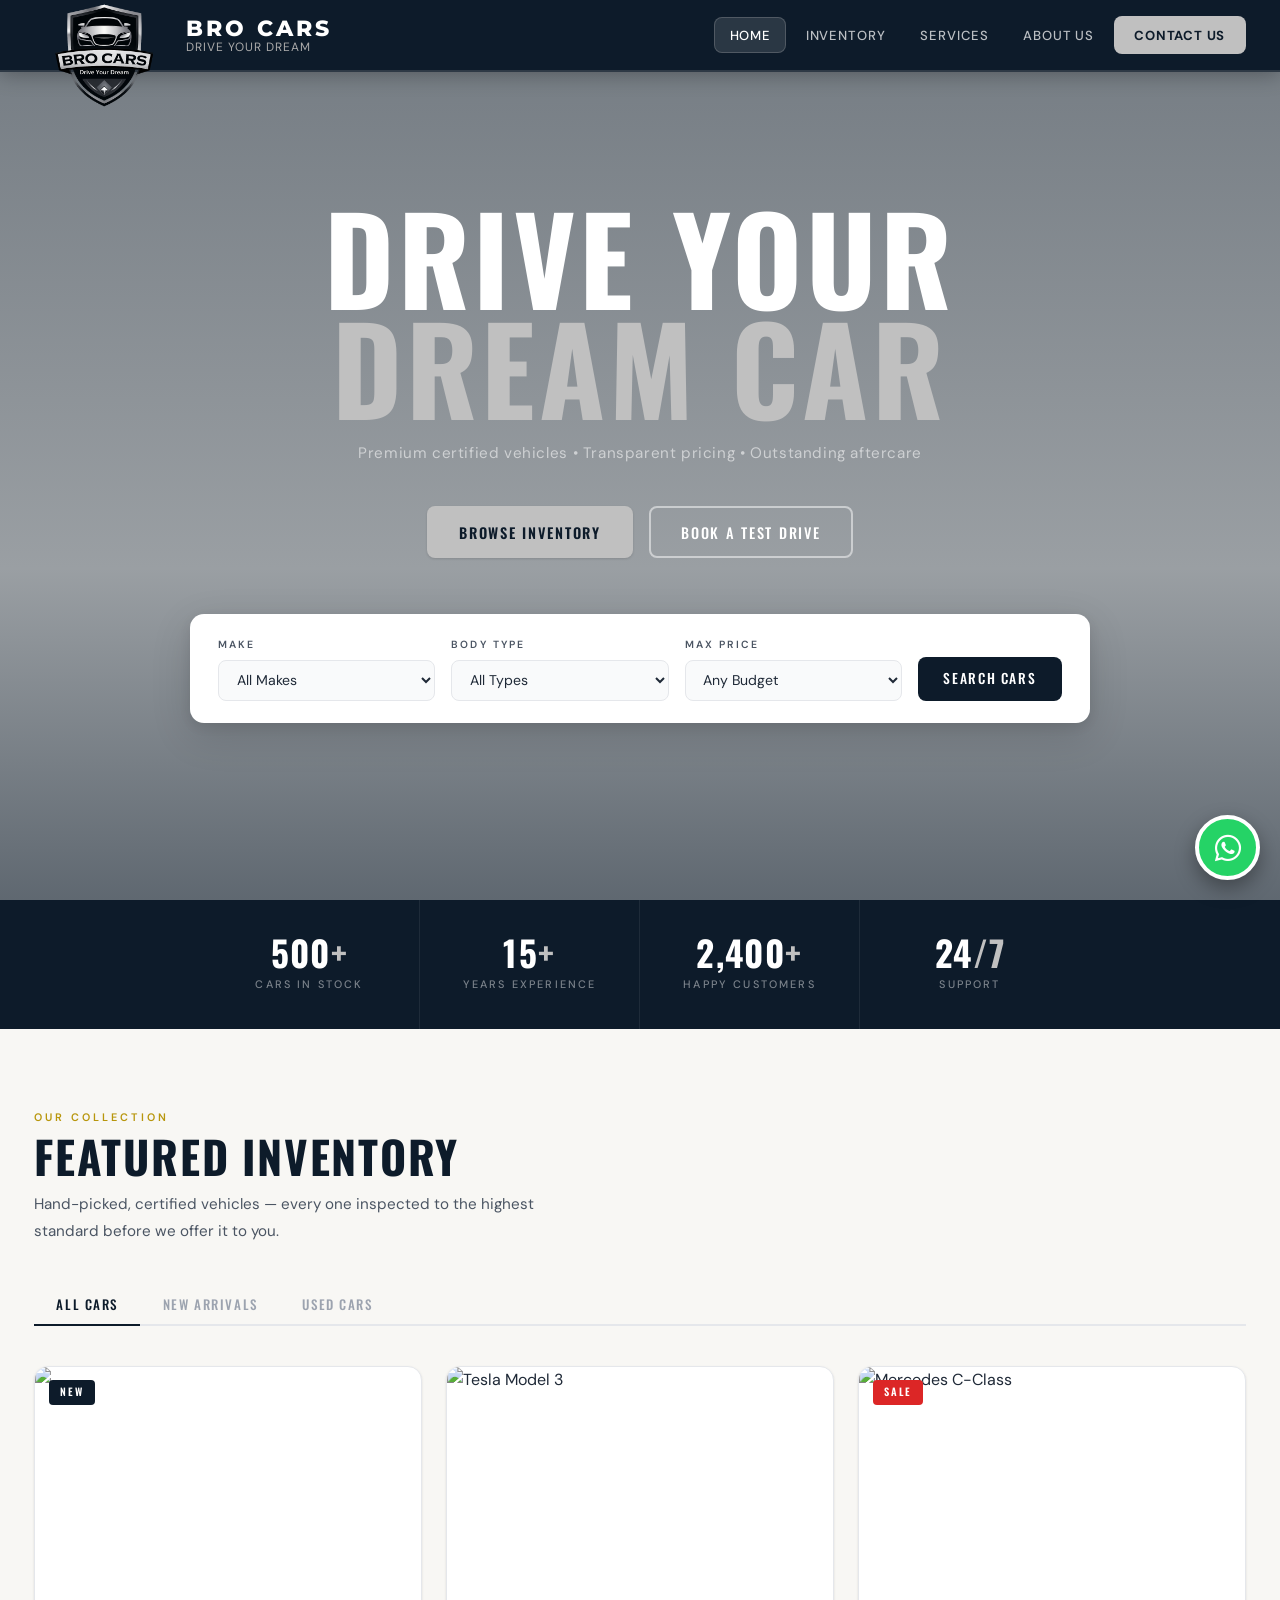
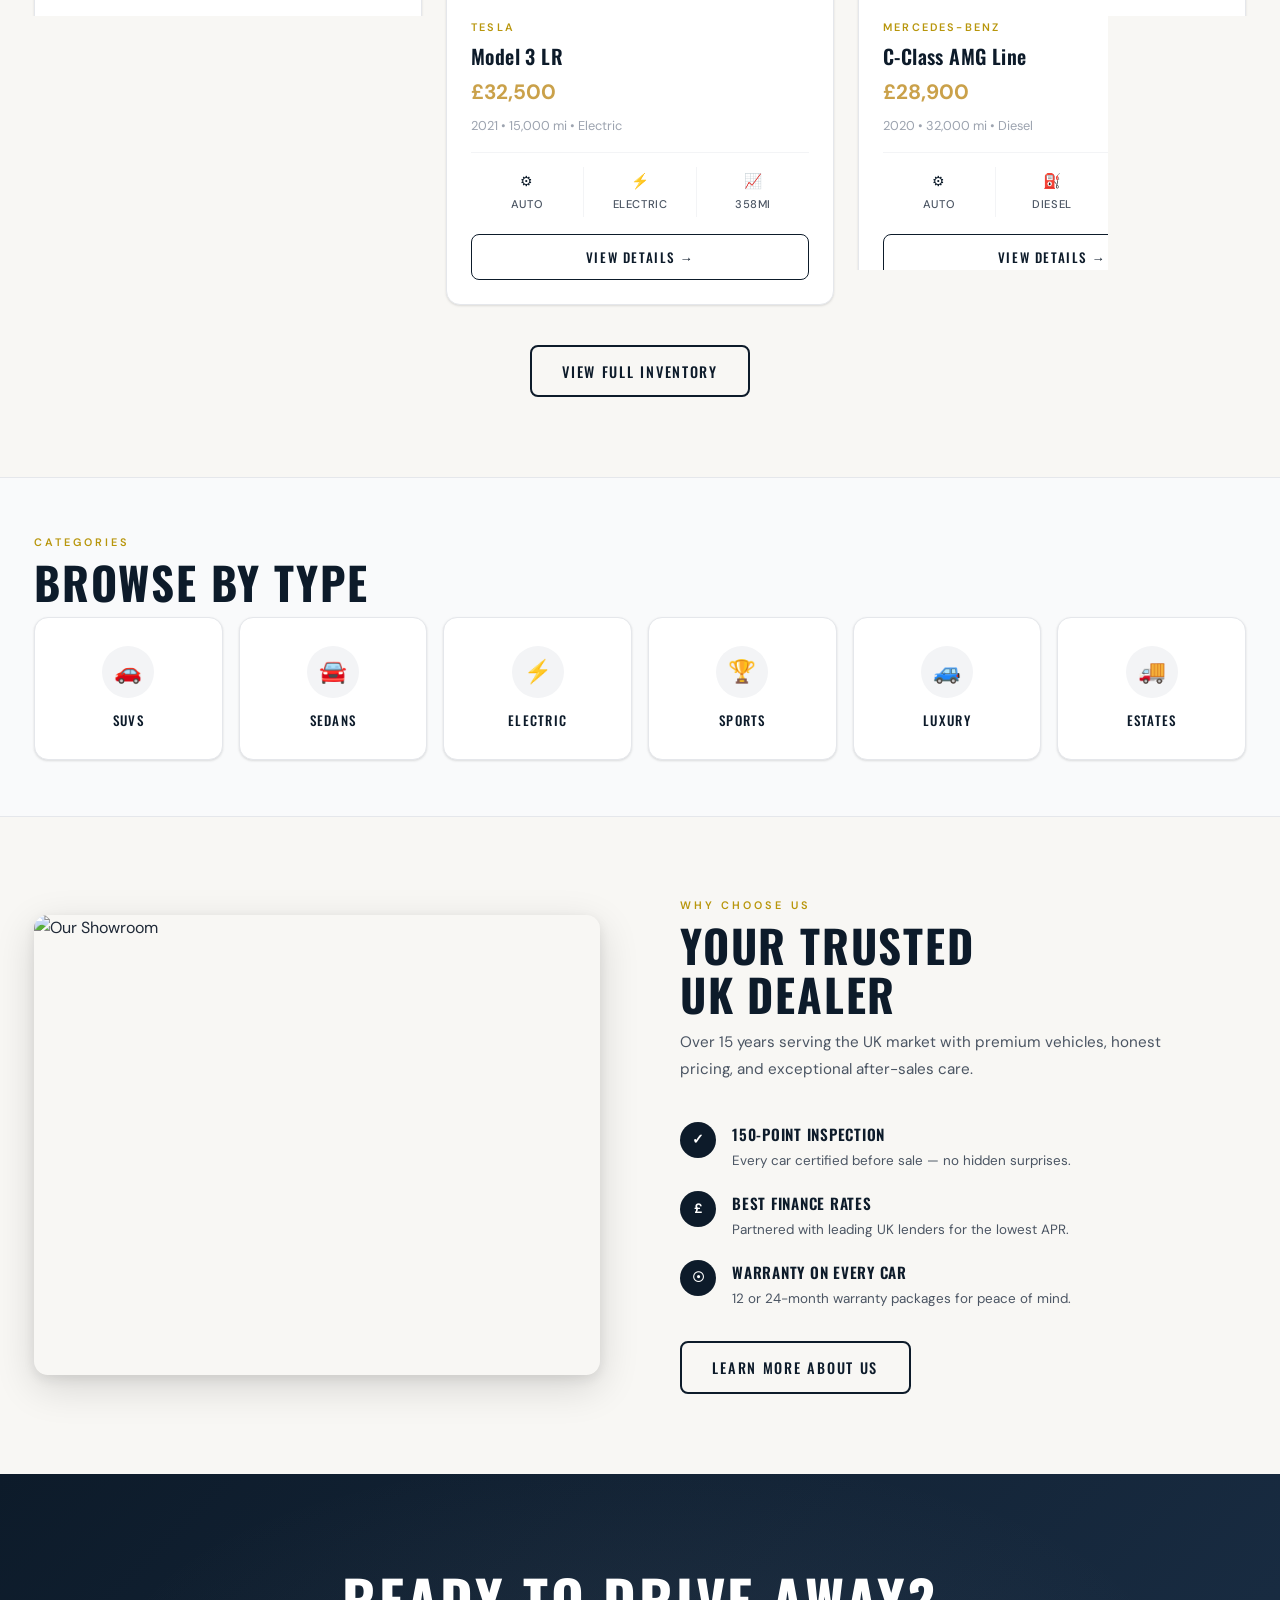
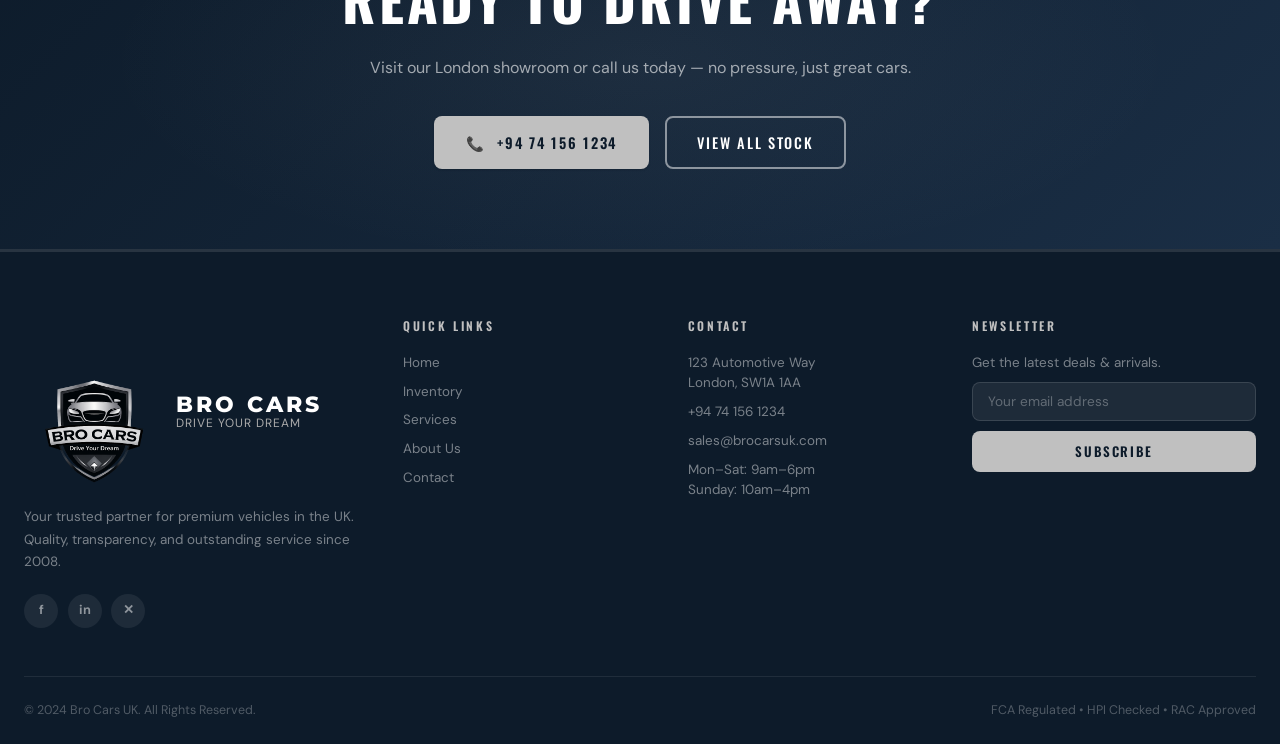
==== index.html @ 8df1f009 "122" ====
<!DOCTYPE html>
<html lang="en">
<head>
  <meta charset="UTF-8">
  <meta name="viewport" content="width=device-width, initial-scale=1.0">
  <link rel="stylesheet" href="styles.css">
  <title>Home | Bro Cars UK</title>
  <link rel="icon" type="image/png" href="images/logo.png">
  <link rel="stylesheet" href="https://cdnjs.cloudflare.com/ajax/libs/font-awesome/6.4.0/css/all.min.css">
  <link href="https://fonts.googleapis.com/css2?family=Montserrat:wght@400;600;700&display=swap" rel="stylesheet">
  <style>
  .home-hero {
    position: relative; min-height: 92vh;
    display: flex; flex-direction: column; align-items: center; justify-content: center;
    overflow: hidden; padding: 5rem 1.5rem 8rem;
  }
  .home-hero-bg {
    position: absolute;
    inset: 0;
    background:
      linear-gradient(180deg,
        rgba(13,27,42,0.55) 0%,
        rgba(13,27,42,0.40) 60%,
        rgba(13,27,42,0.65) 100%
      ),
      url('https://images.unsplash.com/photo-1492144534655-ae79c964c9d7?w=2400&q=100') center/cover no-repeat;
}
  .home-hero-content { position: relative; z-index: 2; text-align: center; max-width: 780px; }
  .hero-logo { height: 90px; width: 90px; object-fit: contain; margin: 0 auto 1.5rem; filter: drop-shadow(0 4px 20px rgba(0,0,0,0.5)); }
  .hero-eyebrow { font-size: 0.72rem; letter-spacing: 0.28em; text-transform: uppercase; color: var(--silver); margin-bottom: 1rem; }
  .hero-heading {
    font-family: 'Oswald', sans-serif;
    font-size: clamp(3.5rem, 10vw, 7.5rem);
    font-weight: 700; letter-spacing: 0.03em; line-height: 0.92;
    color: #fff; margin-bottom: 1.25rem; text-transform: uppercase;
  }
  .hero-heading span { color: var(--silver); }
  .hero-sub { font-size: 0.95rem; color: rgba(255,255,255,0.55); margin-bottom: 2.5rem; letter-spacing: 0.04em; }
  .hero-btns { display: flex; gap: 1rem; justify-content: center; flex-wrap: wrap; margin-bottom: 0; }
  .hero-search {
    position: relative; z-index: 2;
    background: var(--white); border-radius: var(--radius-lg);
    padding: 1.4rem 1.75rem; box-shadow: var(--shadow-lg);
    display: grid; grid-template-columns: 1fr 1fr 1fr auto;
    gap: 1rem; align-items: end;
    max-width: 900px; width: 100%;
    margin-top: 3.5rem;
  }
  .search-field label { display: block; font-size: 0.65rem; font-weight: 600; letter-spacing: 0.2em; text-transform: uppercase; color: var(--gray-600); margin-bottom: 0.4rem; }
  .search-field select { width: 100%; background: var(--gray-50); border: 1.5px solid var(--gray-200); color: var(--gray-800); padding: 0.6rem 0.85rem; border-radius: var(--radius); font-size: 0.88rem; outline: none; font-family: "DM Sans", sans-serif; }
  .search-btn {
    background: var(--navy); color: #fff;
    padding: 0.68rem 1.6rem; border-radius: var(--radius);
    font-family: 'Oswald', sans-serif; font-size: 0.85rem;
    font-weight: 500; letter-spacing: 0.12em; text-transform: uppercase;
    white-space: nowrap; transition: background 0.25s;
  }
  .search-btn:hover { background: var(--navy-mid); }

  /* Reveal animation */
  .reveal { opacity: 0; transform: translateY(22px); transition: opacity 0.6s ease, transform 0.6s ease; }
  .reveal.visible { opacity: 1; transform: none; }

  @media(max-width:768px){
    .hero-search { grid-template-columns: 1fr; }
    .home-hero { padding-bottom: 4rem; }
  }
</style>
</head>
<body>
  <a href="https://wa.me/94741561234" 
   class="whatsapp-btn" 
   target="_blank">
   <i class="fab fa-whatsapp"></i>
</a>
<nav class="navbar">
  <div class="nav-inner">
    <a href="index.html" class="brand">

      <!-- Logo Image -->
      <img src="images/logo.png" alt="Bro Cars UK Logo" class="logo-img">

      <div class="brand-text">
        <span class="brand-name">Bro Cars</span>
        <span class="brand-sub">Drive Your Dream</span>
      </div>

    </a>
  

    <ul class="nav-links">
      <li><a href="index.html">Home</a></li>
      <li><a href="inventory.html">Inventory</a></li>
      <li><a href="services.html">Services</a></li>
      <li><a href="about.html">About Us</a></li>
      <li><a href="contact.html" class="nav-cta">Contact Us</a></li>
    </ul>
    <button class="hamburger" id="hamBtn" aria-label="Menu">
      <span></span><span></span><span></span>
    </button>
  </div>
  <div class="mobile-menu" id="mobileMenu">
    <a href="index.html">Home</a>
    <a href="inventory.html">Inventory</a>
    <a href="services.html">Services</a>
    <a href="about.html">About Us</a>
    <a href="contact.html">Contact Us</a>
  </div>
</nav>

<!-- HERO -->
<section class="home-hero">
  <div class="home-hero-bg"></div>
  <div class="home-hero-content">
    <h1 class="hero-heading reveal">
      Drive Your<br><span>Dream Car</span>
    </h1>
    <p class="hero-sub reveal">Premium certified vehicles &bull; Transparent pricing &bull; Outstanding aftercare</p>
    <div class="hero-btns reveal">
      <a href="inventory.html" class="btn-secondary">Browse Inventory</a>
      <a href="contact.html" class="btn-outline-white">Book a Test Drive</a>
    </div>
  </div>
  <!-- Search bar -->
  <div class="hero-search reveal">
    <div class="search-field">
      <label>Make</label>
      <select><option>All Makes</option><option>BMW</option><option>Mercedes</option><option>Audi</option><option>Porsche</option><option>Tesla</option></select>
    </div>
    <div class="search-field">
      <label>Body Type</label>
      <select><option>All Types</option><option>SUV</option><option>Sedan</option><option>Coupe</option><option>Estate</option></select>
    </div>
    <div class="search-field">
      <label>Max Price</label>
      <select><option>Any Budget</option><option>Under £20k</option><option>Under £40k</option><option>Under £70k</option><option>£70k+</option></select>
    </div>
    <a href="inventory.html" class="search-btn">Search Cars</a>
  </div>
</section>

<!-- STATS -->
<div class="stats-bar">
  <div class="stat-item"><span class="stat-num">500<span>+</span></span><span class="stat-label">Cars in Stock</span></div>
  <div class="stat-item"><span class="stat-num">15<span>+</span></span><span class="stat-label">Years Experience</span></div>
  <div class="stat-item"><span class="stat-num">2,400<span>+</span></span><span class="stat-label">Happy Customers</span></div>
  <div class="stat-item"><span class="stat-num">24<span>/7</span></span><span class="stat-label">Support</span></div>
</div>

<!-- FEATURED CARS -->
<div class="section">
  <div class="section-eyebrow">Our Collection</div>
  <h2 class="section-title">Featured Inventory</h2>
  <p class="section-sub">Hand-picked, certified vehicles — every one inspected to the highest standard before we offer it to you.</p>

  <div class="filter-tabs">
    <button class="filter-tab active" data-filter="all" data-target="#homeGrid">All Cars</button>
    <button class="filter-tab" data-filter="new" data-target="#homeGrid">New Arrivals</button>
    <button class="filter-tab" data-filter="used" data-target="#homeGrid">Used Cars</button>
  </div>

  <div class="car-grid car-grid-3" id="homeGrid">
    <div class="car-card reveal" data-cat="new">
      <div class="car-card-img-wrap">
        <img src="https://media.autoexpress.co.uk/image/private/s--X-WVjvBW--/f_auto,t_content-image-full-desktop@1/v1738682816/evo/2025/02%20Feb/BMW%20M4%202025%20UK%20review%20-8.jpg">
        <span class="car-badge new">New</span>
      </div>
      <div class="car-card-body">
        <div class="car-make">BMW</div>
        <div class="car-name">M4 Competition</div>
        <div class="car-price">£65,000</div>
        <div class="car-year">2023 &bull; 1,200 mi &bull; Petrol</div>
        <div class="car-specs">
          <div class="car-spec"><span class="car-spec-icon">&#9881;</span>Auto</div>
          <div class="car-spec"><span class="car-spec-icon">&#9981;</span>Petrol</div>
          <div class="car-spec"><span class="car-spec-icon">&#128263;</span>510 BHP</div>
        </div>
        <a href="inventory.html" class="car-btn">View Details &rarr;</a>
      </div>
    </div>
    <div class="car-card reveal" data-cat="used">
      <div class="car-card-img-wrap">
        <img src="https://images.unsplash.com/photo-1617788138017-80ad40651399?w=800&q=80" class="car-card-img" alt="Tesla Model 3">
      </div>
      <div class="car-card-body">
        <div class="car-make">Tesla</div>
        <div class="car-name">Model 3 LR</div>
        <div class="car-price">£32,500</div>
        <div class="car-year">2021 &bull; 15,000 mi &bull; Electric</div>
        <div class="car-specs">
          <div class="car-spec"><span class="car-spec-icon">&#9881;</span>Auto</div>
          <div class="car-spec"><span class="car-spec-icon">&#9889;</span>Electric</div>
          <div class="car-spec"><span class="car-spec-icon">&#128200;</span>358mi</div>
        </div>
        <a href="inventory.html" class="car-btn">View Details &rarr;</a>
      </div>
    </div>
    <div class="car-card reveal" data-cat="used">
      <div class="car-card-img-wrap">
        <img src="https://images.unsplash.com/photo-1609521263047-f8f205293f24?w=800&q=80" class="car-card-img" alt="Mercedes C-Class">
        <span class="car-badge sale">Sale</span>
      </div>
      <div class="car-card-body">
        <div class="car-make">Mercedes-Benz</div>
        <div class="car-name">C-Class AMG Line</div>
        <div class="car-price">£28,900</div>
        <div class="car-year">2020 &bull; 32,000 mi &bull; Diesel</div>
        <div class="car-specs">
          <div class="car-spec"><span class="car-spec-icon">&#9881;</span>Auto</div>
          <div class="car-spec"><span class="car-spec-icon">&#9981;</span>Diesel</div>
          <div class="car-spec"><span class="car-spec-icon">&#128200;</span>194 BHP</div>
        </div>
        <a href="inventory.html" class="car-btn">View Details &rarr;</a>
      </div>
    </div>
  </div>
  <div style="text-align:center;margin-top:2.5rem;">
    <a href="inventory.html" class="btn-outline">View Full Inventory</a>
  </div>
</div>

<!-- BROWSE BY TYPE -->
<div class="bg-light" style="border-top:1px solid var(--gray-200);border-bottom:1px solid var(--gray-200);">
  <div class="section" style="padding:3.5rem 1.5rem;">
    <div class="section-eyebrow">Categories</div>
    <h2 class="section-title">Browse by Type</h2>
    <div class="type-grid">
      <a href="inventory.html" class="type-card"><div class="type-icon"><span>&#128663;</span></div><div class="type-label">SUVs</div></a>
      <a href="inventory.html" class="type-card"><div class="type-icon"><span>&#128664;</span></div><div class="type-label">Sedans</div></a>
      <a href="inventory.html" class="type-card"><div class="type-icon"><span>&#9889;</span></div><div class="type-label">Electric</div></a>
      <a href="inventory.html" class="type-card"><div class="type-icon"><span>&#127942;</span></div><div class="type-label">Sports</div></a>
      <a href="inventory.html" class="type-card"><div class="type-icon"><span>&#128665;</span></div><div class="type-label">Luxury</div></a>
      <a href="inventory.html" class="type-card"><div class="type-icon"><span>&#128666;</span></div><div class="type-label">Estates</div></a>
    </div>
  </div>
</div>

<!-- WHY CHOOSE US -->
<div class="section">
  <div class="about-split">
    <div>
      <img src="https://images.stockcake.com/public/3/a/5/3a5e66db-283f-4359-9993-efec45ac26eb_large/luxury-car-showroom-stockcake.jpg" alt="Our Showroom" style="width:100%;height:460px;object-fit:cover;border-radius:14px;box-shadow:var(--shadow-lg);" class="reveal">
    </div>
    <div class="reveal">
      <div class="section-eyebrow">Why Choose Us</div>
      <h2 class="section-title">Your Trusted<br>UK Dealer</h2>
      <p class="section-sub">Over 15 years serving the UK market with premium vehicles, honest pricing, and exceptional after-sales care.</p>
      <div class="trust-list">
        <div class="trust-item"><div class="trust-dot">&#10003;</div><div><h5>150-Point Inspection</h5><p>Every car certified before sale — no hidden surprises.</p></div></div>
        <div class="trust-item"><div class="trust-dot">&#163;</div><div><h5>Best Finance Rates</h5><p>Partnered with leading UK lenders for the lowest APR.</p></div></div>
        <div class="trust-item"><div class="trust-dot">&#9737;</div><div><h5>Warranty on Every Car</h5><p>12 or 24-month warranty packages for peace of mind.</p></div></div>
      </div>
      <a href="about.html" class="btn-outline" style="margin-top:2rem;">Learn More About Us</a>
    </div>
  </div>
</div>

<!-- CTA -->
<div class="cta-band">
  <h2>Ready to Drive Away?</h2>
  <p>Visit our London showroom or call us today — no pressure, just great cars.</p>
  <div class="cta-btns">
    <a href="contact.html" class="btn-secondary">&#128222; &nbsp;+94 74 156 1234</a>
    <a href="inventory.html" class="btn-outline-white">View All Stock</a>
  </div>
</div>

<footer class="site-footer">
  <div class="footer-grid">
    <div>
      <a href="index.html" class="brand">

      <!-- Logo Image -->
      <img src="images/logo.png" alt="Bro Cars UK Logo" class="logo-img">

      <div class="brand-text">
        <span class="brand-name">Bro Cars</span>
        <span class="brand-sub">Drive Your Dream</span>
      </div>

    </a>
         
       
     
      <p class="footer-desc">Your trusted partner for premium vehicles in the UK. Quality, transparency, and outstanding service since 2008.</p>
      <div class="footer-socials">
        <a href="#" class="footer-social">f</a>
        <a href="#" class="footer-social">in</a>
        <a href="#" class="footer-social">&#10005;</a>
      </div>
    </div>
    <div class="footer-col">
      <h4>Quick Links</h4>
      <a href="index.html">Home</a>
      <a href="inventory.html">Inventory</a>
      <a href="services.html">Services</a>
      <a href="about.html">About Us</a>
      <a href="contact.html">Contact</a>
    </div>
    <div class="footer-col">
      <h4>Contact</h4>
      <p>123 Automotive Way<br>London, SW1A 1AA</p>
      <p>+94 74 156 1234</p>
      <p>sales@brocarsuk.com</p>
      <p>Mon–Sat: 9am–6pm<br>Sunday: 10am–4pm</p>
    </div>
    <div class="footer-col">
      <h4>Newsletter</h4>
      <p>Get the latest deals &amp; arrivals.</p>
      <input type="email" class="footer-email-input" placeholder="Your email address">
      <button class="footer-sub-btn">Subscribe</button>
    </div>
  </div>
  <div class="footer-bottom">
    <span>&copy; 2024 Bro Cars UK. All Rights Reserved.</span>
    <span>FCA Regulated &bull; HPI Checked &bull; RAC Approved</span>
  </div>
</footer>
<script src="main.js"></script>
</body>
</html>
---- styles.css ----
@import url('https://fonts.googleapis.com/css2?family=Playfair+Display:wght@700;800&family=DM+Sans:wght@300;400;500;600&family=Oswald:wght@400;500;600;700&display=swap');

/* ── ROOT VARIABLES ── */
:root {
  --navy:       #0d1b2a;
  --navy-mid:   #1a2e45;
  --navy-light: #243b55;
  --silver:     #c0c0c0;
  --chrome:     #8a9bb0;
  --white:      #ffffff;
  --off-white:  #f8f7f4;
  --gray-50:    #f9fafb;
  --gray-100:   #f3f4f6;
  --gray-200:   #e5e7eb;
  --gray-400:   #9ca3af;
  --gray-600:   #4b5563;
  --gray-800:   #1f2937;
  --accent:     #b8960c;
  --accent-lt:  #e8c547;
  --red:        #dc2626;
  --radius:     8px;
  --radius-lg:  14px;
  --shadow-sm:  0 1px 3px rgba(0,0,0,0.08), 0 1px 2px rgba(0,0,0,0.05);
  --shadow:     0 4px 16px rgba(0,0,0,0.10), 0 2px 6px rgba(0,0,0,0.06);
  --shadow-lg:  0 12px 40px rgba(0,0,0,0.14), 0 4px 12px rgba(0,0,0,0.08);
  --transition: 0.28s cubic-bezier(0.4,0,0.2,1);
}

body {
  font-family: 'Montserrat', sans-serif;
}
/* ── RESET ── */
*, *::before, *::after { box-sizing: border-box; margin: 0; padding: 0; }
html { scroll-behavior: smooth; font-size: 16px; }
body {
  font-family: 'DM Sans', sans-serif;
  background: var(--off-white);
  color: var(--gray-800);
  line-height: 1.6;
  min-height: 100vh;
}
img { display: block; max-width: 100%; }
a { text-decoration: none; color: inherit; }
button { font-family: inherit; cursor: pointer; border: none; background: none; }

/* ── NAVBAR ── */
.navbar {
  position: sticky; top: 0; z-index: 200;
  background: var(--navy);
  border-bottom: 2px solid rgba(192,192,192,0.18);
  box-shadow: 0 2px 20px rgba(0,0,0,0.3);
}
.nav-inner {
  max-width: 1260px; margin: 0 auto;
  padding: 0 1.5rem;
  display: flex; align-items: center; justify-content: space-between;
  height: 70px;
}
.brand { display: flex; align-items: center; gap: 0.85rem; }
.nav-logo { height: 50px; width: 50px; object-fit: contain; }
.brand-text { display: flex; flex-direction: column; line-height: 1; }
.brand-name {
  font-family: 'Oswald', sans-serif;
  font-size: 1.35rem; font-weight: 700; letter-spacing: 0.14em;
  color: #fff; text-transform: uppercase;
}
.brand-sub {
  font-size: 0.6rem; letter-spacing: 0.22em;
  color: var(--silver); text-transform: uppercase; margin-top: 2px;
}
.nav-links {
  display: flex; align-items: center; gap: 0.25rem;
  list-style: none;
}
.nav-links li a {
  display: block; padding: 0.45rem 0.95rem;
  font-size: 0.82rem; font-weight: 500; letter-spacing: 0.07em;
  text-transform: uppercase; color: rgba(255,255,255,0.72);
  border-radius: var(--radius);
  transition: color var(--transition), background var(--transition);
}
.nav-links li a:hover { color: #fff; background: rgba(255,255,255,0.08); }
.nav-links li a.active {
  color: #fff; background: rgba(255,255,255,0.12);
  box-shadow: inset 0 0 0 1px rgba(192,192,192,0.25);
}
.nav-cta {
  background: var(--silver) !important; color: var(--navy) !important;
  font-weight: 700 !important; letter-spacing: 0.06em !important;
  padding: 0.55rem 1.3rem !important;
  box-shadow: none !important;
}
.nav-cta:hover { background: #d8d8d8 !important; }

.hamburger {
  display: none; flex-direction: column; gap: 5px;
  padding: 0.4rem; border-radius: 6px;
  transition: background var(--transition);
}
.hamburger:hover { background: rgba(255,255,255,0.1); }
.hamburger span {
  display: block; width: 22px; height: 2px;
  background: #fff; border-radius: 2px;
  transition: transform var(--transition), opacity var(--transition);
}
.hamburger.open span:nth-child(1) { transform: translateY(7px) rotate(45deg); }
.hamburger.open span:nth-child(2) { opacity: 0; }
.hamburger.open span:nth-child(3) { transform: translateY(-7px) rotate(-45deg); }

.mobile-menu {
  display: none; background: var(--navy-mid);
  border-top: 1px solid rgba(255,255,255,0.07);
  padding: 0.75rem 1.5rem;
}
.mobile-menu.open { display: block; }
.mobile-menu a {
  display: block; padding: 0.7rem 0;
  font-size: 0.88rem; font-weight: 500; letter-spacing: 0.06em;
  text-transform: uppercase; color: rgba(255,255,255,0.75);
  border-bottom: 1px solid rgba(255,255,255,0.06);
  transition: color var(--transition);
}
.mobile-menu a:last-child { border-bottom: none; }
.mobile-menu a:hover, .mobile-menu a.active { color: #fff; }

/* ── PAGE HERO (inner pages) ── */
.page-hero {
  background: linear-gradient(rgba(0,0,0,0.65), rgba(0,0,0,0.65)),
              url('https://images.unsplash.com/photo-1503736334956-4c8f8e92946d?w=1600');
  background-size: cover;
  background-position: center;
  padding: 120px 20px;
  text-align: center;
  color: white;

  background: 
    linear-gradient(rgba(10,31,68,0.65), rgba(10,31,68,0.65)),
    url('https://static.vecteezy.com/system/resources/thumbnails/055/947/041/small/a-black-sports-car-is-parked-in-a-showroom-photo.jpeg') center/cover no-repeat;
}
.page-hero::before {
  content: '';
  position: absolute; inset: 0;
  background:
    radial-gradient(ellipse 80% 60% at 50% 120%, rgba(192,192,192,0.08) 0%, transparent 65%),
    url("data:image/svg+xml,%3Csvg width='60' height='60' viewBox='0 0 60 60' xmlns='http://www.w3.org/2000/svg'%3E%3Cg fill='none' fill-rule='evenodd'%3E%3Cg fill='%23ffffff' fill-opacity='0.02'%3E%3Cpath d='M36 34v-4h-2v4h-4v2h4v4h2v-4h4v-2h-4zm0-30V0h-2v4h-4v2h4v4h2V6h4V4h-4zM6 34v-4H4v4H0v2h4v4h2v-4h4v-2H6zM6 4V0H4v4H0v2h4v4h2V6h4V4H6z'/%3E%3C/g%3E%3C/g%3E%3C/svg%3E");
  pointer-events: none;
}
.page-hero-eyebrow {
  display: inline-block;
  font-size: 0.68rem; font-weight: 600; letter-spacing: 0.28em;
  text-transform: uppercase; color: var(--silver);
  border: 1px solid rgba(192,192,192,0.3); padding: 0.3rem 1rem;
  border-radius: 20px; margin-bottom: 1.1rem;
  position: relative; z-index: 1;
}
.page-hero h1 {
  font-family: 'Oswald', sans-serif;
  font-size: clamp(2.8rem, 7vw, 5rem);
  font-weight: 700; letter-spacing: 0.06em; text-transform: uppercase;
  color: #fff; line-height: 1; margin-bottom: 0.9rem;
  position: relative; z-index: 1;
}
.page-hero p {
  font-size: 1rem; color: rgba(255,255,255,0.6);
  max-width: 500px; margin: 0 auto; line-height: 1.7;
  position: relative; z-index: 1;
}
.hero-divider {
  width: 48px; height: 3px; margin: 1.1rem auto;
  background: linear-gradient(90deg, var(--silver), rgba(192,192,192,0.2));
  border-radius: 2px; position: relative; z-index: 1;
}

/* ── SECTIONS ── */
.section {
  max-width: 1260px; margin: 0 auto;
  padding: 5rem 1.5rem;
}
.section-eyebrow {
  font-size: 0.68rem; font-weight: 600; letter-spacing: 0.28em;
  text-transform: uppercase; color: var(--accent);
  margin-bottom: 0.4rem;
}
.section-title {
  font-family: 'Oswald', sans-serif;
  font-size: clamp(1.8rem, 4vw, 2.8rem); font-weight: 700;
  letter-spacing: 0.04em; text-transform: uppercase;
  color: var(--navy); line-height: 1.1; margin-bottom: 0.6rem;
}
.section-sub {
  font-size: 0.95rem; color: var(--gray-600);
  max-width: 520px; line-height: 1.75; margin-bottom: 2.5rem;
}

/* ── BUTTONS ── */
.btn-primary {
  display: inline-flex; align-items: center; gap: 0.5rem;
  background: var(--navy); color: #fff;
  padding: 0.85rem 2rem; border-radius: var(--radius);
  font-family: 'Oswald', sans-serif;
  font-size: 0.9rem; font-weight: 500; letter-spacing: 0.12em;
  text-transform: uppercase;
  box-shadow: var(--shadow);
  transition: background var(--transition), transform var(--transition), box-shadow var(--transition);
}
.btn-primary:hover { background: var(--navy-mid); transform: translateY(-2px); box-shadow: var(--shadow-lg); }

.btn-secondary {
  display: inline-flex; align-items: center; gap: 0.5rem;
  background: var(--silver); color: var(--navy);
  padding: 0.85rem 2rem; border-radius: var(--radius);
  font-family: 'Oswald', sans-serif;
  font-size: 0.9rem; font-weight: 600; letter-spacing: 0.12em;
  text-transform: uppercase;
  box-shadow: var(--shadow-sm);
  transition: background var(--transition), transform var(--transition);
}
.btn-secondary:hover { background: #d0d0d0; transform: translateY(-2px); }

.btn-outline {
  display: inline-flex; align-items: center; gap: 0.5rem;
  background: transparent; color: var(--navy);
  padding: 0.8rem 1.9rem; border-radius: var(--radius);
  font-family: 'Oswald', sans-serif;
  font-size: 0.9rem; font-weight: 500; letter-spacing: 0.12em;
  text-transform: uppercase;
  border: 2px solid var(--navy);
  transition: all var(--transition);
}
.btn-outline:hover { background: var(--navy); color: #fff; }

.btn-outline-white {
  display: inline-flex; align-items: center; gap: 0.5rem;
  background: transparent; color: #fff;
  padding: 0.8rem 1.9rem; border-radius: var(--radius);
  font-family: 'Oswald', sans-serif;
  font-size: 0.9rem; font-weight: 500; letter-spacing: 0.12em;
  text-transform: uppercase;
  border: 2px solid rgba(255,255,255,0.5);
  transition: all var(--transition);
}
.btn-outline-white:hover { background: rgba(255,255,255,0.1); border-color: #fff; }

/* ── CAR CARDS ── */
.car-grid { display: grid; gap: 1.5rem; }
.car-grid-3 { grid-template-columns: repeat(auto-fill, minmax(320px, 1fr)); }
.car-grid-2 { grid-template-columns: repeat(auto-fill, minmax(420px, 1fr)); }

.car-card {
  background: var(--white);
  border-radius: var(--radius-lg);
  overflow: hidden;
  box-shadow: var(--shadow-sm);
  border: 1px solid var(--gray-200);
  transition: box-shadow var(--transition), transform var(--transition);
}
.car-card:hover {
  box-shadow: var(--shadow-lg);
  transform: translateY(-5px);
}
.car-card-img-wrap { position: relative; overflow: hidden; height: 230px; }
.car-card-img {
  width: 100%; height: 100%; object-fit: cover;
  transition: transform 0.6s cubic-bezier(0.4,0,0.2,1);
}
.car-card:hover .car-card-img { transform: scale(1.06); }
.car-badge {
  position: absolute; top: 0.85rem; left: 0.85rem;
  font-family: 'Oswald', sans-serif;
  font-size: 0.65rem; font-weight: 600; letter-spacing: 0.18em;
  text-transform: uppercase; padding: 0.25rem 0.7rem;
  border-radius: 4px; backdrop-filter: blur(6px);
}
.car-badge.new  { background: var(--navy); color: #fff; }
.car-badge.sale { background: var(--red); color: #fff; }
.car-badge.used { background: rgba(0,0,0,0.55); color: #fff; }

.car-card-body { padding: 1.4rem 1.5rem 1.5rem; }
.car-make {
  font-size: 0.68rem; font-weight: 600; letter-spacing: 0.2em;
  text-transform: uppercase; color: var(--accent);
  margin-bottom: 0.2rem;
}
.car-name {
  font-family: 'Oswald', sans-serif;
  font-size: 1.25rem; font-weight: 600; letter-spacing: 0.02em;
  color: var(--navy); margin-bottom: 0.2rem;
}
.car-price {
  font-size: 1.3rem;
  font-weight: 700;
  color: #caa14a; /* gold tone */
}
.car-year {
  font-size: 0.8rem; color: var(--gray-400);
  margin: 0.5rem 0 1rem;
}
.car-specs {
  display: flex; gap: 0; flex-wrap: wrap;
  border-top: 1px solid var(--gray-100);
  margin-top: 0.75rem; padding-top: 0.85rem;
}
.car-spec {
  flex: 1; min-width: 60px;
  display: flex; flex-direction: column; align-items: center;
  gap: 0.15rem; padding: 0.2rem 0.3rem;
  font-size: 0.7rem; font-weight: 500; letter-spacing: 0.05em;
  text-transform: uppercase; color: var(--gray-600);
  border-right: 1px solid var(--gray-100);
}
.car-spec:last-child { border-right: none; }
.car-spec-icon { font-size: 0.9rem; color: var(--navy); }
.car-btn {
  display: block; width: 100%; margin-top: 1.1rem;
  padding: 0.7rem; border-radius: var(--radius);
  font-family: 'Oswald', sans-serif;
  font-size: 0.82rem; font-weight: 500; letter-spacing: 0.12em;
  text-transform: uppercase; text-align: center;
  color: var(--navy); border: 1.5px solid var(--navy);
  transition: all var(--transition);
}
.car-btn:hover { background: var(--navy); color: #fff; }

/* ── STATS BAR ── */
.stats-bar {
  background: var(--navy);
  display: flex; justify-content: center; flex-wrap: wrap;
}
.stat-item {
  flex: 1; min-width: 140px; max-width: 220px;
  padding: 2.2rem 1.5rem; text-align: center;
  border-right: 1px solid rgba(255,255,255,0.07);
  transition: background var(--transition);
}
.stat-item:last-child { border-right: none; }
.stat-item:hover { background: rgba(255,255,255,0.04); }
.stat-num {
  font-family: 'Oswald', sans-serif;
  font-size: 2.2rem; font-weight: 700; letter-spacing: 0.04em;
  color: #fff; line-height: 1; display: block;
}
.stat-num span { color: var(--silver); }
.stat-label {
  font-size: 0.68rem; font-weight: 500; letter-spacing: 0.2em;
  text-transform: uppercase; color: rgba(255,255,255,0.45);
  display: block; margin-top: 0.35rem;
}

/* ── FILTER TABS ── */
.filter-tabs {
  display: flex; gap: 0;
  border-bottom: 2px solid var(--gray-200);
  margin-bottom: 2.5rem;
}
.filter-tab {
  padding: 0.6rem 1.4rem;
  font-family: 'Oswald', sans-serif;
  font-size: 0.82rem; font-weight: 500; letter-spacing: 0.12em;
  text-transform: uppercase; color: var(--gray-400);
  border-bottom: 2px solid transparent; margin-bottom: -2px;
  transition: all var(--transition);
}
.filter-tab.active { color: var(--navy); border-bottom-color: var(--navy); }
.filter-tab:hover:not(.active) { color: var(--gray-800); }

/* ── TYPE CARDS ── */
.type-grid { display: grid; grid-template-columns: repeat(auto-fill, minmax(160px, 1fr)); gap: 1rem; }
.type-card {
  background: var(--white); border: 1px solid var(--gray-200);
  border-radius: var(--radius-lg); padding: 1.75rem 1rem;
  text-align: center; cursor: pointer;
  transition: all var(--transition); box-shadow: var(--shadow-sm);
}
.type-card:hover { border-color: var(--navy); box-shadow: var(--shadow); transform: translateY(-3px); }
.type-icon {
  width: 52px; height: 52px;
  background: var(--gray-100); border-radius: 50%;
  display: flex; align-items: center; justify-content: center;
  margin: 0 auto 0.75rem; font-size: 1.4rem;
  transition: background var(--transition);
}
.type-card:hover .type-icon { background: var(--navy); }
.type-card:hover .type-icon span { filter: invert(1); }
.type-label {
  font-family: 'Oswald', sans-serif;
  font-size: 0.82rem; font-weight: 500; letter-spacing: 0.1em;
  text-transform: uppercase; color: var(--navy);
}

/* ── TRUST POINTS ── */
.trust-list { display: flex; flex-direction: column; gap: 1.25rem; }
.trust-item { display: flex; align-items: flex-start; gap: 1rem; }
.trust-dot {
  width: 36px; height: 36px; flex-shrink: 0;
  background: var(--navy); border-radius: 50%;
  display: flex; align-items: center; justify-content: center;
  color: #fff; font-size: 0.85rem; font-weight: 700;
}
.trust-item h5 {
  font-family: 'Oswald', sans-serif;
  font-size: 0.95rem; font-weight: 600; letter-spacing: 0.05em;
  text-transform: uppercase; color: var(--navy); margin-bottom: 0.2rem;
}
.trust-item p { font-size: 0.84rem; color: var(--gray-600); line-height: 1.6; }

/* ── CTA BAND ── */
.cta-band {
  background: linear-gradient(135deg, var(--navy) 0%, var(--navy-mid) 100%);
  padding: 5rem 1.5rem; text-align: center;
  position: relative; overflow: hidden;
}
.cta-band::before {
  content: '';
  position: absolute; inset: 0;
  background: radial-gradient(ellipse 60% 80% at 50% 50%, rgba(192,192,192,0.06) 0%, transparent 70%);
  pointer-events: none;
}
.cta-band h2 {
  font-family: 'Oswald', sans-serif;
  font-size: clamp(2rem, 5vw, 3.5rem); font-weight: 700;
  letter-spacing: 0.05em; text-transform: uppercase;
  color: #fff; margin-bottom: 0.75rem;
  position: relative; z-index: 1;
}
.cta-band p {
  font-size: 1rem; color: rgba(255,255,255,0.6);
  margin-bottom: 2.2rem; position: relative; z-index: 1;
}
.cta-btns {
  display: flex; gap: 1rem; justify-content: center; flex-wrap: wrap;
  position: relative; z-index: 1;
}

/* ── FOOTER ── */
.site-footer {
  background: var(--navy);
  border-top: 3px solid rgba(192,192,192,0.15);
  padding: 4rem 1.5rem 1.5rem;
}
.footer-grid {
  max-width: 1260px; margin: 0 auto;
  display: grid; grid-template-columns: 1.4fr 1fr 1fr 1.2fr;
  gap: 3rem; padding-bottom: 3rem;
  border-bottom: 1px solid rgba(255,255,255,0.08);
}
.footer-brand { display: flex; align-items: center; gap: 0.85rem; margin-bottom: 1rem; }
.footer-logo { height: 52px; width: 52px; object-fit: contain; }
.footer-brand-name {
  font-family: 'Oswald', sans-serif;
  font-size: 1.2rem; font-weight: 700; letter-spacing: 0.12em;
  color: #fff; text-transform: uppercase;
}
.footer-tagline {
  font-size: 0.6rem; letter-spacing: 0.2em;
  color: var(--chrome); text-transform: uppercase;
}
.footer-desc { font-size: 0.84rem; color: rgba(255,255,255,0.45); line-height: 1.7; margin-bottom: 1.2rem; }
.footer-socials { display: flex; gap: 0.6rem; }
.footer-social {
  width: 34px; height: 34px;
  background: rgba(255,255,255,0.07); border-radius: 50%;
  display: flex; align-items: center; justify-content: center;
  color: rgba(255,255,255,0.5); font-size: 0.8rem; font-weight: 700;
  transition: all var(--transition);
}
.footer-social:hover { background: var(--silver); color: var(--navy); }
.footer-col h4 {
  font-family: 'Oswald', sans-serif;
  font-size: 0.75rem; font-weight: 600; letter-spacing: 0.22em;
  text-transform: uppercase; color: var(--silver);
  margin-bottom: 1.1rem;
}
.footer-col a, .footer-col p {
  display: block; font-size: 0.84rem;
  color: rgba(255,255,255,0.45); margin-bottom: 0.55rem;
  transition: color var(--transition); line-height: 1.5;
}
.footer-col a:hover { color: #fff; }
.footer-email-input {
  width: 100%; background: rgba(255,255,255,0.07);
  border: 1px solid rgba(255,255,255,0.12);
  color: #fff; padding: 0.65rem 0.9rem;
  border-radius: var(--radius); font-size: 0.85rem;
  outline: none; margin-bottom: 0.6rem;
  font-family: 'DM Sans', sans-serif;
  transition: border-color var(--transition);
}
.footer-email-input::placeholder { color: rgba(255,255,255,0.3); }
.footer-email-input:focus { border-color: rgba(192,192,192,0.4); }
.footer-sub-btn {
  width: 100%; background: var(--silver); color: var(--navy);
  padding: 0.65rem; border-radius: var(--radius);
  font-family: 'Oswald', sans-serif; font-size: 0.82rem;
  font-weight: 600; letter-spacing: 0.12em; text-transform: uppercase;
  transition: background var(--transition);
}
.footer-sub-btn:hover { background: #d8d8d8; }
.footer-bottom {
  max-width: 1260px; margin: 1.5rem auto 0;
  display: flex; justify-content: space-between; align-items: center;
  flex-wrap: wrap; gap: 0.5rem;
  font-size: 0.78rem; color: rgba(255,255,255,0.28);
}

/* ── SECTION BG ALTERNATES ── */
.bg-light { background: var(--gray-50); }
.bg-white { background: var(--white); }
.bg-navy  { background: var(--navy); }

/* ── SIDEBAR FILTER (inventory) ── */
.inv-layout { display: grid; grid-template-columns: 280px 1fr; gap: 2.5rem; align-items: start; }
.filter-panel {
  background: var(--white); border-radius: var(--radius-lg);
  border: 1px solid var(--gray-200); padding: 1.75rem;
  box-shadow: var(--shadow-sm);
  position: sticky; top: 86px;
}
.filter-panel-title {
  font-family: 'Oswald', sans-serif;
  font-size: 1rem; font-weight: 600; letter-spacing: 0.1em;
  text-transform: uppercase; color: var(--navy);
  margin-bottom: 1.5rem; padding-bottom: 0.85rem;
  border-bottom: 2px solid var(--gray-100);
}
.filter-group { margin-bottom: 1.4rem; }
.filter-label {
  display: block; font-size: 0.68rem; font-weight: 600;
  letter-spacing: 0.2em; text-transform: uppercase;
  color: var(--gray-600); margin-bottom: 0.45rem;
}
.filter-select, .filter-input {
  width: 100%; background: var(--gray-50);
  border: 1.5px solid var(--gray-200); color: var(--gray-800);
  padding: 0.6rem 0.85rem; border-radius: var(--radius);
  font-size: 0.88rem; outline: none;
  font-family: 'DM Sans', sans-serif;
  transition: border-color var(--transition);
}
.filter-select:focus, .filter-input:focus { border-color: var(--navy); }
.check-group { display: flex; flex-direction: column; gap: 0.45rem; }
.check-label {
  display: flex; align-items: center; gap: 0.6rem;
  font-size: 0.85rem; color: var(--gray-600); cursor: pointer;
}
.check-label input { accent-color: var(--navy); width: 15px; height: 15px; }
.filter-apply-btn {
  width: 100%; margin-top: 0.5rem;
  background: var(--navy); color: #fff;
  padding: 0.75rem; border-radius: var(--radius);
  font-family: 'Oswald', sans-serif; font-size: 0.82rem;
  font-weight: 500; letter-spacing: 0.15em; text-transform: uppercase;
  transition: background var(--transition);
}
.filter-apply-btn:hover { background: var(--navy-mid); }
.inv-toolbar {
  display: flex; justify-content: space-between; align-items: center;
  margin-bottom: 1.75rem; flex-wrap: wrap; gap: 0.75rem;
}
.inv-count { font-size: 0.85rem; color: var(--gray-400); letter-spacing: 0.04em; }

/* ── SERVICES ── */
.svc-grid { display: grid; grid-template-columns: repeat(auto-fill, minmax(320px, 1fr)); gap: 1.5rem; }
.svc-card {
  background: var(--white); border: 1px solid var(--gray-200);
  border-radius: var(--radius-lg); padding: 2.2rem;
  box-shadow: var(--shadow-sm); transition: all var(--transition);
  position: relative; overflow: hidden;
}
.svc-card::before {
  content: '';
  position: absolute; top: 0; left: 0; right: 0;
  height: 3px;
  background: linear-gradient(90deg, var(--navy), transparent);
  opacity: 0; transition: opacity var(--transition);
}
.svc-card:hover { box-shadow: var(--shadow-lg); transform: translateY(-4px); }
.svc-card:hover::before { opacity: 1; }
.svc-num {
  font-family: 'Oswald', sans-serif; font-size: 2.8rem; font-weight: 700;
  color: var(--gray-100); line-height: 1; margin-bottom: 0.8rem;
  letter-spacing: 0.02em;
}
.svc-icon { font-size: 1.8rem; margin-bottom: 0.85rem; }
.svc-title {
  font-family: 'Oswald', sans-serif; font-size: 1.15rem; font-weight: 600;
  letter-spacing: 0.06em; text-transform: uppercase;
  color: var(--navy); margin-bottom: 0.65rem;
}
.svc-desc { font-size: 0.875rem; color: var(--gray-600); line-height: 1.75; margin-bottom: 1.3rem; }
.svc-link {
  font-size: 0.78rem; font-weight: 600; letter-spacing: 0.15em;
  text-transform: uppercase; color: var(--navy);
  display: inline-flex; align-items: center; gap: 0.4rem;
  border-bottom: 1.5px solid var(--navy);
  transition: gap var(--transition), color var(--transition);
}
.svc-link:hover { gap: 0.7rem; color: var(--navy-mid); }

/* ── PROCESS STEPS ── */
.process-track {
  display: grid; grid-template-columns: repeat(4, 1fr);
  gap: 0; position: relative; margin-top: 2rem;
}
.process-track::before {
  content: '';
  position: absolute; top: 28px; left: 12.5%; right: 12.5%;
  height: 2px; background: linear-gradient(90deg, var(--navy), var(--gray-200));
  z-index: 0;
}
.process-step {
  text-align: center; padding: 0 1rem;
  position: relative; z-index: 1;
}
.step-circle {
  width: 56px; height: 56px; border-radius: 50%;
  background: var(--navy); color: #fff;
  display: flex; align-items: center; justify-content: center;
  margin: 0 auto 1rem;
  font-family: 'Oswald', sans-serif; font-size: 1.1rem; font-weight: 700;
  box-shadow: 0 0 0 6px var(--white), 0 0 0 8px var(--gray-200);
}
.step-title {
  font-family: 'Oswald', sans-serif; font-size: 0.88rem; font-weight: 600;
  letter-spacing: 0.08em; text-transform: uppercase;
  color: var(--navy); margin-bottom: 0.4rem;
}
.step-desc { font-size: 0.8rem; color: var(--gray-600); line-height: 1.6; }

/* ── ABOUT ── */
.about-split { display: grid; grid-template-columns: 1fr 1fr; gap: 5rem; align-items: center; }
.about-img { border-radius: var(--radius-lg); overflow: hidden; box-shadow: var(--shadow-lg); }
.about-img img { width: 100%; height: 480px; object-fit: cover; }
.milestones { display: flex; gap: 2.5rem; margin: 1.5rem 0 2rem; flex-wrap: wrap; }
.milestone-item { display: flex; flex-direction: column; }
.milestone-num {
  font-family: 'Playfair Display', serif;
  font-size: 2.2rem; font-weight: 800; line-height: 1;
  color: var(--navy);
}
.milestone-label {
  font-size: 0.68rem; letter-spacing: 0.2em; text-transform: uppercase;
  color: var(--gray-400); margin-top: 0.2rem;
}

.values-grid { display: grid; grid-template-columns: repeat(auto-fill, minmax(220px, 1fr)); gap: 1.25rem; }
.value-card {
  background: var(--white); border: 1px solid var(--gray-200);
  border-radius: var(--radius-lg); padding: 1.75rem;
  box-shadow: var(--shadow-sm); transition: all var(--transition);
}
.value-card:hover { box-shadow: var(--shadow); transform: translateY(-3px); }
.value-icon { font-size: 1.6rem; margin-bottom: 0.75rem; }
.value-title {
  font-family: 'Oswald', sans-serif; font-size: 0.95rem; font-weight: 600;
  letter-spacing: 0.08em; text-transform: uppercase;
  color: var(--navy); margin-bottom: 0.45rem;
}
.value-desc { font-size: 0.83rem; color: var(--gray-600); line-height: 1.7; }

.team-grid { display: grid; grid-template-columns: repeat(auto-fill, minmax(210px, 1fr)); gap: 1.5rem; }
.team-card {
  background: var(--white); border: 1px solid var(--gray-200);
  border-radius: var(--radius-lg); padding: 2rem 1.5rem;
  text-align: center; box-shadow: var(--shadow-sm);
  transition: all var(--transition);
}
.team-card:hover { box-shadow: var(--shadow); transform: translateY(-3px); }
.team-avatar {
  width: 68px; height: 68px; border-radius: 50%;
  background: var(--navy); color: #fff;
  display: flex; align-items: center; justify-content: center;
  margin: 0 auto 1rem;
  font-family: 'Oswald', sans-serif; font-size: 1.1rem; font-weight: 600;
  letter-spacing: 0.05em;
}
.team-name {
  font-family: 'Oswald', sans-serif; font-size: 1rem; font-weight: 600;
  letter-spacing: 0.05em; color: var(--navy); margin-bottom: 0.25rem;
}
.team-role { font-size: 0.78rem; color: var(--gray-400); letter-spacing: 0.06em; }

.cert-row { display: flex; justify-content: center; gap: 1rem; flex-wrap: wrap; margin-top: 2rem; }
.cert-badge {
  padding: 0.65rem 1.5rem;
  border: 1.5px solid var(--gray-200); border-radius: var(--radius);
  font-family: 'Oswald', sans-serif; font-size: 0.8rem; font-weight: 500;
  letter-spacing: 0.15em; text-transform: uppercase; color: var(--gray-600);
  background: var(--white); box-shadow: var(--shadow-sm);
  transition: all var(--transition);
}
.cert-badge:hover { border-color: var(--navy); color: var(--navy); }

/* ── CONTACT ── */
.contact-layout { display: grid; grid-template-columns: 1fr 1fr; gap: 4rem; align-items: start; }
.contact-form-wrap {
  background: var(--white); border-radius: var(--radius-lg);
  border: 1px solid var(--gray-200); padding: 2.5rem;
  box-shadow: var(--shadow-sm);
}
.form-row { display: grid; grid-template-columns: 1fr 1fr; gap: 1rem; }
.form-group { margin-bottom: 1.2rem; }
.form-label {
  display: block; font-size: 0.68rem; font-weight: 600;
  letter-spacing: 0.18em; text-transform: uppercase;
  color: var(--gray-600); margin-bottom: 0.4rem;
}
.form-control {
  width: 100%; background: var(--gray-50);
  border: 1.5px solid var(--gray-200); color: var(--gray-800);
  padding: 0.72rem 0.95rem; border-radius: var(--radius);
  font-size: 0.9rem; outline: none;
  font-family: 'DM Sans', sans-serif;
  transition: border-color var(--transition), background var(--transition);
}
.form-control:focus { border-color: var(--navy); background: var(--white); }
.form-control::placeholder { color: var(--gray-400); }
.form-textarea { height: 130px; resize: vertical; }
.form-submit {
  width: 100%; padding: 0.9rem;
  background: var(--navy); color: #fff;
  border-radius: var(--radius); border: none;
  font-family: 'Oswald', sans-serif; font-size: 0.9rem; font-weight: 500;
  letter-spacing: 0.14em; text-transform: uppercase; cursor: pointer;
  transition: background var(--transition), transform var(--transition);
  box-shadow: var(--shadow);
}
.form-submit:hover { background: var(--navy-mid); transform: translateY(-2px); }

.contact-info-wrap { display: flex; flex-direction: column; gap: 1.1rem; }
.info-block {
  display: flex; align-items: flex-start; gap: 1rem;
  background: var(--white); border: 1px solid var(--gray-200);
  border-radius: var(--radius-lg); padding: 1.25rem 1.4rem;
  box-shadow: var(--shadow-sm);
}
.info-icon-wrap {
  width: 44px; height: 44px; flex-shrink: 0;
  background: var(--navy); border-radius: var(--radius);
  display: flex; align-items: center; justify-content: center;
  font-size: 1.1rem; color: #fff;
}
.info-label-sm {
  font-size: 0.65rem; font-weight: 600; letter-spacing: 0.2em;
  text-transform: uppercase; color: var(--gray-400); margin-bottom: 0.2rem;
}
.info-val { font-size: 0.9rem; color: var(--navy); font-weight: 500; line-height: 1.5; }
.map-box {
  background: var(--gray-100); border: 1px solid var(--gray-200);
  border-radius: var(--radius-lg); height: 200px;
  display: flex; flex-direction: column; align-items: center;
  justify-content: center; cursor: pointer; margin-top: 0.5rem;
  transition: all var(--transition); box-shadow: var(--shadow-sm);
}
.map-box:hover { border-color: var(--navy); }
.map-box-icon { font-size: 2rem; margin-bottom: 0.4rem; color: var(--navy); }
.map-box-txt { font-size: 0.85rem; color: var(--gray-600); font-weight: 500; }

/* ── RESPONSIVE ── */
@media (max-width: 1024px) {
  .inv-layout { grid-template-columns: 1fr; }
  .filter-panel { position: static; }
  .process-track { grid-template-columns: repeat(2, 1fr); }
  .process-track::before { display: none; }
  .footer-grid { grid-template-columns: 1fr 1fr; }
}
@media (max-width: 768px) {
  .hamburger { display: flex; }
  .nav-links { display: none; }
  .about-split { grid-template-columns: 1fr; }
  .contact-layout { grid-template-columns: 1fr; }
  .car-grid-3, .car-grid-2 { grid-template-columns: 1fr; }
  .form-row { grid-template-columns: 1fr; }
  .footer-grid { grid-template-columns: 1fr 1fr; gap: 2rem; }
  .footer-bottom { flex-direction: column; text-align: center; }
  .process-track { grid-template-columns: 1fr; }
  .stat-item { min-width: 50%; }
}
@media (max-width: 480px) {
  .footer-grid { grid-template-columns: 1fr; }
  .type-grid { grid-template-columns: repeat(3, 1fr); }
  .milestones { gap: 1.5rem; }
}

.brand {
  display: flex;
  align-items: center;
  gap: 12px;   /* logo & text space */
  text-decoration: none;
}

.logo-img {
  height: 60px;
  width: auto;
}

.brand-text {
  display: flex;
  flex-direction: column;
}

.brand-name {
  font-family: 'Montserrat', sans-serif;
  font-weight: 800;
  font-size: 1.4rem;
}

.brand-sub {
  font-size: 0.75rem;
  letter-spacing: 1px;
  color: #aaa;
}

.logo-container {
    display: flex;
    align-items: center;
    
}

.logo-img {
    height: 140px;
    width: auto;
    margin-top: 50px;
}

.logo-text h1 {
    font-size: 2px;
    font-weight: 800;
    margin: 0;
    color: #ffffff;   /* White */
    letter-spacing: 2px;
}

.logo-text p {
    font-size: 14px;
    margin: 0;
    color: #b0b0b0;   /* Light grey */
    letter-spacing: 3px;
}

.whatsapp-btn {
    position: fixed;
    bottom: 20px;
    right: 20px;
    width: 65px;
    height: 65px;
    background: #25D366;
    border-radius: 50%;
    display: flex;
    align-items: center;
    justify-content: center;
    color: #fff;
    font-size: 30px;
    text-decoration: none;
    box-shadow: 0 8px 20px rgba(0,0,0,0.35);
    border: 4px solid #ffffff;   /* 👈 white border like screenshot */
    z-index: 999;
    transition: all 0.3s ease;
}

.whatsapp-btn:hover {
    transform: scale(1.08);
}
.car-card {
  transition: 0.3s ease;
}

.car-card:hover {
  transform: translateY(-8px);
  box-shadow: 0 12px 25px rgba(0,0,0,0.15);
}
.car-btn {
  transition: 0.3s;
}

.car-btn:hover {
  background: black;
  color: white;
}
.car-card-img-wrap {
  overflow: hidden;
}

.car-card-img {
  transition: 0.4s ease;
}

.car-card:hover .car-card-img {
  transform: scale(1.05);
}
.car-card {
  opacity: 0;
  animation: fadeIn 0.6s ease forwards;
}

@keyframes fadeIn {
  to {
    opacity: 1;
  }
}
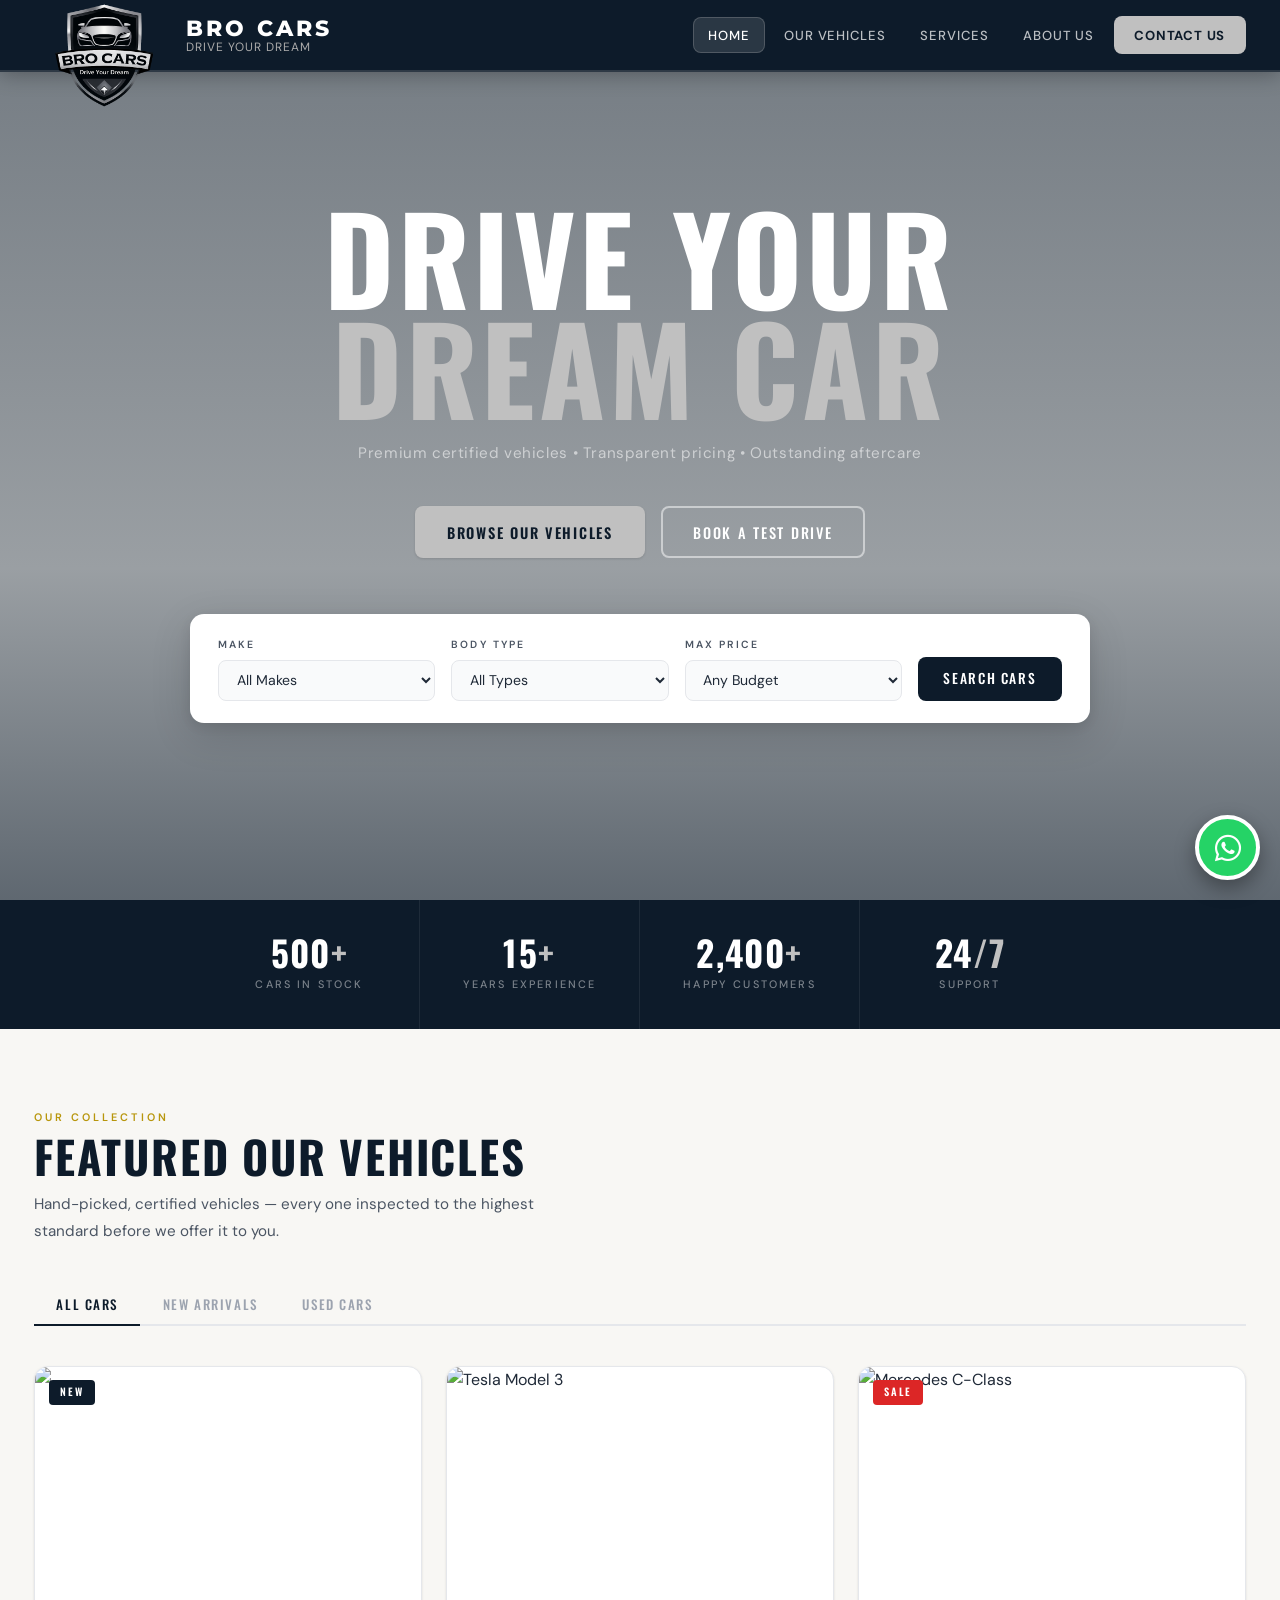
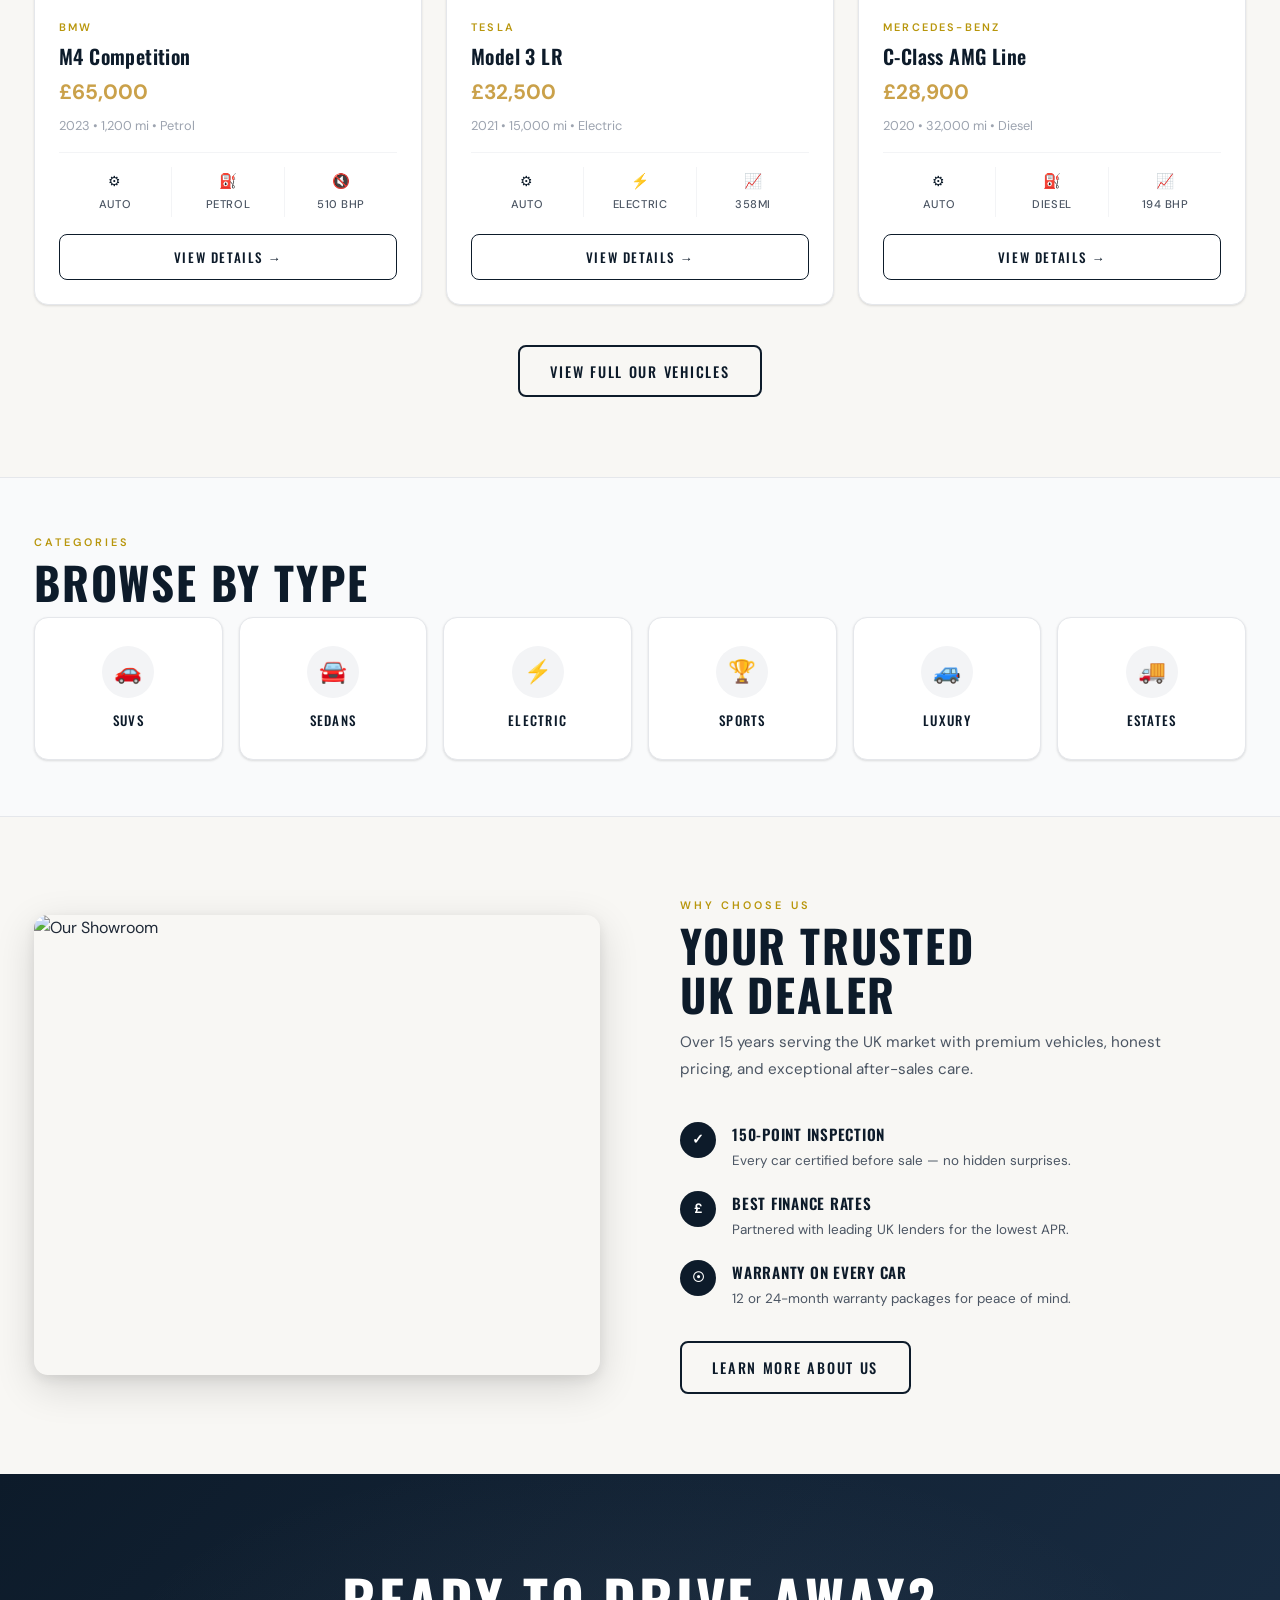
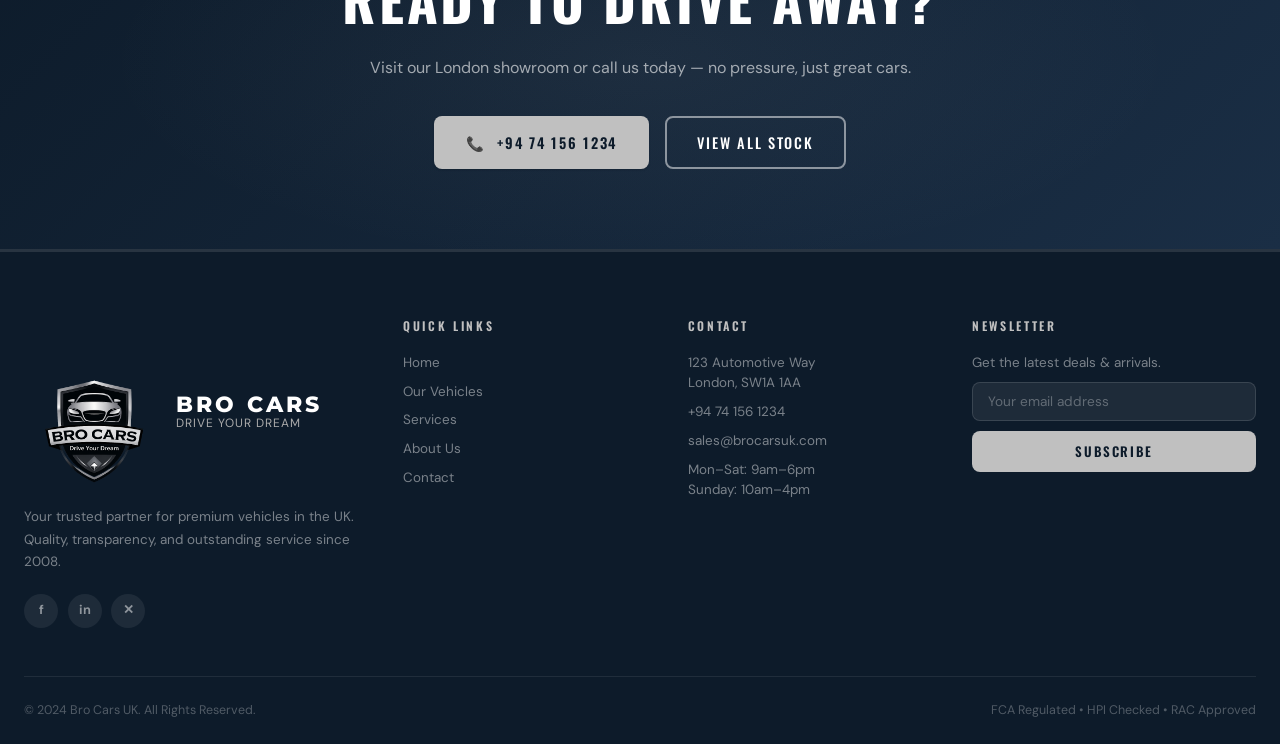
==== commit f84b687e: "11" ====
--- a/index.html
+++ b/index.html
@@ -90,7 +90,7 @@
 
     <ul class="nav-links">
       <li><a href="index.html">Home</a></li>
-      <li><a href="inventory.html">Inventory</a></li>
+      <li><a href="Our Vehicles.html">Our Vehicles</a></li>
       <li><a href="services.html">Services</a></li>
       <li><a href="about.html">About Us</a></li>
       <li><a href="contact.html" class="nav-cta">Contact Us</a></li>
@@ -101,7 +101,7 @@
   </div>
   <div class="mobile-menu" id="mobileMenu">
     <a href="index.html">Home</a>
-    <a href="inventory.html">Inventory</a>
+    <a href="Our Vehicles.html">Our Vehicles</a>
     <a href="services.html">Services</a>
     <a href="about.html">About Us</a>
     <a href="contact.html">Contact Us</a>
@@ -117,7 +117,7 @@
     </h1>
     <p class="hero-sub reveal">Premium certified vehicles &bull; Transparent pricing &bull; Outstanding aftercare</p>
     <div class="hero-btns reveal">
-      <a href="inventory.html" class="btn-secondary">Browse Inventory</a>
+      <a href="Our Vehicles.html" class="btn-secondary">Browse Our Vehicles</a>
       <a href="contact.html" class="btn-outline-white">Book a Test Drive</a>
     </div>
   </div>
@@ -135,7 +135,7 @@
       <label>Max Price</label>
       <select><option>Any Budget</option><option>Under £20k</option><option>Under £40k</option><option>Under £70k</option><option>£70k+</option></select>
     </div>
-    <a href="inventory.html" class="search-btn">Search Cars</a>
+    <a href="Our Vehicles.html" class="search-btn">Search Cars</a>
   </div>
 </section>
 
@@ -150,7 +150,7 @@
 <!-- FEATURED CARS -->
 <div class="section">
   <div class="section-eyebrow">Our Collection</div>
-  <h2 class="section-title">Featured Inventory</h2>
+  <h2 class="section-title">Featured Our Vehicles</h2>
   <p class="section-sub">Hand-picked, certified vehicles — every one inspected to the highest standard before we offer it to you.</p>
 
   <div class="filter-tabs">
@@ -175,7 +175,7 @@
           <div class="car-spec"><span class="car-spec-icon">&#9981;</span>Petrol</div>
           <div class="car-spec"><span class="car-spec-icon">&#128263;</span>510 BHP</div>
         </div>
-        <a href="inventory.html" class="car-btn">View Details &rarr;</a>
+        <a href="Our Vehicles.html" class="car-btn">View Details &rarr;</a>
       </div>
     </div>
     <div class="car-card reveal" data-cat="used">
@@ -192,7 +192,7 @@
           <div class="car-spec"><span class="car-spec-icon">&#9889;</span>Electric</div>
           <div class="car-spec"><span class="car-spec-icon">&#128200;</span>358mi</div>
         </div>
-        <a href="inventory.html" class="car-btn">View Details &rarr;</a>
+        <a href="Our Vehicles.html" class="car-btn">View Details &rarr;</a>
       </div>
     </div>
     <div class="car-card reveal" data-cat="used">
@@ -210,12 +210,12 @@
           <div class="car-spec"><span class="car-spec-icon">&#9981;</span>Diesel</div>
           <div class="car-spec"><span class="car-spec-icon">&#128200;</span>194 BHP</div>
         </div>
-        <a href="inventory.html" class="car-btn">View Details &rarr;</a>
+        <a href="Our Vehicles.html" class="car-btn">View Details &rarr;</a>
       </div>
     </div>
   </div>
   <div style="text-align:center;margin-top:2.5rem;">
-    <a href="inventory.html" class="btn-outline">View Full Inventory</a>
+    <a href="Our Vehicles.html" class="btn-outline">View Full Our Vehicles</a>
   </div>
 </div>
 
@@ -225,12 +225,12 @@
     <div class="section-eyebrow">Categories</div>
     <h2 class="section-title">Browse by Type</h2>
     <div class="type-grid">
-      <a href="inventory.html" class="type-card"><div class="type-icon"><span>&#128663;</span></div><div class="type-label">SUVs</div></a>
-      <a href="inventory.html" class="type-card"><div class="type-icon"><span>&#128664;</span></div><div class="type-label">Sedans</div></a>
-      <a href="inventory.html" class="type-card"><div class="type-icon"><span>&#9889;</span></div><div class="type-label">Electric</div></a>
-      <a href="inventory.html" class="type-card"><div class="type-icon"><span>&#127942;</span></div><div class="type-label">Sports</div></a>
-      <a href="inventory.html" class="type-card"><div class="type-icon"><span>&#128665;</span></div><div class="type-label">Luxury</div></a>
-      <a href="inventory.html" class="type-card"><div class="type-icon"><span>&#128666;</span></div><div class="type-label">Estates</div></a>
+      <a href="Our Vehicles.html" class="type-card"><div class="type-icon"><span>&#128663;</span></div><div class="type-label">SUVs</div></a>
+      <a href="Our Vehicles.html" class="type-card"><div class="type-icon"><span>&#128664;</span></div><div class="type-label">Sedans</div></a>
+      <a href="Our Vehicles.html" class="type-card"><div class="type-icon"><span>&#9889;</span></div><div class="type-label">Electric</div></a>
+      <a href="Our Vehicles.html" class="type-card"><div class="type-icon"><span>&#127942;</span></div><div class="type-label">Sports</div></a>
+      <a href="Our Vehicles.html" class="type-card"><div class="type-icon"><span>&#128665;</span></div><div class="type-label">Luxury</div></a>
+      <a href="Our Vehicles.html" class="type-card"><div class="type-icon"><span>&#128666;</span></div><div class="type-label">Estates</div></a>
     </div>
   </div>
 </div>
@@ -261,7 +261,7 @@
   <p>Visit our London showroom or call us today — no pressure, just great cars.</p>
   <div class="cta-btns">
     <a href="contact.html" class="btn-secondary">&#128222; &nbsp;+94 74 156 1234</a>
-    <a href="inventory.html" class="btn-outline-white">View All Stock</a>
+    <a href="Our Vehicles.html" class="btn-outline-white">View All Stock</a>
   </div>
 </div>
 
@@ -292,7 +292,7 @@
     <div class="footer-col">
       <h4>Quick Links</h4>
       <a href="index.html">Home</a>
-      <a href="inventory.html">Inventory</a>
+      <a href="Our Vehicles.html">Our Vehicles</a>
       <a href="services.html">Services</a>
       <a href="about.html">About Us</a>
       <a href="contact.html">Contact</a>
--- a/styles.css
+++ b/styles.css
@@ -507,7 +507,7 @@
 .bg-white { background: var(--white); }
 .bg-navy  { background: var(--navy); }
 
-/* ── SIDEBAR FILTER (inventory) ── */
+/* ── SIDEBAR FILTER (Our Vehicles) ── */
 .inv-layout { display: grid; grid-template-columns: 280px 1fr; gap: 2.5rem; align-items: start; }
 .filter-panel {
   background: var(--white); border-radius: var(--radius-lg);
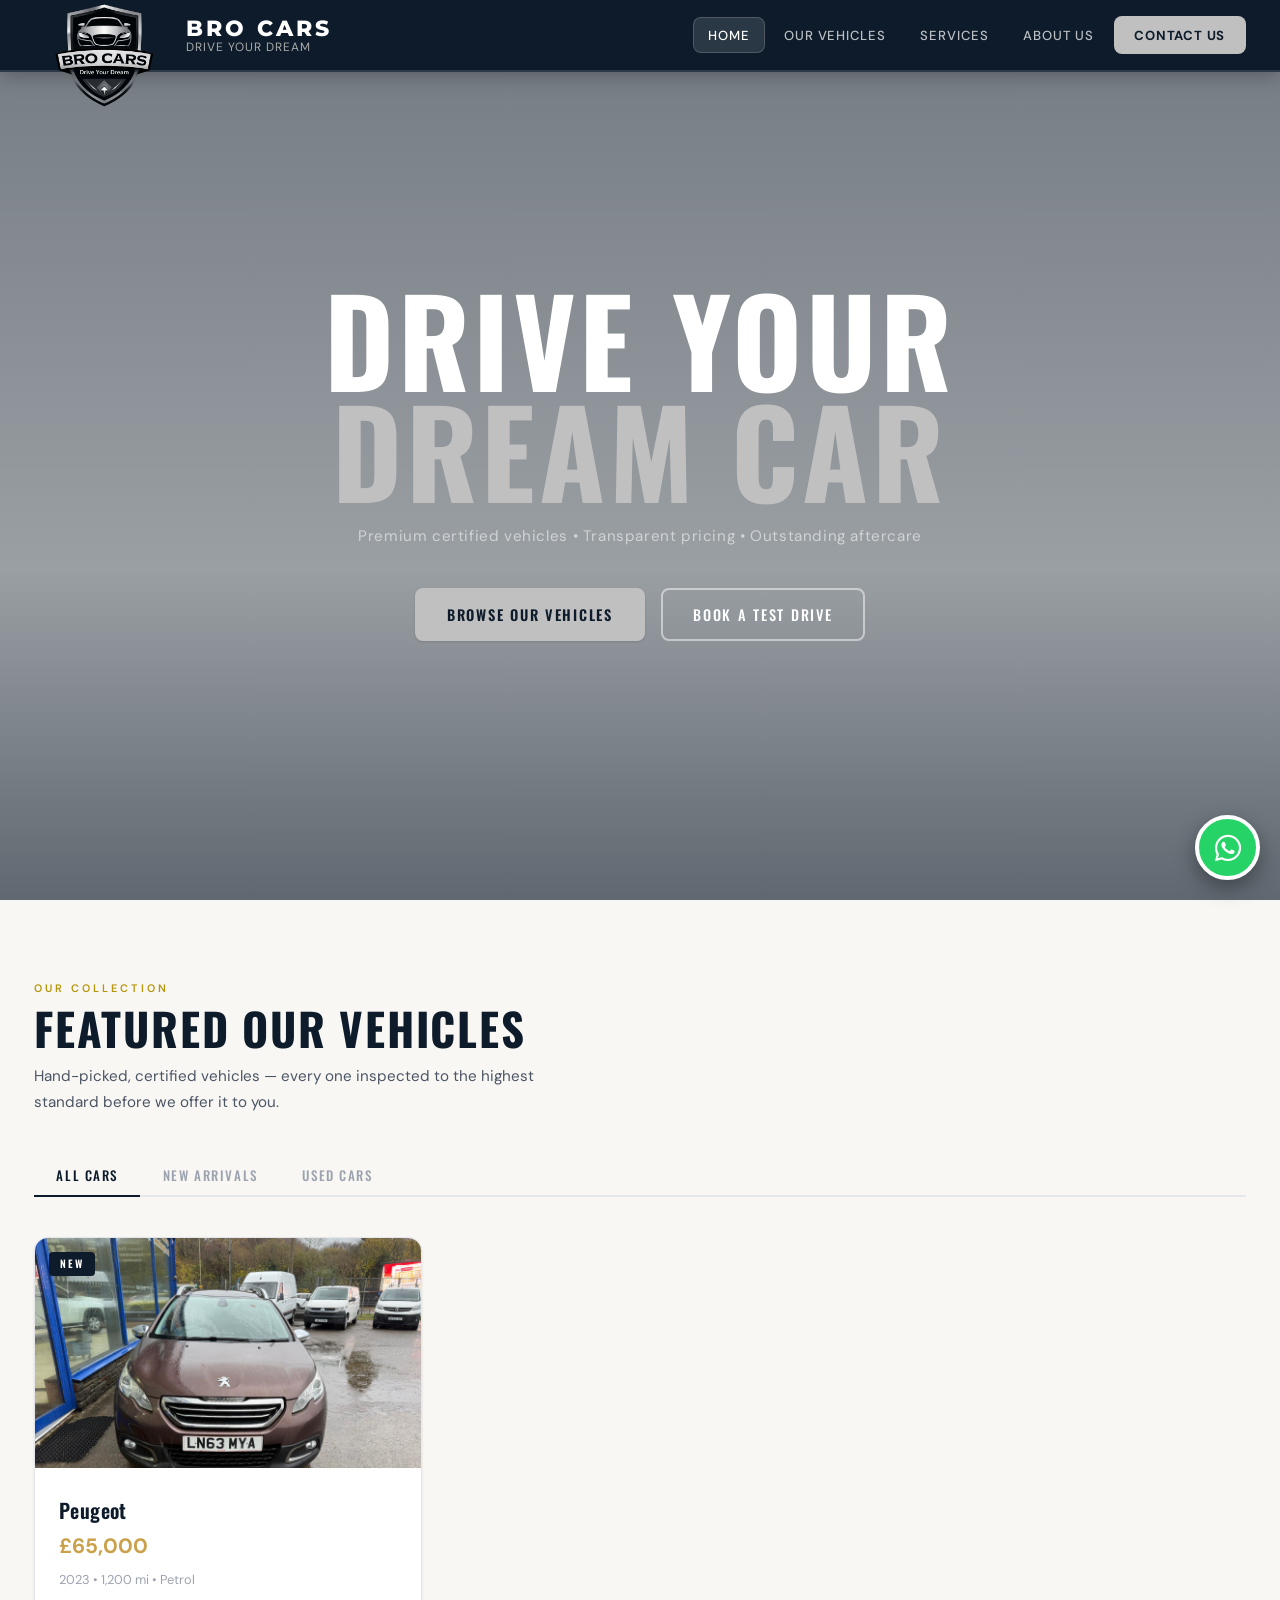
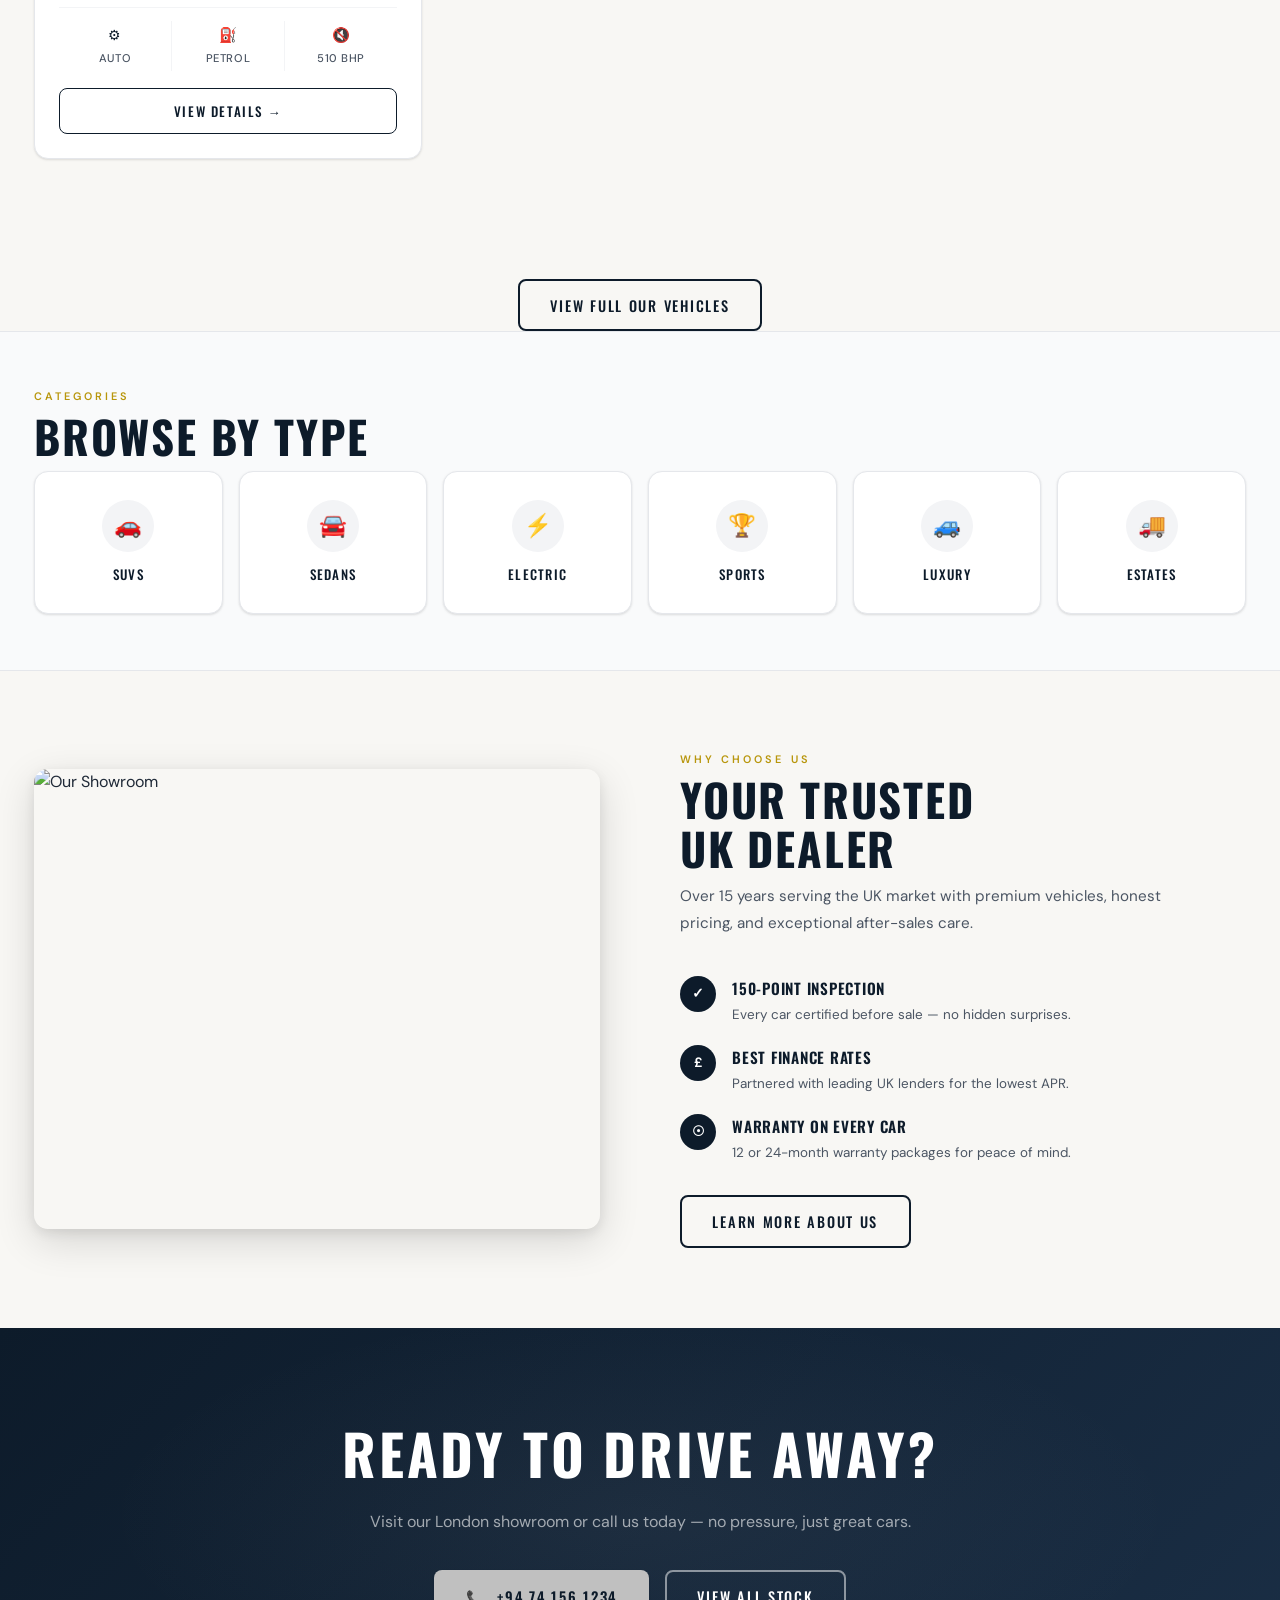
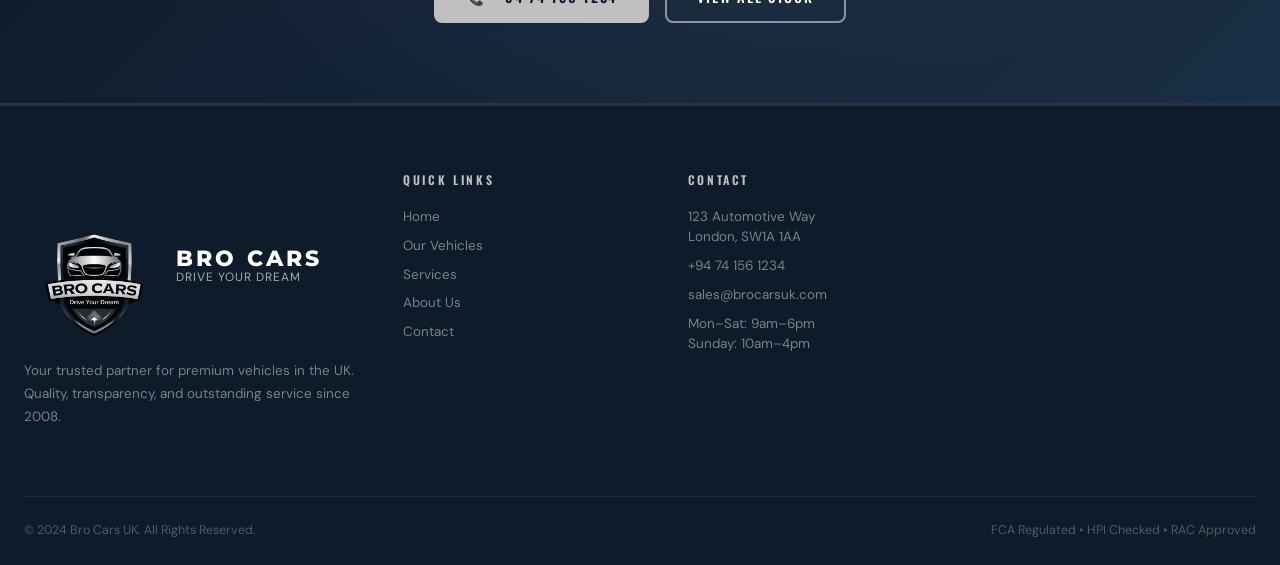
==== commit fe2b3456: "111" ====
--- a/index.html
+++ b/index.html
@@ -121,31 +121,14 @@
       <a href="contact.html" class="btn-outline-white">Book a Test Drive</a>
     </div>
   </div>
-  <!-- Search bar -->
-  <div class="hero-search reveal">
-    <div class="search-field">
-      <label>Make</label>
-      <select><option>All Makes</option><option>BMW</option><option>Mercedes</option><option>Audi</option><option>Porsche</option><option>Tesla</option></select>
-    </div>
-    <div class="search-field">
-      <label>Body Type</label>
-      <select><option>All Types</option><option>SUV</option><option>Sedan</option><option>Coupe</option><option>Estate</option></select>
-    </div>
-    <div class="search-field">
-      <label>Max Price</label>
-      <select><option>Any Budget</option><option>Under £20k</option><option>Under £40k</option><option>Under £70k</option><option>£70k+</option></select>
-    </div>
-    <a href="Our Vehicles.html" class="search-btn">Search Cars</a>
-  </div>
+  
+  
+    
+    
+  
 </section>
 
-<!-- STATS -->
-<div class="stats-bar">
-  <div class="stat-item"><span class="stat-num">500<span>+</span></span><span class="stat-label">Cars in Stock</span></div>
-  <div class="stat-item"><span class="stat-num">15<span>+</span></span><span class="stat-label">Years Experience</span></div>
-  <div class="stat-item"><span class="stat-num">2,400<span>+</span></span><span class="stat-label">Happy Customers</span></div>
-  <div class="stat-item"><span class="stat-num">24<span>/7</span></span><span class="stat-label">Support</span></div>
-</div>
+
 
 <!-- FEATURED CARS -->
 <div class="section">
@@ -162,12 +145,12 @@
   <div class="car-grid car-grid-3" id="homeGrid">
     <div class="car-card reveal" data-cat="new">
       <div class="car-card-img-wrap">
-        <img src="https://media.autoexpress.co.uk/image/private/s--X-WVjvBW--/f_auto,t_content-image-full-desktop@1/v1738682816/evo/2025/02%20Feb/BMW%20M4%202025%20UK%20review%20-8.jpg">
+        <img src="images/Ava-1.jpeg">
         <span class="car-badge new">New</span>
       </div>
       <div class="car-card-body">
-        <div class="car-make">BMW</div>
-        <div class="car-name">M4 Competition</div>
+        <div class="car-make"></div>
+        <div class="car-name"> Peugeot</div>
         <div class="car-price">£65,000</div>
         <div class="car-year">2023 &bull; 1,200 mi &bull; Petrol</div>
         <div class="car-specs">
@@ -178,39 +161,10 @@
         <a href="Our Vehicles.html" class="car-btn">View Details &rarr;</a>
       </div>
     </div>
-    <div class="car-card reveal" data-cat="used">
-      <div class="car-card-img-wrap">
-        <img src="https://images.unsplash.com/photo-1617788138017-80ad40651399?w=800&q=80" class="car-card-img" alt="Tesla Model 3">
-      </div>
-      <div class="car-card-body">
-        <div class="car-make">Tesla</div>
-        <div class="car-name">Model 3 LR</div>
-        <div class="car-price">£32,500</div>
-        <div class="car-year">2021 &bull; 15,000 mi &bull; Electric</div>
-        <div class="car-specs">
-          <div class="car-spec"><span class="car-spec-icon">&#9881;</span>Auto</div>
-          <div class="car-spec"><span class="car-spec-icon">&#9889;</span>Electric</div>
-          <div class="car-spec"><span class="car-spec-icon">&#128200;</span>358mi</div>
-        </div>
-        <a href="Our Vehicles.html" class="car-btn">View Details &rarr;</a>
-      </div>
-    </div>
-    <div class="car-card reveal" data-cat="used">
-      <div class="car-card-img-wrap">
-        <img src="https://images.unsplash.com/photo-1609521263047-f8f205293f24?w=800&q=80" class="car-card-img" alt="Mercedes C-Class">
-        <span class="car-badge sale">Sale</span>
-      </div>
-      <div class="car-card-body">
-        <div class="car-make">Mercedes-Benz</div>
-        <div class="car-name">C-Class AMG Line</div>
-        <div class="car-price">£28,900</div>
-        <div class="car-year">2020 &bull; 32,000 mi &bull; Diesel</div>
-        <div class="car-specs">
-          <div class="car-spec"><span class="car-spec-icon">&#9881;</span>Auto</div>
-          <div class="car-spec"><span class="car-spec-icon">&#9981;</span>Diesel</div>
-          <div class="car-spec"><span class="car-spec-icon">&#128200;</span>194 BHP</div>
-        </div>
-        <a href="Our Vehicles.html" class="car-btn">View Details &rarr;</a>
+   
+      </div>
+    </div>
+   
       </div>
     </div>
   </div>
@@ -284,9 +238,7 @@
      
       <p class="footer-desc">Your trusted partner for premium vehicles in the UK. Quality, transparency, and outstanding service since 2008.</p>
       <div class="footer-socials">
-        <a href="#" class="footer-social">f</a>
-        <a href="#" class="footer-social">in</a>
-        <a href="#" class="footer-social">&#10005;</a>
+       
       </div>
     </div>
     <div class="footer-col">
@@ -304,12 +256,7 @@
       <p>sales@brocarsuk.com</p>
       <p>Mon–Sat: 9am–6pm<br>Sunday: 10am–4pm</p>
     </div>
-    <div class="footer-col">
-      <h4>Newsletter</h4>
-      <p>Get the latest deals &amp; arrivals.</p>
-      <input type="email" class="footer-email-input" placeholder="Your email address">
-      <button class="footer-sub-btn">Subscribe</button>
-    </div>
+    
   </div>
   <div class="footer-bottom">
     <span>&copy; 2024 Bro Cars UK. All Rights Reserved.</span>
--- a/styles.css
+++ b/styles.css
@@ -896,4 +896,395 @@
   to {
     opacity: 1;
   }
+}
+/* Sold Section */
+.sold-section {
+  background: #f8f8f8;
+  padding: 60px 0;
+}
+
+.car-card.sold {
+  opacity: 0.85;
+  position: relative;
+}
+
+.sold-badge {
+  background: #c0392b;
+  color: #fff;
+}
+
+.car-card.sold .car-btn {
+  display: none; /* Hide View Details button for sold cars */
+}
+/* ═══════════════════════════════════════════════════════
+   Bro Cars UK — Car Details Modal + Image Gallery CSS
+   Paste this into your styles.css file
+   ═══════════════════════════════════════════════════════ */
+
+/* ── Overlay ────────────────────────────────────────── */
+.bcm-overlay {
+  position: fixed;
+  inset: 0;
+  background: rgba(10, 10, 15, 0.82);
+  backdrop-filter: blur(6px);
+  -webkit-backdrop-filter: blur(6px);
+  z-index: 9999;
+  display: flex;
+  align-items: flex-end;          /* drawer slides from bottom */
+  justify-content: center;
+  opacity: 0;
+  pointer-events: none;
+  transition: opacity 0.3s ease;
+}
+.bcm-overlay.open {
+  opacity: 1;
+  pointer-events: all;
+}
+
+/* ── Drawer ─────────────────────────────────────────── */
+.bcm-drawer {
+  background: #fff;
+  width: 100%;
+  max-width: 1060px;
+  max-height: 92vh;
+  border-radius: 20px 20px 0 0;
+  overflow-y: auto;
+  display: grid;
+  grid-template-columns: 1fr 1fr;
+  transform: translateY(60px);
+  transition: transform 0.38s cubic-bezier(0.22, 1, 0.36, 1);
+  position: relative;
+  scroll-behavior: smooth;
+}
+.bcm-overlay.open .bcm-drawer {
+  transform: translateY(0);
+}
+
+/* ── Close button ───────────────────────────────────── */
+.bcm-close {
+  position: absolute;
+  top: 16px;
+  right: 20px;
+  z-index: 10;
+  background: rgba(255,255,255,0.9);
+  border: none;
+  border-radius: 50%;
+  width: 40px;
+  height: 40px;
+  font-size: 1.35rem;
+  line-height: 1;
+  cursor: pointer;
+  display: flex;
+  align-items: center;
+  justify-content: center;
+  box-shadow: 0 2px 12px rgba(0,0,0,0.18);
+  transition: background 0.2s, transform 0.2s;
+}
+.bcm-close:hover {
+  background: #1a1a2e;
+  color: #fff;
+  transform: rotate(90deg) scale(1.1);
+}
+
+/* ── Gallery side ───────────────────────────────────── */
+.bcm-gallery {
+  background: #0d0d14;
+  border-radius: 20px 0 0 0;
+  padding: 20px;
+  display: flex;
+  flex-direction: column;
+  gap: 14px;
+  position: sticky;
+  top: 0;
+  align-self: start;
+}
+
+.bcm-main-img-wrap {
+  position: relative;
+  border-radius: 12px;
+  overflow: hidden;
+  aspect-ratio: 4/3;
+  background: #1a1a2e;
+}
+
+.bcm-main-img {
+  width: 100%;
+  height: 100%;
+  object-fit: cover;
+  transition: opacity 0.18s ease;
+  display: block;
+}
+
+/* Nav arrows */
+.bcm-nav {
+  position: absolute;
+  top: 50%;
+  transform: translateY(-50%);
+  background: rgba(255,255,255,0.15);
+  backdrop-filter: blur(4px);
+  border: 1px solid rgba(255,255,255,0.25);
+  color: #fff;
+  border-radius: 50%;
+  width: 38px;
+  height: 38px;
+  font-size: 1rem;
+  cursor: pointer;
+  display: flex;
+  align-items: center;
+  justify-content: center;
+  transition: background 0.2s, transform 0.2s;
+  z-index: 2;
+}
+.bcm-nav:hover {
+  background: rgba(255,255,255,0.32);
+  transform: translateY(-50%) scale(1.1);
+}
+.bcm-prev { left: 10px; }
+.bcm-next { right: 10px; }
+
+/* Counter */
+.bcm-img-counter {
+  position: absolute;
+  bottom: 10px;
+  right: 12px;
+  background: rgba(0,0,0,0.55);
+  color: #fff;
+  font-size: 0.72rem;
+  font-weight: 600;
+  letter-spacing: 0.05em;
+  padding: 3px 9px;
+  border-radius: 20px;
+}
+
+/* Thumbnails */
+.bcm-thumbs {
+  display: flex;
+  gap: 8px;
+  flex-wrap: nowrap;
+  overflow-x: auto;
+  padding-bottom: 4px;
+  scrollbar-width: none;
+}
+.bcm-thumbs::-webkit-scrollbar { display: none; }
+
+.bcm-thumb {
+  width: 72px;
+  height: 52px;
+  object-fit: cover;
+  border-radius: 8px;
+  cursor: pointer;
+  flex-shrink: 0;
+  border: 2px solid transparent;
+  opacity: 0.55;
+  transition: opacity 0.2s, border-color 0.2s, transform 0.2s;
+}
+.bcm-thumb:hover {
+  opacity: 0.85;
+  transform: scale(1.05);
+}
+.bcm-thumb.active {
+  border-color: #c9a84c;
+  opacity: 1;
+}
+
+/* ── Details side ───────────────────────────────────── */
+.bcm-details {
+  padding: 32px 30px 32px 26px;
+  overflow-y: auto;
+  display: flex;
+  flex-direction: column;
+  gap: 20px;
+}
+
+.bcm-header {
+  display: flex;
+  align-items: flex-start;
+  justify-content: space-between;
+  gap: 12px;
+}
+.bcm-make {
+  font-size: 0.78rem;
+  font-weight: 700;
+  letter-spacing: 0.12em;
+  text-transform: uppercase;
+  color: #c9a84c;
+}
+.bcm-name {
+  font-size: 1.65rem;
+  font-weight: 800;
+  color: #0d0d14;
+  line-height: 1.15;
+  font-family: 'Montserrat', sans-serif;
+}
+.bcm-price-wrap {
+  text-align: right;
+  flex-shrink: 0;
+}
+.bcm-price {
+  font-size: 1.45rem;
+  font-weight: 800;
+  color: #1a1a2e;
+  font-family: 'Montserrat', sans-serif;
+}
+.bcm-badge-tag {
+  display: inline-block;
+  font-size: 0.65rem;
+  font-weight: 700;
+  letter-spacing: 0.1em;
+  text-transform: uppercase;
+  padding: 3px 10px;
+  border-radius: 20px;
+  margin-bottom: 6px;
+}
+.badge-new    { background: #1a1a2e; color: #fff; }
+.badge-sale   { background: #c9a84c; color: #fff; }
+.badge-used   { background: #666; color: #fff; }
+
+/* Quick specs grid */
+.bcm-quick-specs {
+  display: grid;
+  grid-template-columns: 1fr 1fr;
+  gap: 10px;
+  background: #f5f5f8;
+  border-radius: 14px;
+  padding: 16px;
+}
+.bcm-spec-item {
+  display: flex;
+  align-items: center;
+  gap: 10px;
+}
+.bcm-spec-icon {
+  font-size: 1.1rem;
+  width: 28px;
+  text-align: center;
+  flex-shrink: 0;
+}
+.bcm-spec-text {
+  display: flex;
+  flex-direction: column;
+  gap: 1px;
+}
+.bcm-spec-label {
+  font-size: 0.65rem;
+  font-weight: 600;
+  text-transform: uppercase;
+  letter-spacing: 0.08em;
+  color: #999;
+}
+.bcm-spec-val {
+  font-size: 0.82rem;
+  font-weight: 700;
+  color: #1a1a2e;
+}
+
+/* Section title */
+.bcm-section-title {
+  font-size: 0.72rem;
+  font-weight: 700;
+  letter-spacing: 0.12em;
+  text-transform: uppercase;
+  color: #c9a84c;
+  border-bottom: 1px solid #eee;
+  padding-bottom: 6px;
+}
+
+.bcm-desc {
+  font-size: 0.9rem;
+  line-height: 1.7;
+  color: #555;
+  margin: 0;
+}
+
+/* Features list */
+.bcm-features {
+  list-style: none;
+  padding: 0;
+  margin: 0;
+  display: grid;
+  grid-template-columns: 1fr 1fr;
+  gap: 8px;
+}
+.bcm-feature-item {
+  display: flex;
+  align-items: flex-start;
+  gap: 8px;
+  font-size: 0.83rem;
+  color: #333;
+  font-weight: 500;
+}
+.bcm-check {
+  color: #c9a84c;
+  font-weight: 800;
+  font-size: 0.9rem;
+  flex-shrink: 0;
+  margin-top: 1px;
+}
+
+/* Action buttons */
+.bcm-actions {
+  display: flex;
+  gap: 12px;
+  padding-top: 4px;
+}
+.bcm-btn-primary {
+  flex: 1;
+  background: #1a1a2e;
+  color: #fff;
+  text-align: center;
+  padding: 13px 20px;
+  border-radius: 10px;
+  font-size: 0.88rem;
+  font-weight: 700;
+  text-decoration: none;
+  letter-spacing: 0.04em;
+  transition: background 0.2s, transform 0.15s;
+}
+.bcm-btn-primary:hover {
+  background: #c9a84c;
+  transform: translateY(-2px);
+}
+.bcm-btn-secondary {
+  flex: 1;
+  background: transparent;
+  color: #1a1a2e;
+  text-align: center;
+  padding: 13px 20px;
+  border-radius: 10px;
+  border: 2px solid #1a1a2e;
+  font-size: 0.88rem;
+  font-weight: 700;
+  text-decoration: none;
+  letter-spacing: 0.04em;
+  transition: border-color 0.2s, color 0.2s, transform 0.15s;
+}
+.bcm-btn-secondary:hover {
+  border-color: #c9a84c;
+  color: #c9a84c;
+  transform: translateY(-2px);
+}
+
+/* ── Mobile ─────────────────────────────────────────── */
+@media (max-width: 720px) {
+  .bcm-drawer {
+    grid-template-columns: 1fr;
+    border-radius: 18px 18px 0 0;
+    max-height: 96vh;
+  }
+  .bcm-gallery {
+    border-radius: 18px 18px 0 0;
+    position: static;
+    padding: 16px;
+  }
+  .bcm-details {
+    padding: 20px 18px 24px;
+  }
+  .bcm-features {
+    grid-template-columns: 1fr;
+  }
+  .bcm-actions {
+    flex-direction: column;
+  }
+  .bcm-name { font-size: 1.35rem; }
+  .bcm-price { font-size: 1.2rem; }
 }
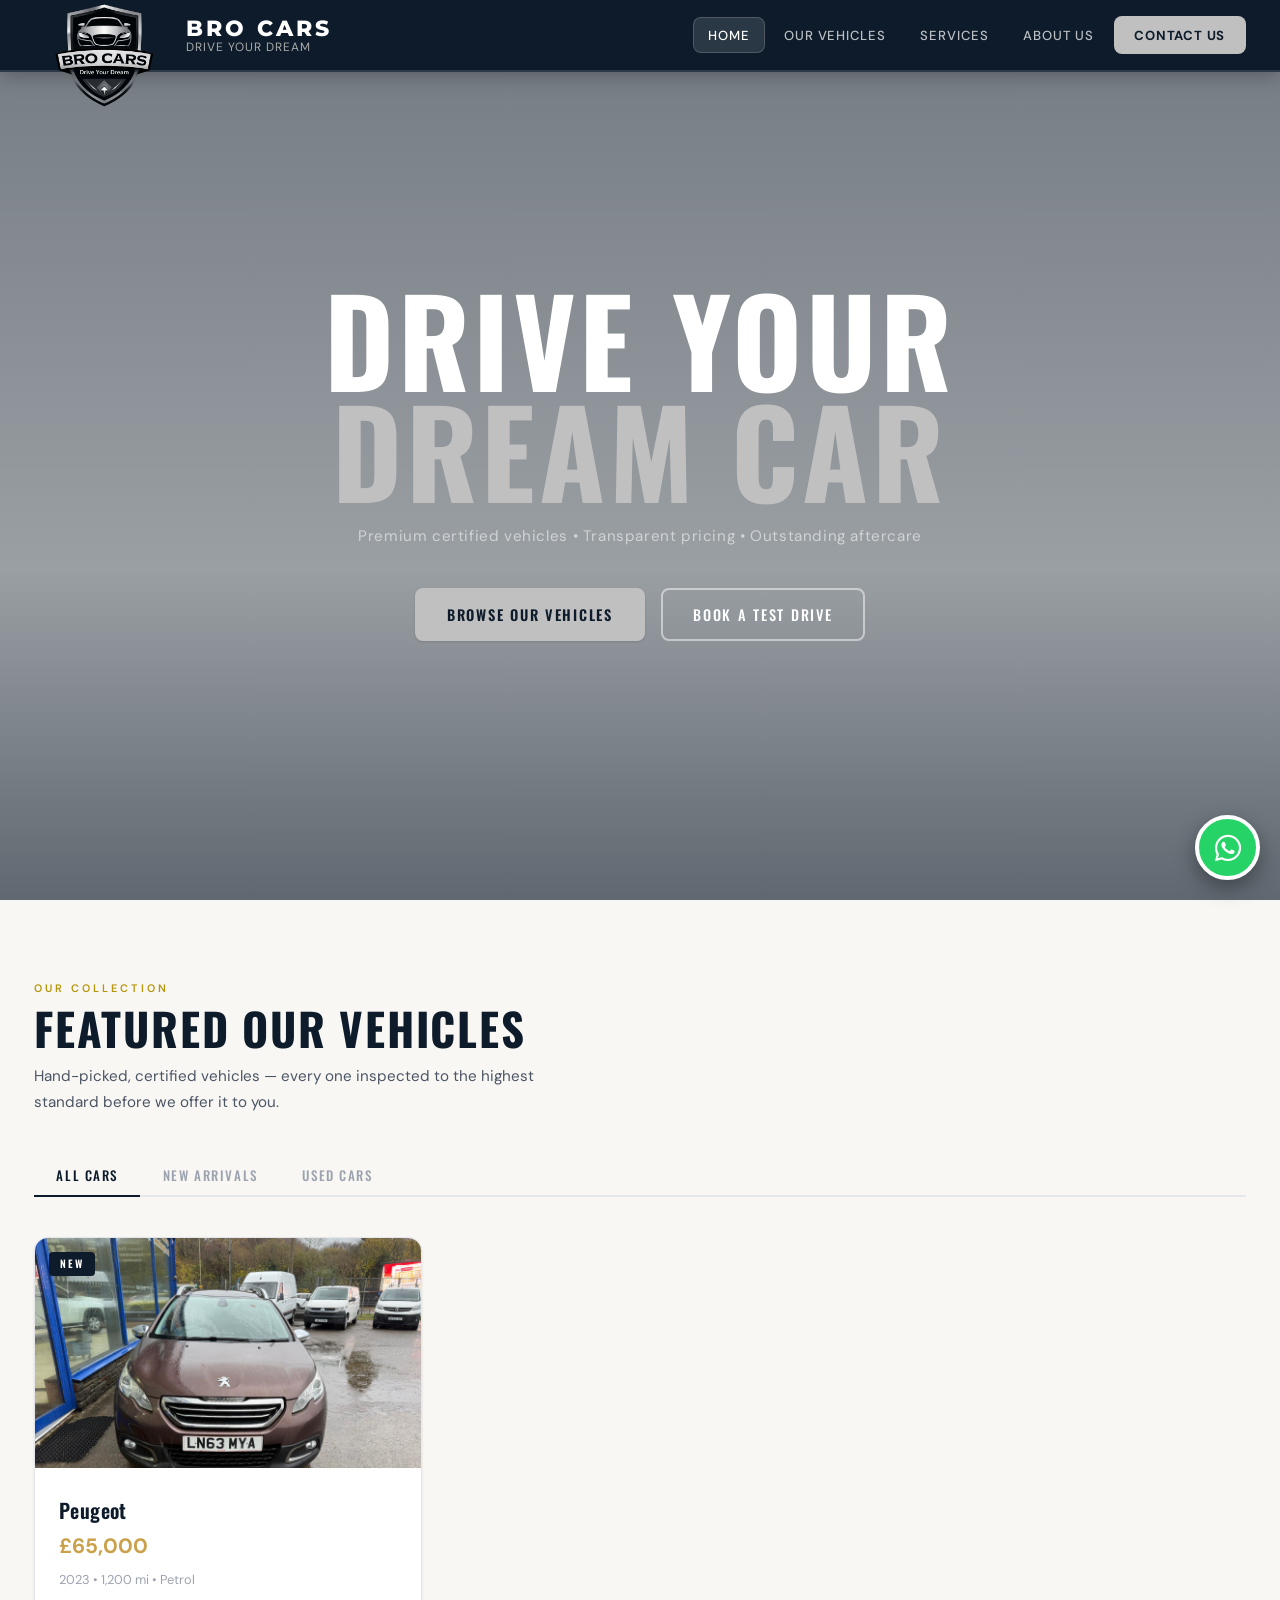
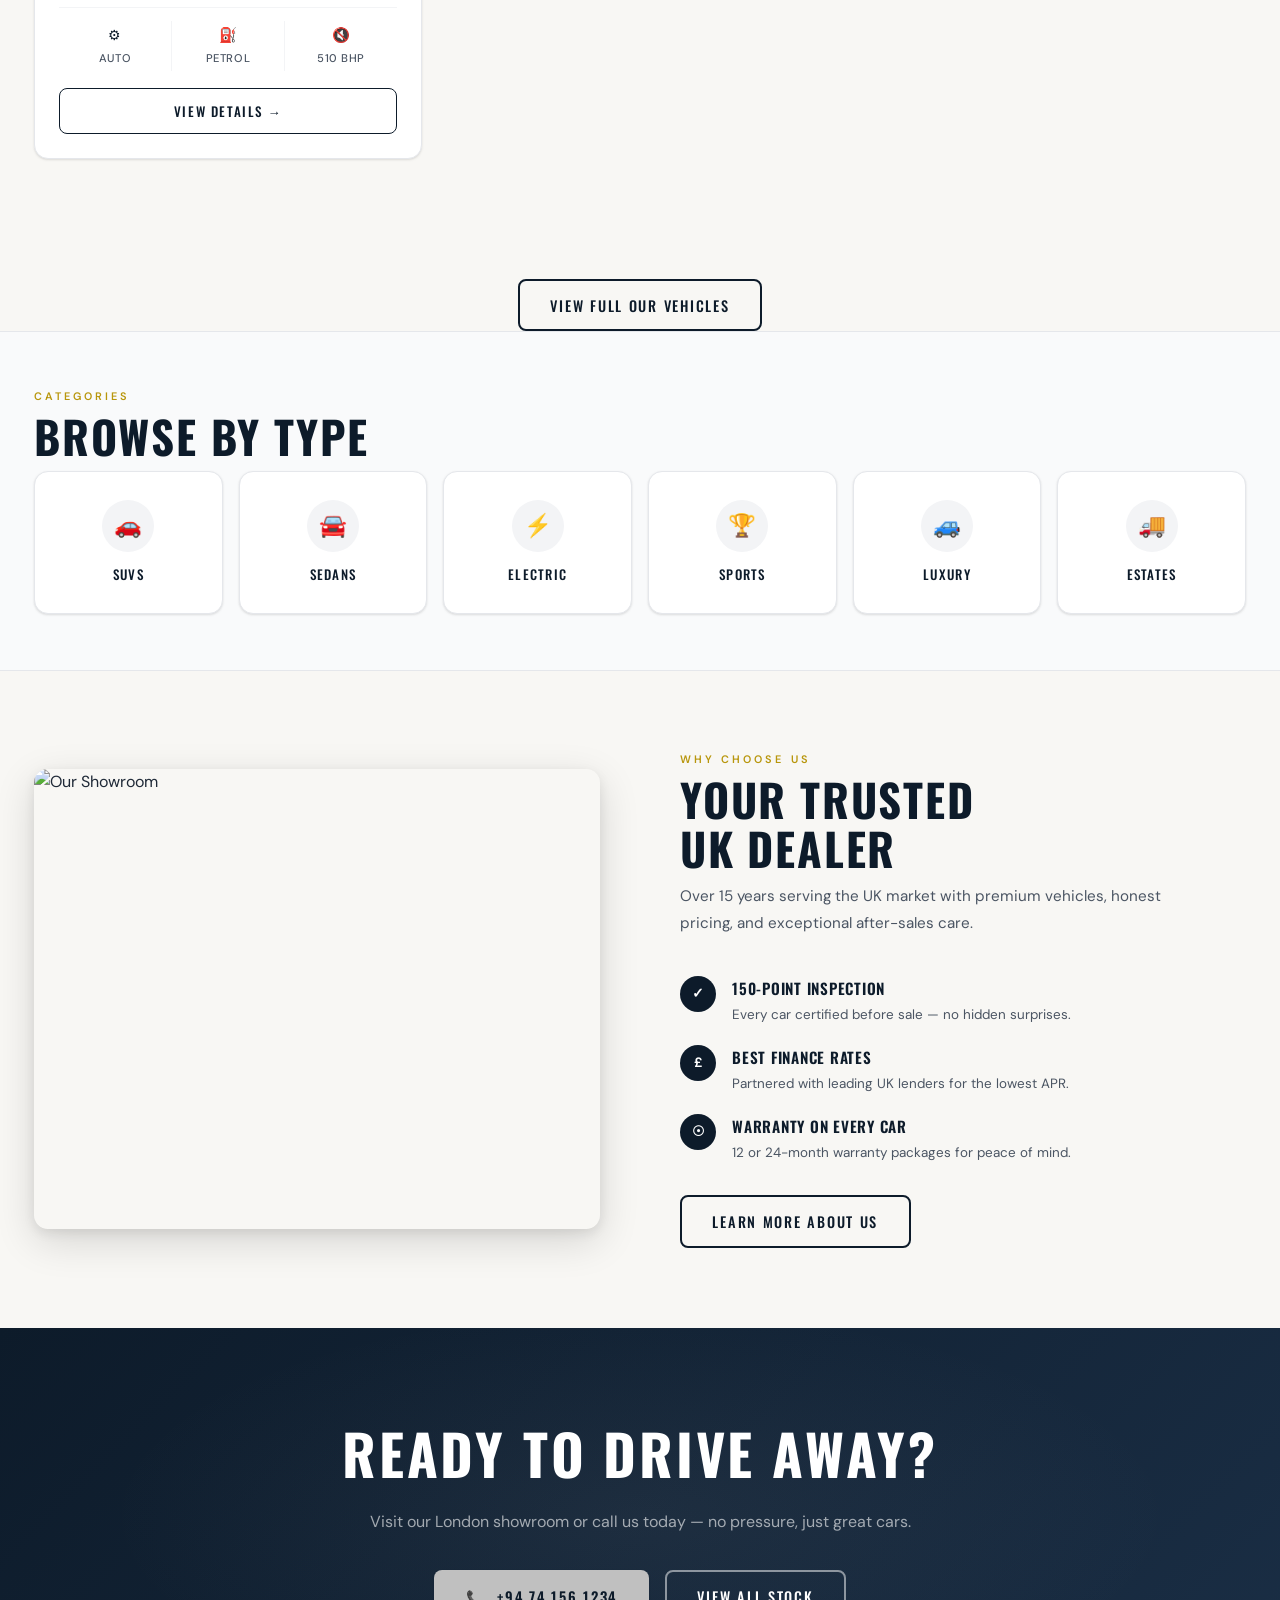
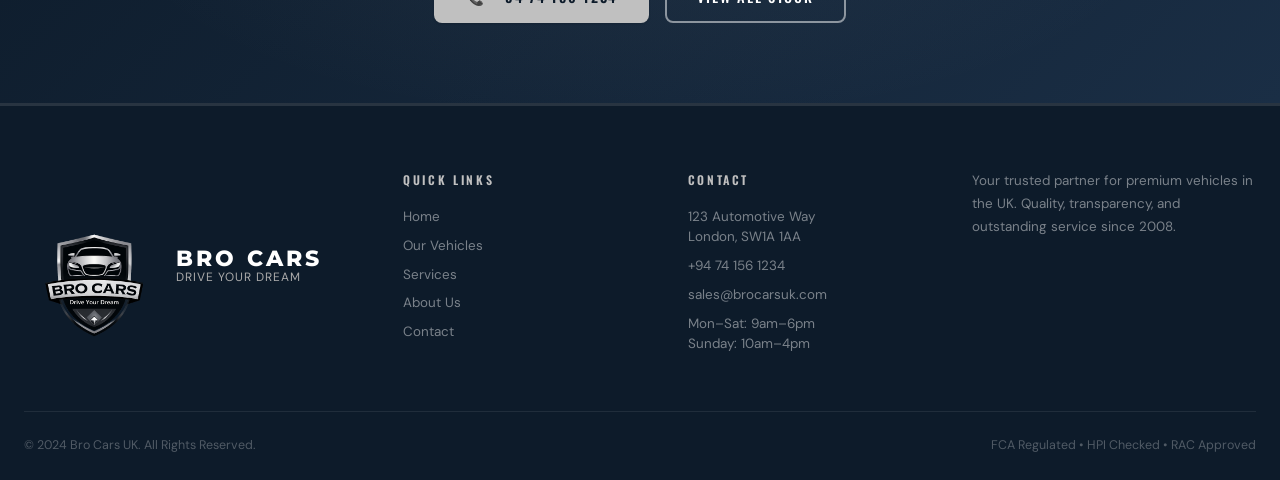
==== commit 8adf551c: "final" ====
--- a/index.html
+++ b/index.html
@@ -236,7 +236,7 @@
          
        
      
-      <p class="footer-desc">Your trusted partner for premium vehicles in the UK. Quality, transparency, and outstanding service since 2008.</p>
+      
       <div class="footer-socials">
        
       </div>
@@ -256,12 +256,14 @@
       <p>sales@brocarsuk.com</p>
       <p>Mon–Sat: 9am–6pm<br>Sunday: 10am–4pm</p>
     </div>
-    
-  </div>
+    <p class="footer-desc">Your trusted partner for premium vehicles in the UK. Quality, transparency, and outstanding service since 2008.</p>
+  </div>
+
   <div class="footer-bottom">
     <span>&copy; 2024 Bro Cars UK. All Rights Reserved.</span>
     <span>FCA Regulated &bull; HPI Checked &bull; RAC Approved</span>
   </div>
+  
 </footer>
 <script src="main.js"></script>
 </body>
--- a/styles.css
+++ b/styles.css
@@ -1287,4 +1287,126 @@
   }
   .bcm-name { font-size: 1.35rem; }
   .bcm-price { font-size: 1.2rem; }
+}
+.car-card-img-wrap{
+  position:relative;
+}
+
+.car-card-img{
+  width:100%;
+  filter:brightness(0.5) grayscale(40%);
+}
+
+.sold-text{
+  position:absolute;
+  top:50%;
+  left:50%;
+  transform:translate(-50%,-50%) rotate(-15deg);
+  font-size:55px;
+  font-weight:800;
+  color:red;
+  border:4px solid red;
+  padding:8px 25px;
+}
+/* CAR DETAILS MODAL */
+.bcm-overlay{
+  position:fixed;
+  inset:0;
+  background:rgba(0,0,0,0.75);
+  display:flex;
+  justify-content:center;
+  align-items:center;
+  padding:12px;
+  z-index:9999;
+}
+
+/* MAIN MODAL */
+.bcm-drawer{
+  width:100%;
+  max-width:1100px;
+  height:90vh;
+  background:#fff;
+  border-radius:14px;
+  overflow:hidden;
+  display:grid;
+  grid-template-columns:1fr 1fr;
+  box-shadow:0 20px 60px rgba(0,0,0,0.5);
+}
+
+/* LEFT IMAGE AREA */
+.bcm-gallery{
+  background:#000;
+  display:flex;
+  flex-direction:column;
+}
+
+.bcm-main-img{
+  width:100%;
+  height:100%;
+  object-fit:cover;
+}
+
+/* THUMBNAILS */
+.bcm-thumbs{
+  display:flex;
+  gap:6px;
+  padding:8px;
+  overflow-x:auto;
+  background:#111;
+}
+
+.bcm-thumb{
+  width:70px;
+  height:55px;
+  object-fit:cover;
+  border-radius:4px;
+  cursor:pointer;
+  opacity:0.7;
+}
+
+.bcm-thumb.active{
+  opacity:1;
+  border:2px solid white;
+}
+
+/* RIGHT DETAILS */
+.bcm-details{
+  padding:28px;
+  overflow-y:auto;
+}
+
+/* CLOSE BUTTON */
+.bcm-close{
+  position:absolute;
+  top:15px;
+  right:15px;
+  width:34px;
+  height:34px;
+  border-radius:50%;
+  background:#fff;
+  font-size:18px;
+  cursor:pointer;
+}
+
+/* MOBILE RESPONSIVE */
+@media (max-width:768px){
+
+  .bcm-overlay{
+    padding:0;
+  }
+
+  .bcm-drawer{
+    grid-template-columns:1fr;
+    height:100vh;
+    border-radius:0;
+  }
+
+  .bcm-gallery{
+    height:45vh;
+  }
+
+  .bcm-details{
+    padding:20px;
+  }
+
 }
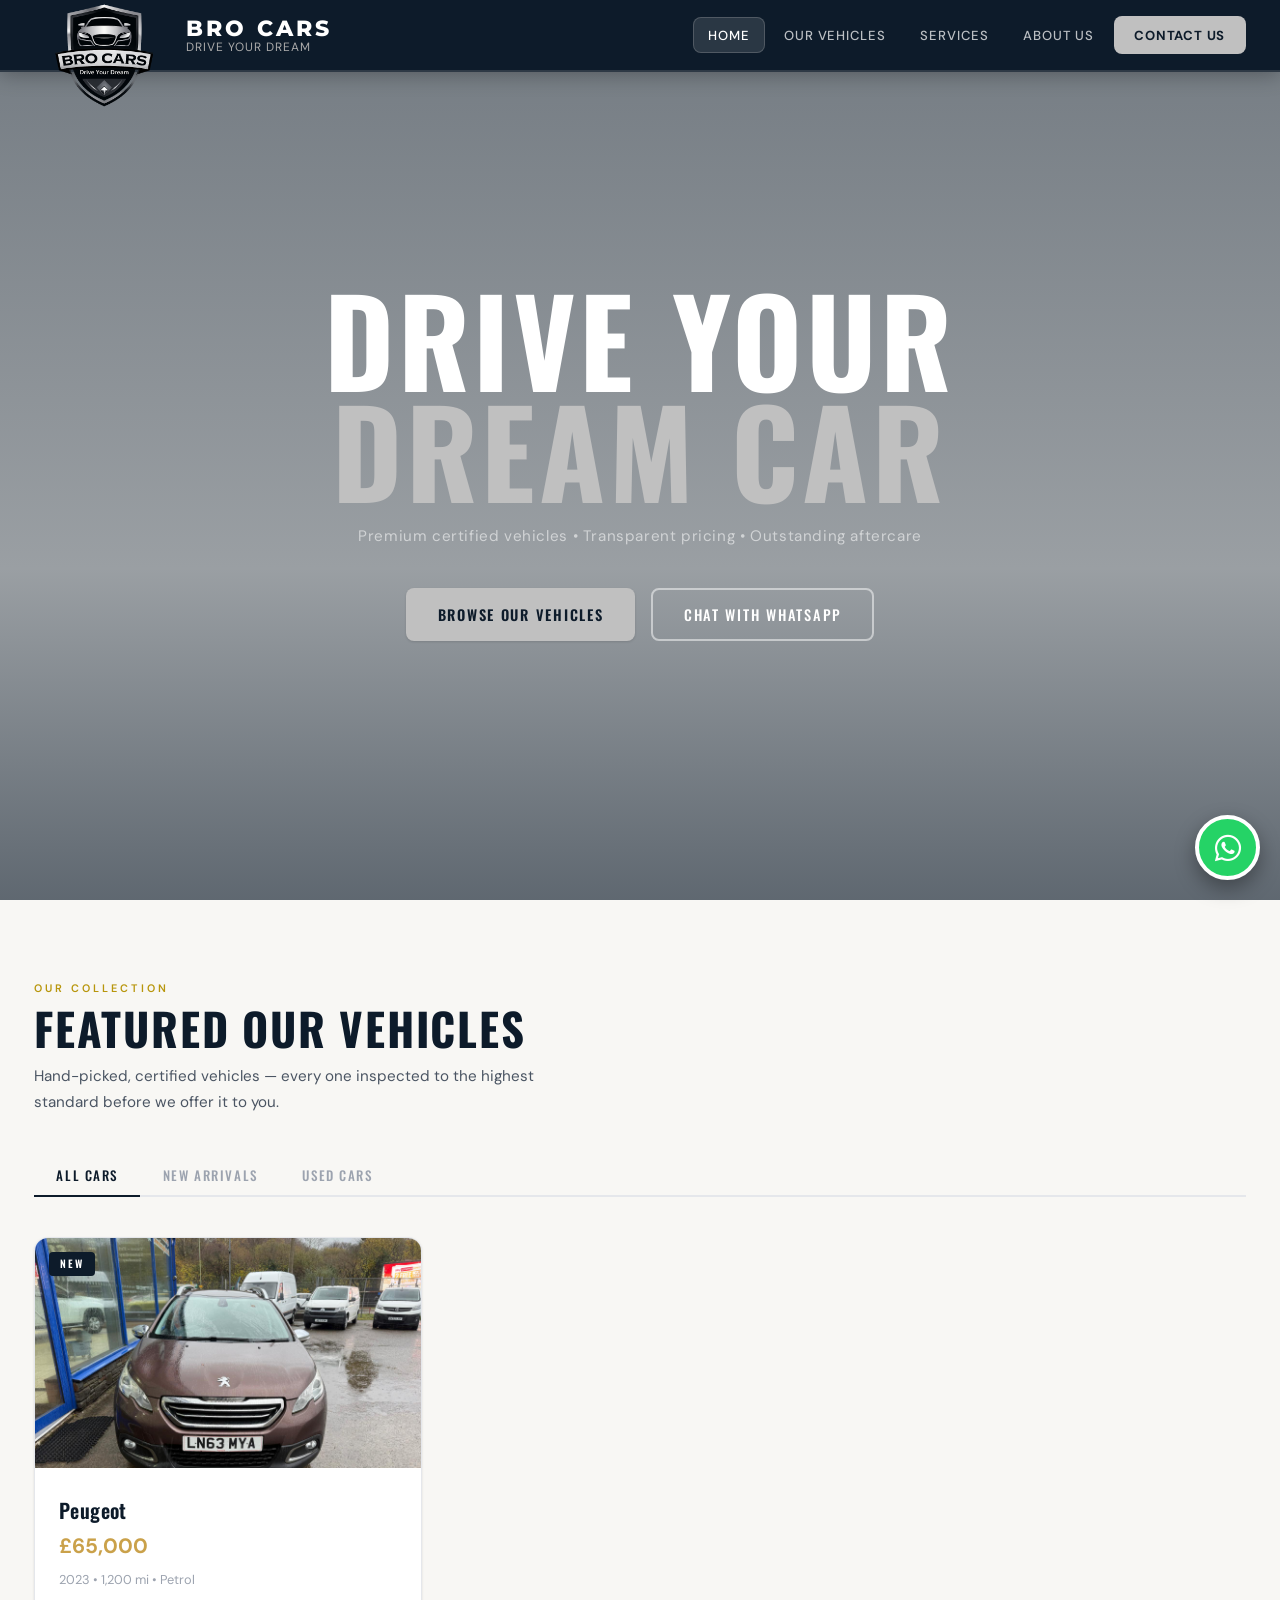
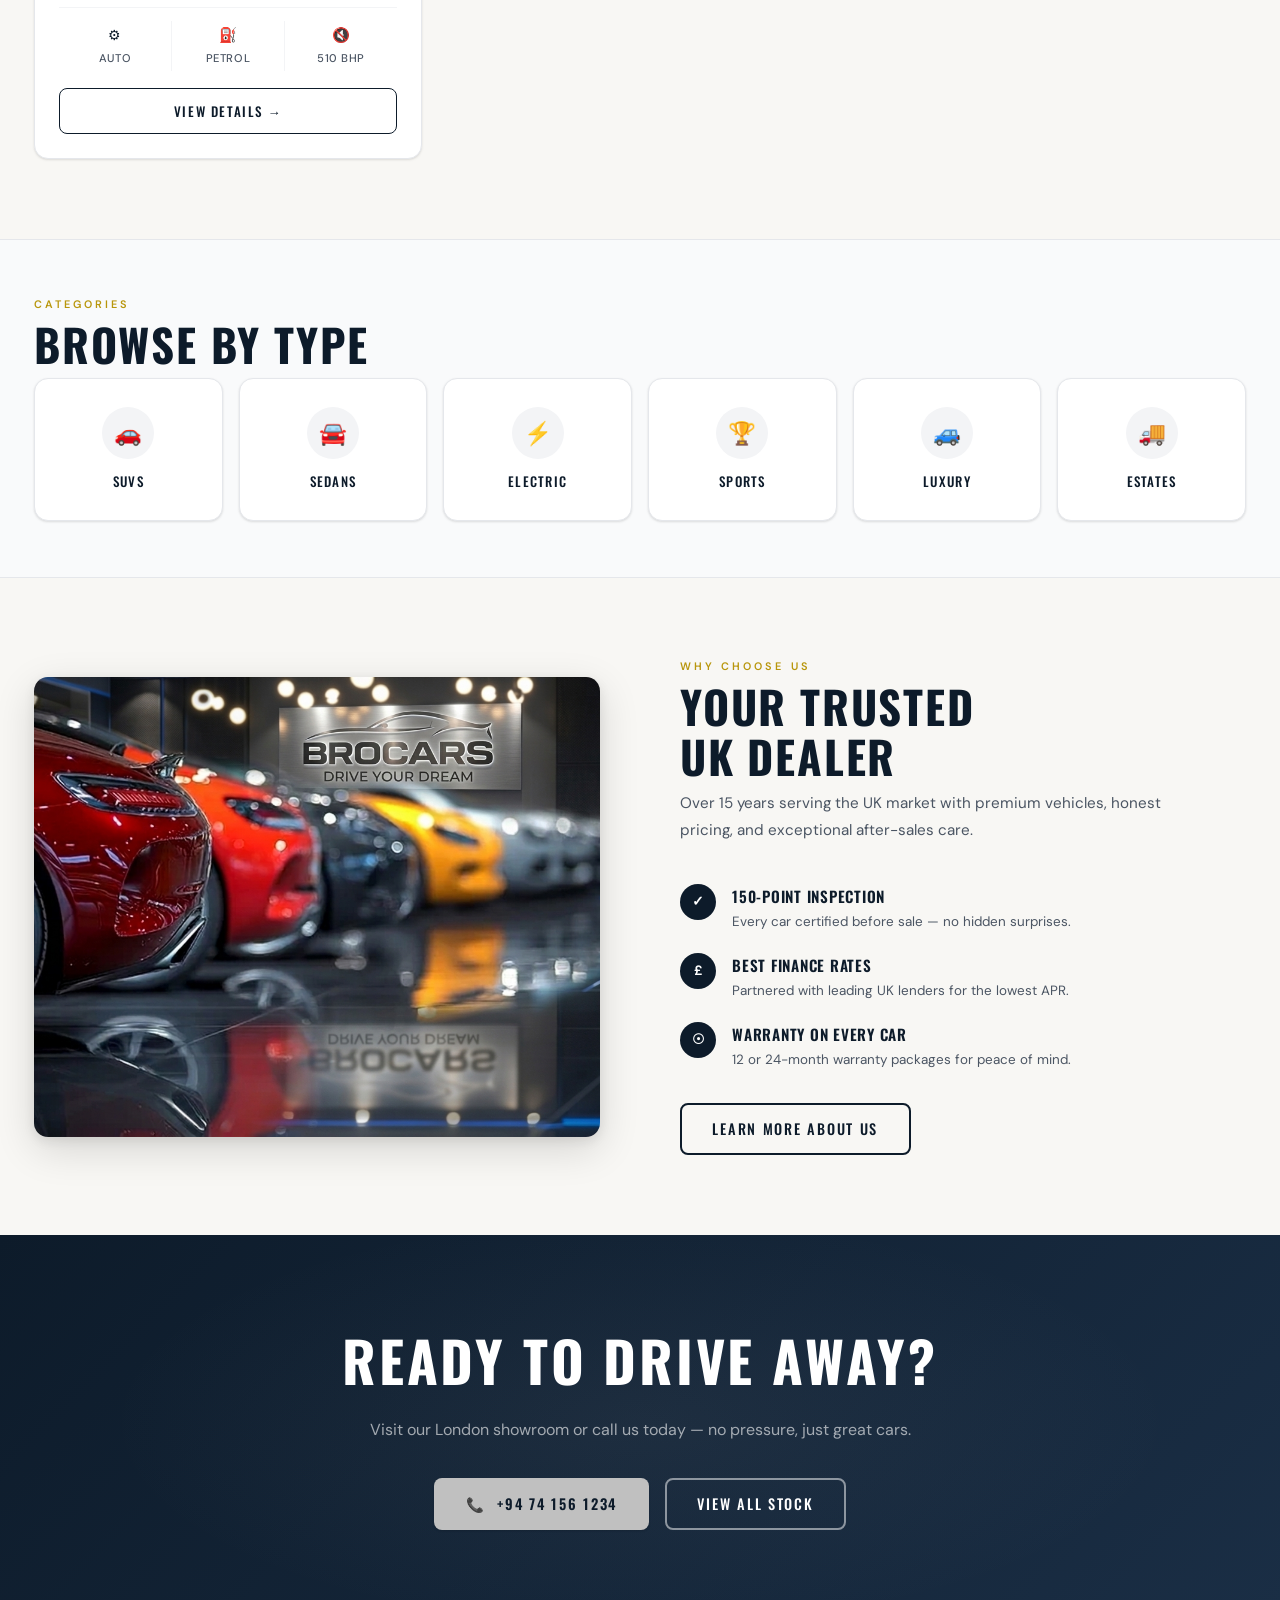
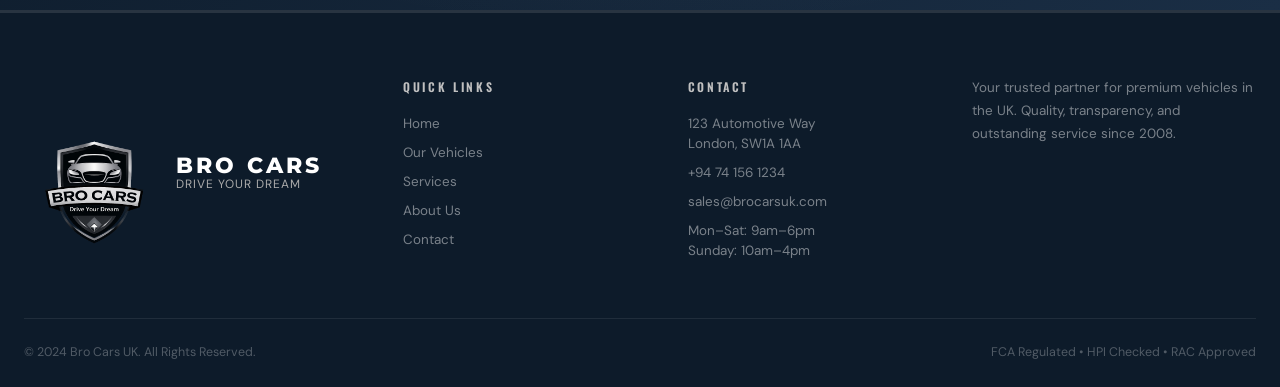
==== commit 9a76d3f1: "1234" ====
--- a/index.html
+++ b/index.html
@@ -118,7 +118,9 @@
     <p class="hero-sub reveal">Premium certified vehicles &bull; Transparent pricing &bull; Outstanding aftercare</p>
     <div class="hero-btns reveal">
       <a href="Our Vehicles.html" class="btn-secondary">Browse Our Vehicles</a>
-      <a href="contact.html" class="btn-outline-white">Book a Test Drive</a>
+     <a href="https://wa.me/94771234567?text=Hi%20I%20am%20interested%20in%20this%20car" target="_blank" class="btn-outline-white">
+  Chat with WhatsApp
+</a>
     </div>
   </div>
   
@@ -168,9 +170,7 @@
       </div>
     </div>
   </div>
-  <div style="text-align:center;margin-top:2.5rem;">
-    <a href="Our Vehicles.html" class="btn-outline">View Full Our Vehicles</a>
-  </div>
+ 
 </div>
 
 <!-- BROWSE BY TYPE -->
@@ -193,7 +193,7 @@
 <div class="section">
   <div class="about-split">
     <div>
-      <img src="https://images.stockcake.com/public/3/a/5/3a5e66db-283f-4359-9993-efec45ac26eb_large/luxury-car-showroom-stockcake.jpg" alt="Our Showroom" style="width:100%;height:460px;object-fit:cover;border-radius:14px;box-shadow:var(--shadow-lg);" class="reveal">
+      <img src="images/why Use.png" alt="Our Showroom" style="width:100%;height:460px;object-fit:cover;border-radius:14px;box-shadow:var(--shadow-lg);" class="reveal">
     </div>
     <div class="reveal">
       <div class="section-eyebrow">Why Choose Us</div>
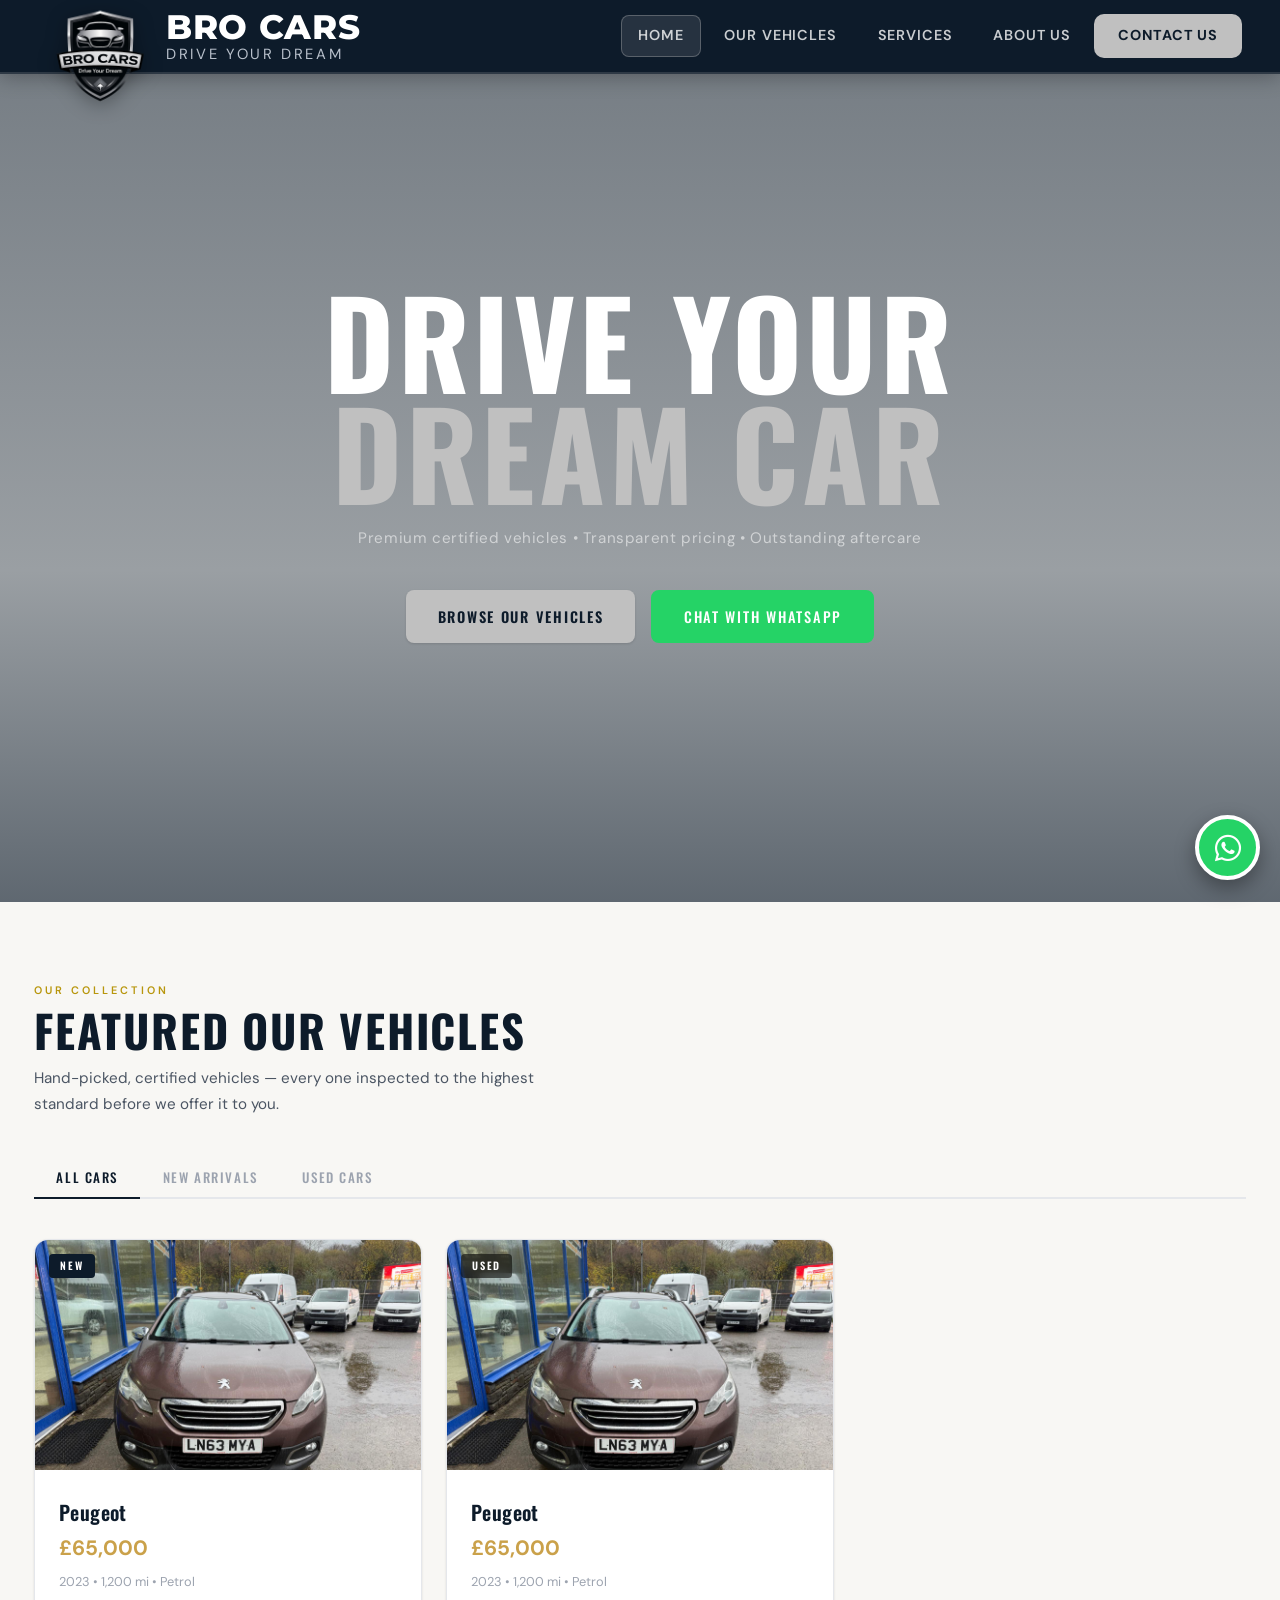
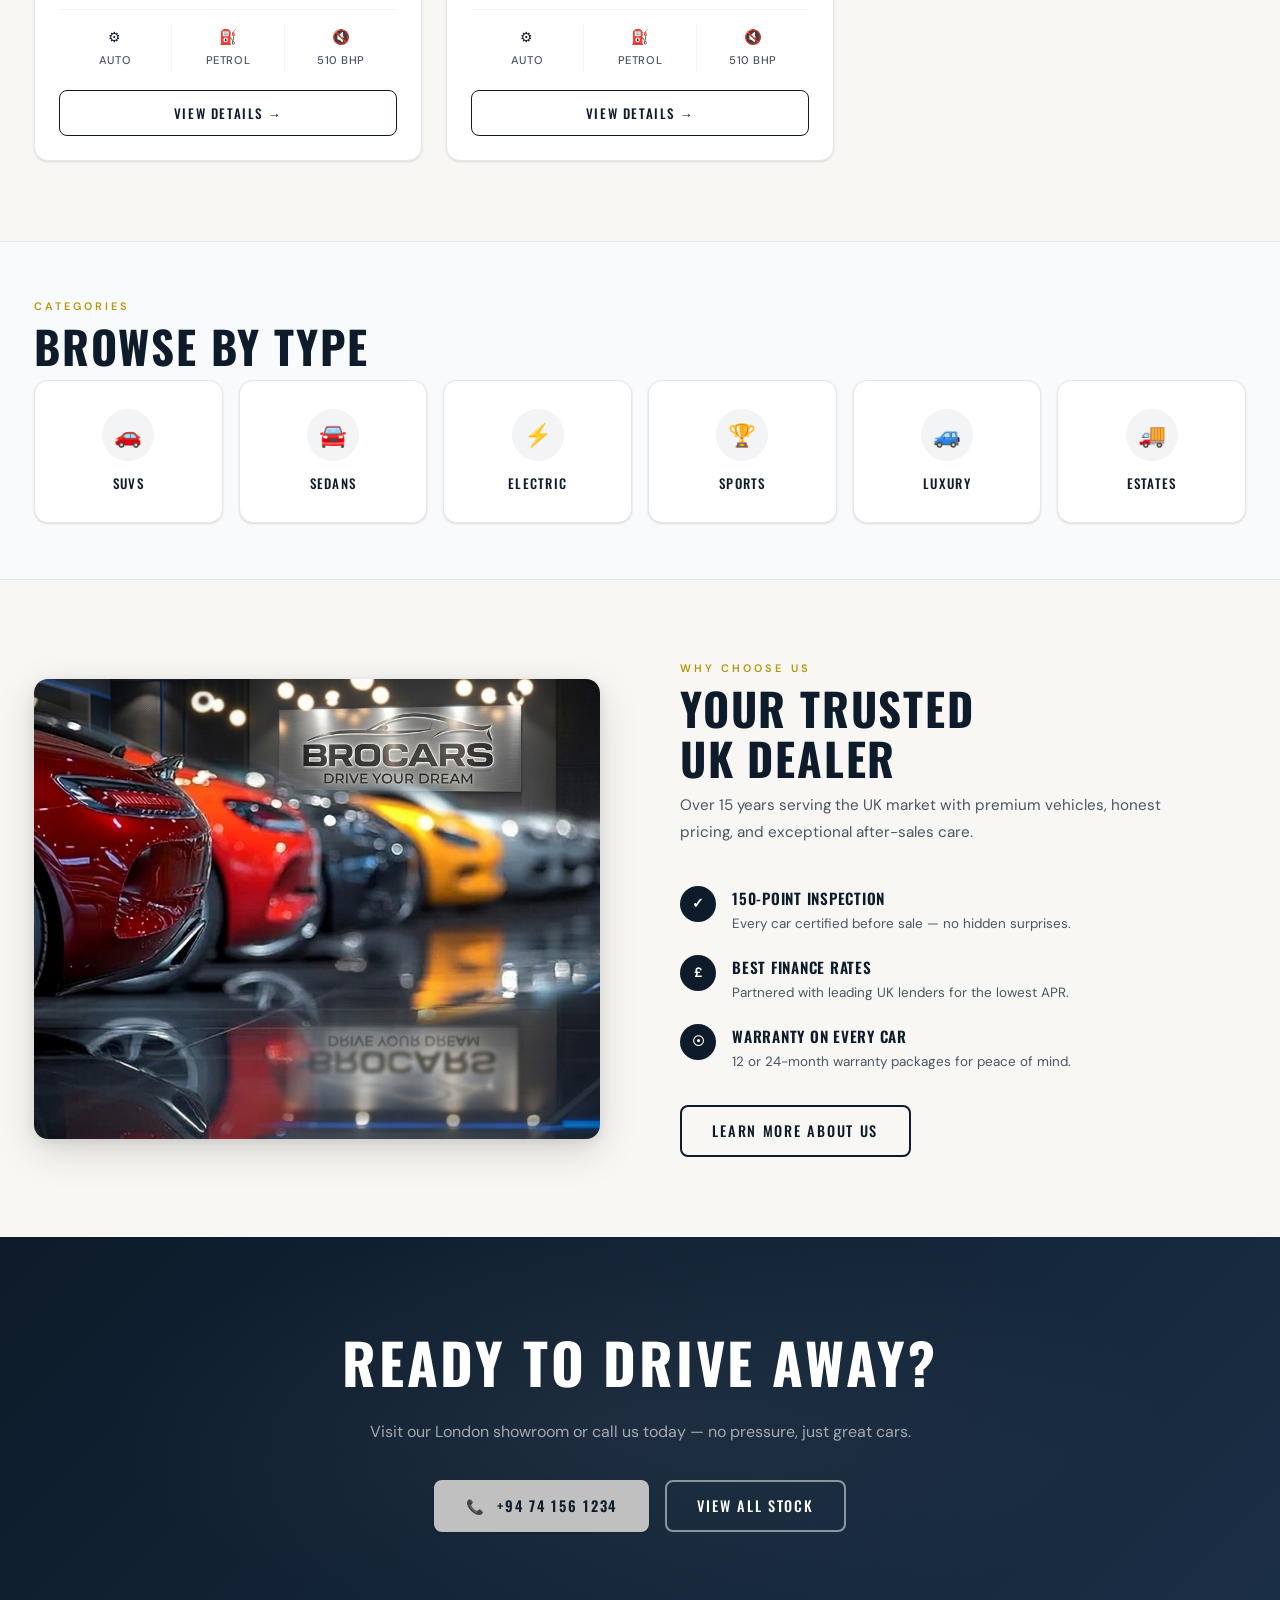
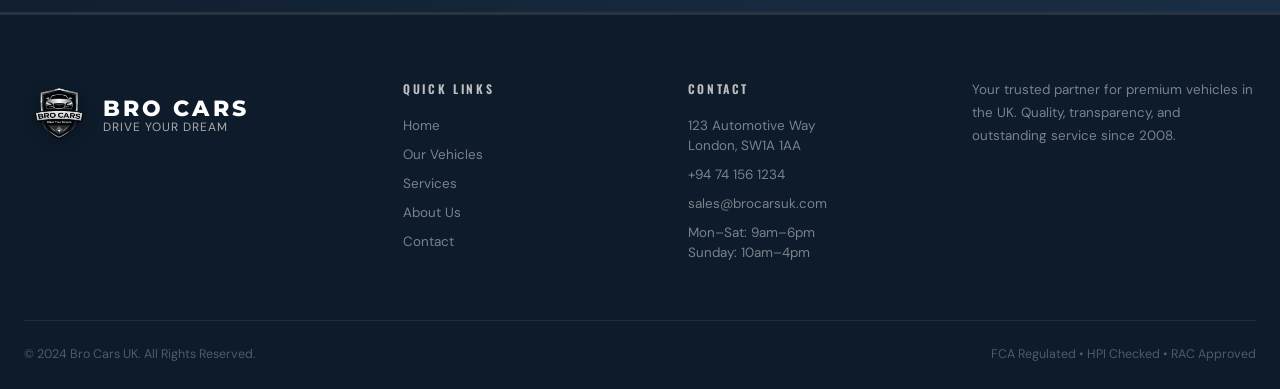
==== commit 1bdfd937: "asdfgh" ====
--- a/index.html
+++ b/index.html
@@ -37,6 +37,16 @@
   .hero-heading span { color: var(--silver); }
   .hero-sub { font-size: 0.95rem; color: rgba(255,255,255,0.55); margin-bottom: 2.5rem; letter-spacing: 0.04em; }
   .hero-btns { display: flex; gap: 1rem; justify-content: center; flex-wrap: wrap; margin-bottom: 0; }
+  .btn-whatsapp {
+    background: #25d366;
+    color: #ffffff;
+    border-color: #25d366;
+  }
+  .btn-whatsapp:hover {
+    background: #1ea952;
+    border-color: #1ea952;
+    color: #ffffff;
+  }
   .hero-search {
     position: relative; z-index: 2;
     background: var(--white); border-radius: var(--radius-lg);
@@ -63,7 +73,10 @@
 
   @media(max-width:768px){
     .hero-search { grid-template-columns: 1fr; }
-    .home-hero { padding-bottom: 4rem; }
+    .home-hero {
+      min-height: 40vh;
+      padding: 2.5rem 1rem 2rem;
+    }
   }
 </style>
 </head>
@@ -118,7 +131,7 @@
     <p class="hero-sub reveal">Premium certified vehicles &bull; Transparent pricing &bull; Outstanding aftercare</p>
     <div class="hero-btns reveal">
       <a href="Our Vehicles.html" class="btn-secondary">Browse Our Vehicles</a>
-     <a href="https://wa.me/94771234567?text=Hi%20I%20am%20interested%20in%20this%20car" target="_blank" class="btn-outline-white">
+     <a href="https://wa.me/94771234567?text=Hi%20I%20am%20interested%20in%20this%20car" target="_blank" class="btn-outline-white btn-whatsapp">
   Chat with WhatsApp
 </a>
     </div>
@@ -144,15 +157,15 @@
     <button class="filter-tab" data-filter="used" data-target="#homeGrid">Used Cars</button>
   </div>
 
-  <div class="car-grid car-grid-3" id="homeGrid">
+    <div class="car-grid car-grid-3" id="homeGrid">
     <div class="car-card reveal" data-cat="new">
       <div class="car-card-img-wrap">
-        <img src="images/Ava-1.jpeg">
+        <img src="images/Ava-1.jpeg" alt="Peugeot">
         <span class="car-badge new">New</span>
       </div>
       <div class="car-card-body">
         <div class="car-make"></div>
-        <div class="car-name"> Peugeot</div>
+        <div class="car-name">Peugeot</div>
         <div class="car-price">£65,000</div>
         <div class="car-year">2023 &bull; 1,200 mi &bull; Petrol</div>
         <div class="car-specs">
@@ -163,16 +176,27 @@
         <a href="Our Vehicles.html" class="car-btn">View Details &rarr;</a>
       </div>
     </div>
-   
-      </div>
-    </div>
-   
-      </div>
-    </div>
-  </div>
- 
-</div>
-
+
+    <div class="car-card reveal" data-cat="used">
+      <div class="car-card-img-wrap">
+        <img src="images/Ava-1.jpeg" alt="Peugeot Used">
+        <span class="car-badge used">Used</span>
+      </div>
+      <div class="car-card-body">
+        <div class="car-make"></div>
+        <div class="car-name">Peugeot</div>
+        <div class="car-price">£65,000</div>
+        <div class="car-year">2023 &bull; 1,200 mi &bull; Petrol</div>
+        <div class="car-specs">
+          <div class="car-spec"><span class="car-spec-icon">&#9881;</span>Auto</div>
+          <div class="car-spec"><span class="car-spec-icon">&#9981;</span>Petrol</div>
+          <div class="car-spec"><span class="car-spec-icon">&#128263;</span>510 BHP</div>
+        </div>
+        <a href="Our Vehicles.html" class="car-btn">View Details &rarr;</a>
+      </div>
+    </div>
+  </div>
+</div>
 <!-- BROWSE BY TYPE -->
 <div class="bg-light" style="border-top:1px solid var(--gray-200);border-bottom:1px solid var(--gray-200);">
   <div class="section" style="padding:3.5rem 1.5rem;">
@@ -267,4 +291,5 @@
 </footer>
 <script src="main.js"></script>
 </body>
-</html>+</html>
+
--- a/styles.css
+++ b/styles.css
@@ -122,6 +122,95 @@
 }
 .mobile-menu a:last-child { border-bottom: none; }
 .mobile-menu a:hover, .mobile-menu a.active { color: #fff; }
+.mobile-bottom-nav { display: none; }
+.mobile-bottom-nav a {
+  display: flex;
+  flex-direction: column;
+  align-items: center;
+  justify-content: center;
+  gap: 0.12rem;
+  min-height: 42px;
+  color: #0f172a;
+}
+.mobile-bottom-nav .mbn-icon {
+  font-size: 1.05rem;
+  line-height: 1;
+  color: #000 !important;
+}
+.mobile-bottom-nav .mbn-label {
+  font-size: 0.56rem;
+  font-weight: 600;
+  letter-spacing: 0.05em;
+  text-transform: uppercase;
+  line-height: 1;
+  color: #000 !important;
+}
+.mobile-bottom-nav a.active { color: #000; }
+
+/* Navbar desktop look (matches reference) */
+.navbar {
+  overflow: visible;
+}
+.navbar .nav-inner {
+  height: 72px;
+  padding: 0 1.75rem;
+}
+.navbar .brand {
+  gap: 0.5rem;
+  align-items: center;
+}
+.navbar .logo-img {
+  height: 112px;
+  width: auto;
+  margin-top: 0;
+  transform: translateY(24px);
+  filter: drop-shadow(0 4px 10px rgba(0, 0, 0, 0.35));
+}
+.navbar .brand-name {
+  font-family: 'Montserrat', sans-serif;
+  font-size: 2.15rem;
+  font-weight: 800;
+  letter-spacing: 0.16em;
+  color: #fff;
+  line-height: 1;
+}
+.navbar .brand-sub {
+  font-size: 0.92rem;
+  letter-spacing: 0.18em;
+  color: #b8c0cb;
+  line-height: 1.1;
+}
+.navbar .nav-links {
+  gap: 0.35rem;
+}
+.navbar .nav-links li a {
+  padding: 0.6rem 1.1rem;
+  font-size: 0.9rem;
+  font-weight: 600;
+  letter-spacing: 0.06em;
+  color: rgba(255, 255, 255, 0.78);
+}
+.navbar .nav-links li a.active {
+  background: rgba(255, 255, 255, 0.10);
+  box-shadow: inset 0 0 0 1px rgba(192, 192, 192, 0.33);
+}
+.navbar .nav-cta {
+  border-radius: 10px;
+  padding: 0.66rem 1.5rem !important;
+}
+
+/* Footer logo uses the same badge style and stays clearly visible */
+.site-footer .brand {
+  align-items: center;
+  gap: 0.55rem;
+}
+.site-footer .logo-img {
+  width: 70px;
+  height: 70px;
+  object-fit: contain;
+  margin-top: 2px;
+  filter: drop-shadow(0 3px 8px rgba(0, 0, 0, 0.35));
+}
 
 /* ── PAGE HERO (inner pages) ── */
 .page-hero {
@@ -764,19 +853,139 @@
   .footer-grid { grid-template-columns: 1fr 1fr; }
 }
 @media (max-width: 768px) {
-  .hamburger { display: flex; }
+  .navbar { border-bottom: 1px solid rgba(192,192,192,0.2); }
+  .navbar .nav-inner {
+    height: 62px;
+    padding: 0 0.75rem;
+    justify-content: flex-start;
+  }
+  /* Navbar Brand */
+.navbar .brand{
+  display:flex;
+  align-items:center;
+  gap:0.2rem;
+}
+.navbar .brand-text{
+  margin-left:-4px;
+}
+
+/* Logo */
+.navbar .logo-img{
+  height:80px;          /* logo bigger */
+  margin-top:-15px;     /* half outside navbar */
+  transform:none;
+  filter:drop-shadow(0 3px 8px rgba(0,0,0,0.4)) contrast(1.1);
+}
+
+/* Brand Name */
+.navbar .brand-name{
+  font-size:1.4rem;     /* bigger text */
+  letter-spacing:0.08em;
+  line-height:1;
+  font-weight:700;
+}
+
+/* Brand Sub Text */
+.navbar .brand-sub{
+  font-size:0.65rem;
+  letter-spacing:0.07em;
+  line-height:1.2;
+}
+@media (max-width:768px){
+
+  .navbar .logo-img{
+    height:120px;
+    margin-top:40px;
+    transform: translateY(px);
+  }
+
+  .navbar .brand-name{
+    font-size:1.5rem;
+  }
+
+  .navbar .brand-sub{
+    font-size:0.7rem;
+  }
+
+}
+  .hamburger { display: none; }
+  .mobile-menu { display: none !important; }
+  .mobile-bottom-nav {
+    position: fixed;
+    left: 0;
+    right: 0;
+    bottom: 0;
+    z-index: 1400;
+    display: grid;
+    grid-template-columns: repeat(5, minmax(0, 1fr));
+    background: #fff;
+    border-top: 1px solid #e5e7eb;
+    box-shadow: 0 -8px 20px rgba(0,0,0,0.08);
+    padding: 0.25rem 0.2rem 0.25rem;
+  }
+  body { padding-bottom: 64px; }
   .nav-links { display: none; }
+  .mobile-bottom-nav a { color: #000; }
+  .mobile-bottom-nav .mbn-icon i { color: #000 !important; }
+  .whatsapp-btn {
+    bottom: 96px;
+    right: 14px;
+    width: 58px;
+    height: 58px;
+    font-size: 26px;
+    border-width: 3px;
+  }
+  .sold-section .car-grid {
+    display: flex;
+    flex-wrap: nowrap;
+    gap: 0;
+    overflow-x: auto;
+    overflow-y: hidden;
+    scroll-snap-type: x mandatory;
+    -ms-overflow-style: none;
+    scrollbar-width: none;
+    padding: 0 0 0.8rem;
+  }
+  .sold-section .car-grid::-webkit-scrollbar { display: none; }
+  .sold-section .car-card.sold {
+    flex: 0 0 100%;
+    min-width: 100%;
+    max-width: 100%;
+    scroll-snap-align: start;
+    scroll-snap-stop: always;
+  }
   .about-split { grid-template-columns: 1fr; }
   .contact-layout { grid-template-columns: 1fr; }
   .car-grid-3, .car-grid-2 { grid-template-columns: 1fr; }
   .form-row { grid-template-columns: 1fr; }
-  .footer-grid { grid-template-columns: 1fr 1fr; gap: 2rem; }
+  .footer-grid { grid-template-columns: 1fr 1fr; gap: 0.9rem; padding-bottom: 0.9rem; }
+  .footer-grid > :first-child { grid-column: 1 / -1; }
+  .footer-grid > .footer-desc { grid-column: 1 / -1; margin-top: 0.2rem; }
+  .site-footer { padding: 1rem 0.85rem 0.85rem; }
+  .site-footer .brand { gap: 0.55rem; align-items: center; }
+  .site-footer .logo-img { width: 58px; height: 58px; margin-top: 0; object-fit: contain; flex: 0 0 auto; }
+  .site-footer .brand-name { font-size: 1rem; letter-spacing: 0.1em; }
+  .site-footer .brand-sub { font-size: 0.58rem; letter-spacing: 0.08em; margin-top: 1px; }
+  .footer-col h4 { margin-bottom: 0.55rem; font-size: 0.66rem; }
+  .footer-col a, .footer-col p { font-size: 0.74rem; margin-bottom: 0.3rem; line-height: 1.3; }
+  .footer-desc { font-size: 0.74rem; line-height: 1.4; }
   .footer-bottom { flex-direction: column; text-align: center; }
   .process-track { grid-template-columns: 1fr; }
   .stat-item { min-width: 50%; }
 }
 @media (max-width: 480px) {
-  .footer-grid { grid-template-columns: 1fr; }
+  .footer-grid { grid-template-columns: 1fr 1fr; gap: 0.75rem; }
+  .site-footer .logo-img { width: 54px; height: 54px; }
+  .site-footer .brand-name { font-size: 0.92rem; letter-spacing: 0.08em; }
+  .site-footer .brand-sub { font-size: 0.54rem; letter-spacing: 0.06em; }
+  .site-footer { padding: 0.95rem 0.8rem 0.78rem; }
+  .footer-col h4 { font-size: 0.62rem; margin-bottom: 0.45rem; }
+  .footer-col a, .footer-col p { font-size: 0.7rem; margin-bottom: 0.25rem; line-height: 1.25; }
+  .footer-bottom { font-size: 0.66rem; margin-top: 0.75rem; }
+  .sold-section .car-card.sold {
+    flex-basis: 88%;
+    min-width: 245px;
+  }
   .type-grid { grid-template-columns: repeat(3, 1fr); }
   .milestones { gap: 1.5rem; }
 }
@@ -816,7 +1025,7 @@
     
 }
 
-.logo-img {
+.logo-container .logo-img {
     height: 140px;
     width: auto;
     margin-top: 50px;
@@ -853,12 +1062,19 @@
     text-decoration: none;
     box-shadow: 0 8px 20px rgba(0,0,0,0.35);
     border: 4px solid #ffffff;   /* 👈 white border like screenshot */
-    z-index: 999;
+    z-index: 1501;
     transition: all 0.3s ease;
+    animation: whatsapp-bounce 1.8s ease-in-out infinite;
 }
 
 .whatsapp-btn:hover {
     transform: scale(1.08);
+    animation-play-state: paused;
+}
+
+@keyframes whatsapp-bounce {
+  0%, 100% { transform: translateY(0); }
+  50% { transform: translateY(-6px); }
 }
 .car-card {
   transition: 0.3s ease;
@@ -915,6 +1131,32 @@
 
 .car-card.sold .car-btn {
   display: none; /* Hide View Details button for sold cars */
+}
+.car-card.sold .sold-view-btn {
+  display: none !important;
+}
+.sold-img-arrow {
+  position: absolute;
+  top: 50%;
+  transform: translateY(-50%);
+  width: 34px;
+  height: 34px;
+  border-radius: 50%;
+  border: 1px solid rgba(255, 255, 255, 0.6);
+  background: rgba(0, 0, 0, 0.55);
+  color: #fff;
+  font-size: 22px;
+  line-height: 1;
+  display: flex;
+  align-items: center;
+  justify-content: center;
+  z-index: 4;
+  cursor: pointer;
+}
+.sold-img-prev { left: 10px; }
+.sold-img-next { right: 10px; }
+.sold-img-arrow:hover {
+  background: rgba(0, 0, 0, 0.8);
 }
 /* ═══════════════════════════════════════════════════════
    Bro Cars UK — Car Details Modal + Image Gallery CSS
@@ -1402,11 +1644,366 @@
   }
 
   .bcm-gallery{
-    height:45vh;
+    height:28vh;
+    min-height:180px;
+    max-height:210px;
+  }
+
+  .bcm-main-img-wrap{
+    aspect-ratio: 16/9;
+    max-height: 180px;
+  }
+
+  .bcm-main-img{
+    height: 180px;
+    object-fit: cover;
+  }
+
+  .bcm-thumbs{
+    padding:6px;
+    gap:5px;
+  }
+
+  .bcm-thumb{
+    width:52px;
+    height:38px;
   }
 
   .bcm-details{
-    padding:20px;
-  }
-
-}+    padding:14px 14px 18px;
+  }
+
+}
+
+/* Final navbar overrides */
+@media (min-width: 769px) {
+  .navbar .brand {
+    gap: 0.25rem;
+  }
+  .navbar .logo-img {
+    height: 124px;
+  }
+}
+
+@media (max-width: 768px) {
+  .navbar .nav-inner {
+    justify-content: space-between;
+  }
+  .hamburger {
+    display: flex;
+    margin-left: auto;
+  }
+  .mobile-bottom-nav {
+    display: grid !important;
+  }
+  .mobile-menu {
+    display: none;
+  }
+  .mobile-menu.open {
+    display: block !important;
+  }
+}
+
+.navbar .brand-name {
+  letter-spacing: 0.02em !important;
+}
+
+@media (max-width: 768px) {
+  #homeGrid,
+  #invGrid {
+    display: flex !important;
+    flex-wrap: nowrap !important;
+    gap: 0 !important;
+    overflow-x: auto;
+    overflow-y: hidden;
+    scroll-snap-type: x mandatory;
+    -ms-overflow-style: none;
+    scrollbar-width: none;
+    padding: 0 0 0.8rem !important;
+  }
+
+  #homeGrid::-webkit-scrollbar,
+  #invGrid::-webkit-scrollbar {
+    display: none;
+  }
+
+  #homeGrid .car-card,
+  #invGrid .car-card {
+    flex: 0 0 100% !important;
+    min-width: 100% !important;
+    max-width: 100% !important;
+    scroll-snap-align: start;
+    scroll-snap-stop: always;
+  }
+}
+
+.inv-layout.inv-layout-full { grid-template-columns: 1fr; }
+
+@media (max-width: 768px) {
+  .bcm-overlay {
+    align-items: center !important;
+    padding: 12px !important;
+    background: rgba(8, 12, 18, 0.78) !important;
+    backdrop-filter: blur(7px) !important;
+    -webkit-backdrop-filter: blur(7px) !important;
+  }
+
+  .bcm-drawer {
+    width: min(96vw, 560px) !important;
+    max-height: 92vh !important;
+    height: auto !important;
+    grid-template-columns: 1fr !important;
+    border-radius: 20px !important;
+    overflow: hidden !important;
+    box-shadow: 0 18px 44px rgba(0, 0, 0, 0.45) !important;
+    border: 1px solid rgba(255, 255, 255, 0.12) !important;
+  }
+
+  .bcm-gallery {
+    border-radius: 20px 20px 0 0 !important;
+    background: linear-gradient(180deg, #0f1724 0%, #060b13 100%) !important;
+    padding: 14px !important;
+    gap: 12px !important;
+  }
+
+  .bcm-main-img-wrap {
+    aspect-ratio: 4 / 3 !important;
+    max-height: none !important;
+    border-radius: 12px !important;
+    background: #0b1220 !important;
+  }
+
+  .bcm-main-img {
+    object-fit: cover !important;
+  }
+
+  .bcm-nav {
+    width: 38px !important;
+    height: 38px !important;
+    background: rgba(255, 255, 255, 0.18) !important;
+    border: 1px solid rgba(255, 255, 255, 0.32) !important;
+  }
+
+  .bcm-close {
+    top: 12px !important;
+    right: 12px !important;
+    width: 38px !important;
+    height: 38px !important;
+    border: 1px solid rgba(255, 255, 255, 0.3) !important;
+    background: rgba(8, 14, 24, 0.75) !important;
+    color: #fff !important;
+  }
+
+  .bcm-thumbs {
+    gap: 8px !important;
+    padding: 2px 0 4px !important;
+  }
+
+  .bcm-thumb {
+    width: 72px !important;
+    height: 52px !important;
+    border-color: rgba(255, 255, 255, 0.2) !important;
+  }
+
+  .bcm-details {
+    padding: 18px 16px 20px !important;
+    max-height: 42vh !important;
+  }
+}
+
+/* Mobile modal refinement */
+@media (max-width: 768px) {
+  .bcm-overlay {
+    padding: 8px !important;
+  }
+
+  .bcm-drawer {
+    width: 92vw !important;
+    max-height: 96vh !important;
+    border-radius: 16px !important;
+    overflow-y: auto !important;
+  }
+
+  .bcm-gallery {
+    padding: 10px !important;
+    gap: 8px !important;
+  }
+
+  .bcm-main-img-wrap {
+    aspect-ratio: 16 / 10 !important;
+    border-radius: 10px !important;
+    width: 92% !important;
+    margin: 0 auto !important;
+  }
+
+  .bcm-thumb {
+    width: 64px !important;
+    height: 44px !important;
+  }
+
+  .bcm-details {
+    padding: 14px 12px 16px !important;
+    max-height: none !important;
+    overflow: visible !important;
+    gap: 12px !important;
+  }
+
+  .bcm-name {
+    font-size: 1.15rem !important;
+    line-height: 1.2 !important;
+  }
+
+  .bcm-price {
+    font-size: 1.05rem !important;
+  }
+
+  .bcm-features {
+    grid-template-columns: 1fr !important;
+    gap: 6px !important;
+  }
+
+  .bcm-feature-item {
+    font-size: 0.78rem !important;
+    line-height: 1.45 !important;
+  }
+
+  .bcm-quick-specs:empty {
+    display: none !important;
+  }
+}
+
+/* Mobile image clarity boost */
+@media (max-width: 768px) {
+  .bcm-main-img-wrap {
+    width: 100% !important;
+    aspect-ratio: 4 / 3 !important;
+  }
+
+  .bcm-main-img {
+    width: 100% !important;
+    height: 100% !important;
+    object-fit: cover !important;
+    image-rendering: auto;
+  }
+}
+
+/* Popup look to match reference (mobile) */
+@media (max-width: 768px) {
+  .bcm-overlay {
+    background: rgba(8, 8, 10, 0.88) !important;
+    backdrop-filter: blur(6px) !important;
+  }
+
+  .bcm-drawer {
+    width: 88vw !important;
+    max-height: 92vh !important;
+    border-radius: 18px !important;
+    background: #101113 !important;
+    border: 1px solid rgba(255, 255, 255, 0.08) !important;
+    box-shadow: 0 24px 70px rgba(0, 0, 0, 0.55) !important;
+  }
+
+  .bcm-gallery {
+    padding: 12px 12px 6px !important;
+    background: transparent !important;
+  }
+
+  .bcm-main-img-wrap {
+    aspect-ratio: 4 / 3 !important;
+    border-radius: 12px !important;
+    overflow: hidden !important;
+  }
+
+  .bcm-close {
+    width: 34px !important;
+    height: 34px !important;
+    top: 10px !important;
+    right: 10px !important;
+    background: rgba(30, 30, 30, 0.9) !important;
+    color: #fff !important;
+    border: 1px solid rgba(255, 255, 255, 0.2) !important;
+    box-shadow: 0 6px 18px rgba(0, 0, 0, 0.45) !important;
+  }
+
+  .bcm-details {
+    background: #101113 !important;
+    color: #f2f2f2 !important;
+    padding: 14px 14px 18px !important;
+    gap: 10px !important;
+  }
+
+  .bcm-make {
+    color: #a5a7ad !important;
+    letter-spacing: 0.08em !important;
+    font-size: 0.6rem !important;
+  }
+
+  .bcm-name {
+    color: #ffffff !important;
+    font-size: 1.1rem !important;
+    font-weight: 700 !important;
+  }
+
+  .bcm-price {
+    color: #ffffff !important;
+    font-weight: 700 !important;
+  }
+
+  .bcm-badge-tag {
+    background: #1aa872 !important;
+    color: #ffffff !important;
+    font-size: 0.55rem !important;
+  }
+
+  .bcm-quick-specs {
+    grid-template-columns: 1fr !important;
+    gap: 8px !important;
+  }
+
+  .bcm-spec-item {
+    background: #17181b !important;
+    border: 1px solid rgba(255, 255, 255, 0.08) !important;
+    border-radius: 8px !important;
+    padding: 10px 12px !important;
+  }
+
+  .bcm-spec-label {
+    color: #9aa0a6 !important;
+    font-size: 0.58rem !important;
+  }
+
+  .bcm-spec-val {
+    color: #f2f2f2 !important;
+    font-size: 0.78rem !important;
+  }
+
+  .bcm-section-title {
+    color: #d7d7d7 !important;
+  }
+
+  .bcm-desc {
+    color: #c6c6c6 !important;
+  }
+
+  .bcm-features {
+    grid-template-columns: 1fr !important;
+    gap: 8px !important;
+  }
+
+  .bcm-feature-item {
+    background: #17181b !important;
+    border: 1px solid rgba(255, 255, 255, 0.08) !important;
+    border-radius: 8px !important;
+    padding: 8px 10px !important;
+    color: #e8e8e8 !important;
+  }
+
+  .bcm-check {
+    color: #1aa872 !important;
+  }
+
+  .bcm-thumbs {
+    display: none !important;
+  }
+}
+
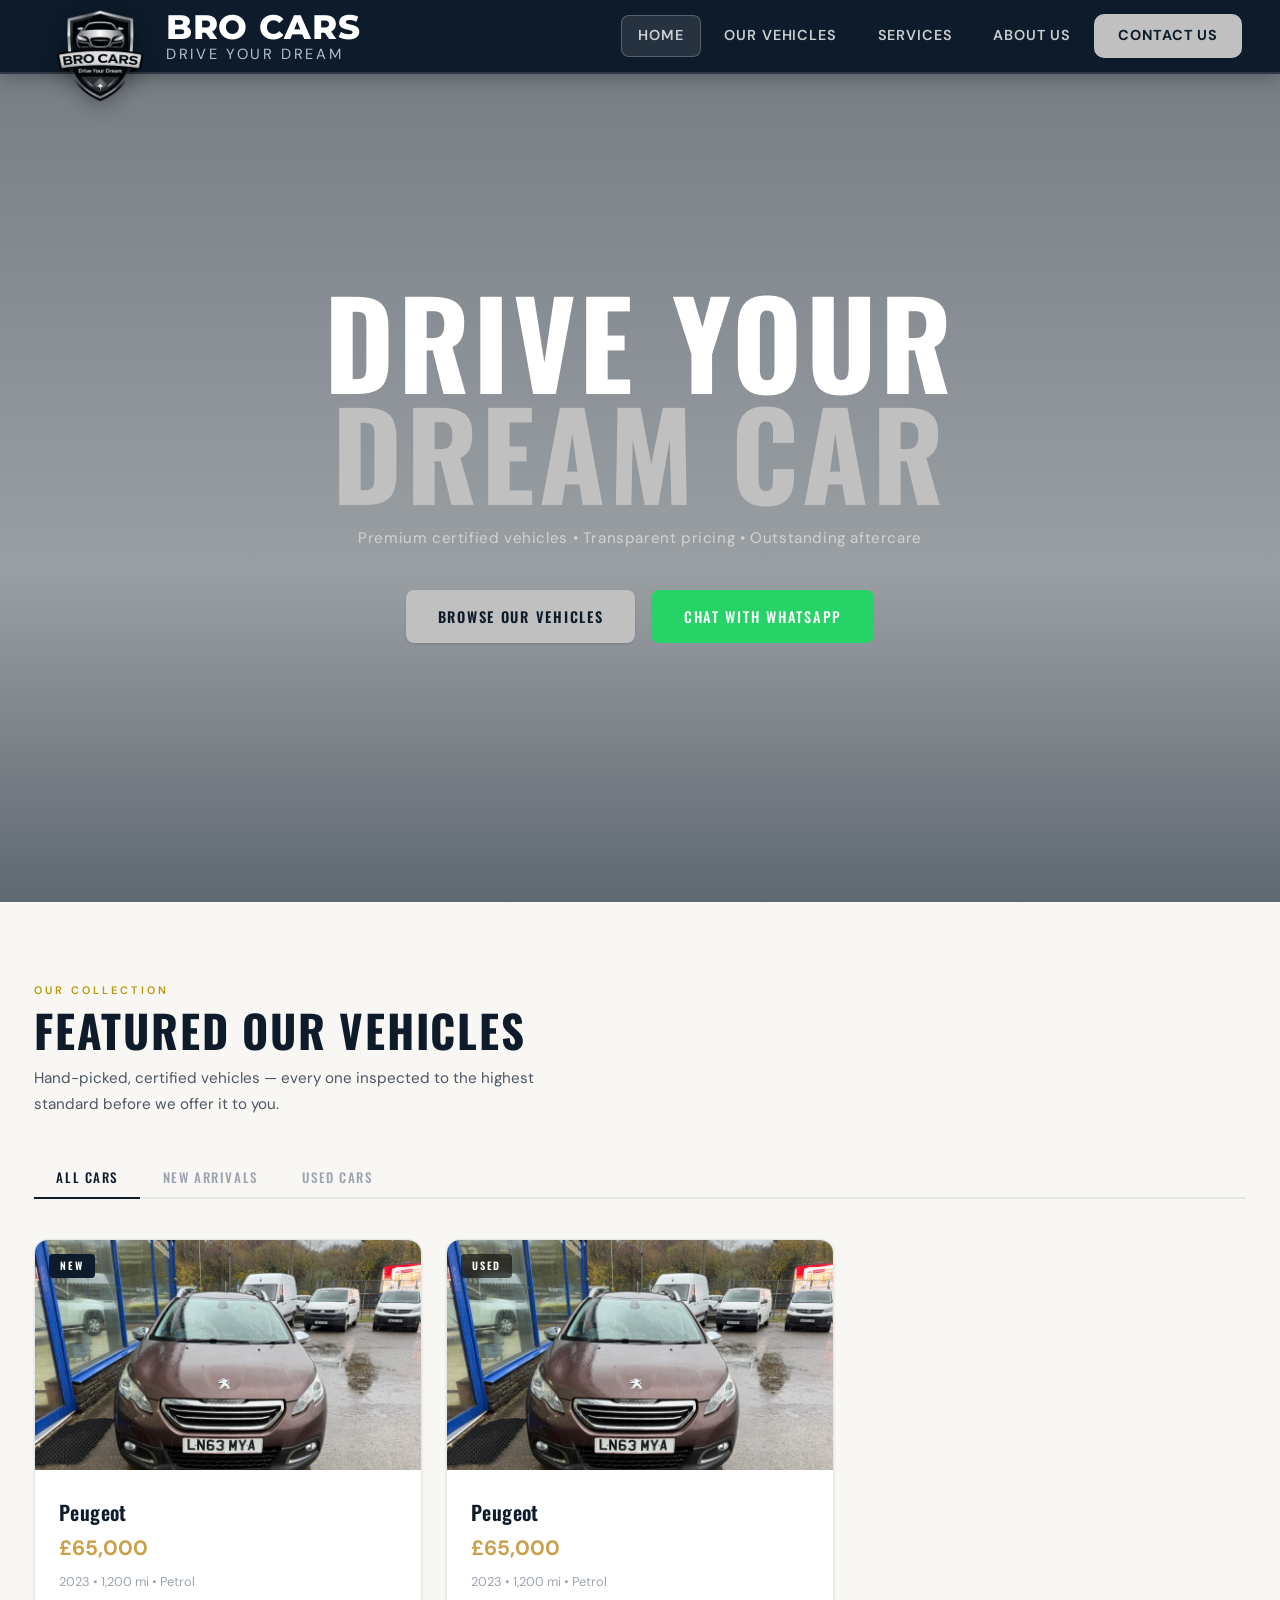
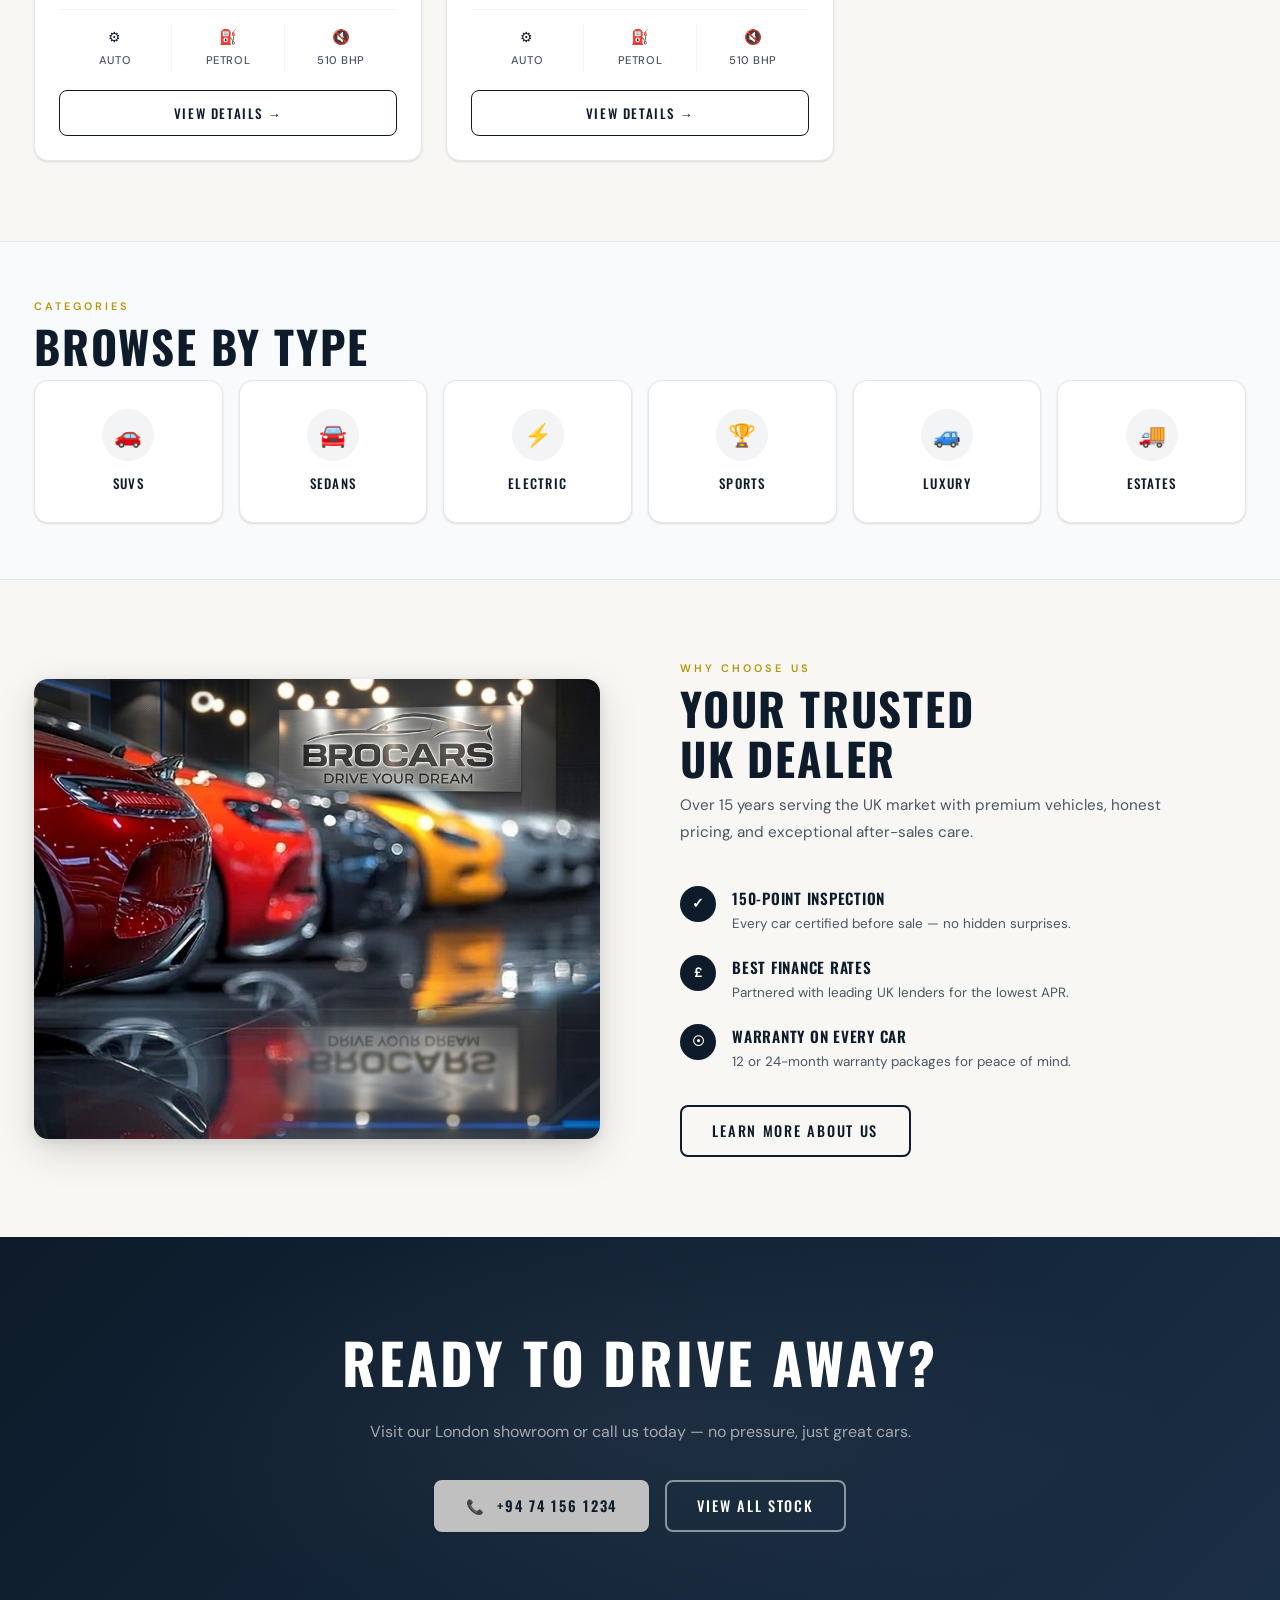
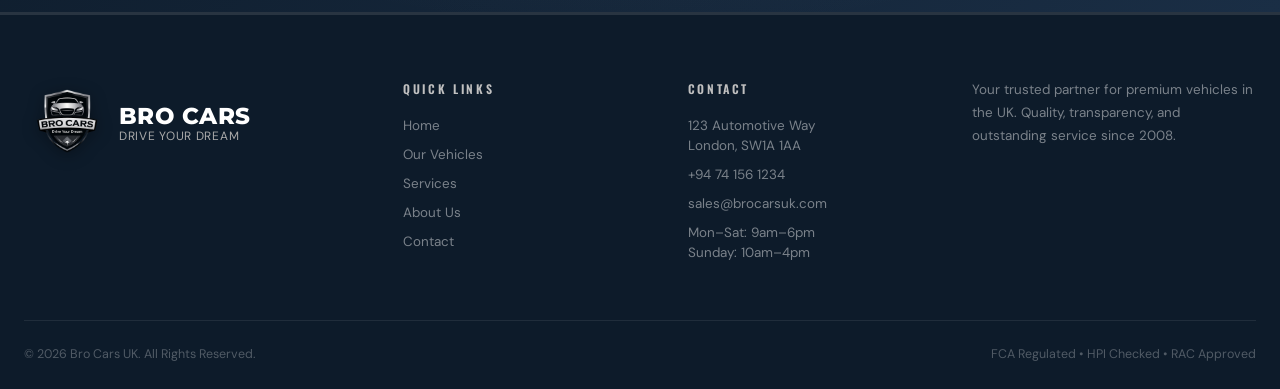
==== commit 448c7e7e: "123456" ====
--- a/index.html
+++ b/index.html
@@ -81,11 +81,6 @@
 </style>
 </head>
 <body>
-  <a href="https://wa.me/94741561234" 
-   class="whatsapp-btn" 
-   target="_blank">
-   <i class="fab fa-whatsapp"></i>
-</a>
 <nav class="navbar">
   <div class="nav-inner">
     <a href="index.html" class="brand">
@@ -284,7 +279,7 @@
   </div>
 
   <div class="footer-bottom">
-    <span>&copy; 2024 Bro Cars UK. All Rights Reserved.</span>
+    <span>&copy; 2026 Bro Cars UK. All Rights Reserved.</span>
     <span>FCA Regulated &bull; HPI Checked &bull; RAC Approved</span>
   </div>
   
--- a/styles.css
+++ b/styles.css
@@ -122,7 +122,7 @@
 }
 .mobile-menu a:last-child { border-bottom: none; }
 .mobile-menu a:hover, .mobile-menu a.active { color: #fff; }
-.mobile-bottom-nav { display: none; }
+.mobile-bottom-nav { display: none; background: #000; border-top: 1px solid rgba(255,255,255,0.08); }
 .mobile-bottom-nav a {
   display: flex;
   flex-direction: column;
@@ -130,12 +130,12 @@
   justify-content: center;
   gap: 0.12rem;
   min-height: 42px;
-  color: #0f172a;
+  color: #fff;
 }
 .mobile-bottom-nav .mbn-icon {
   font-size: 1.05rem;
   line-height: 1;
-  color: #000 !important;
+  color: #fff !important;
 }
 .mobile-bottom-nav .mbn-label {
   font-size: 0.56rem;
@@ -143,9 +143,9 @@
   letter-spacing: 0.05em;
   text-transform: uppercase;
   line-height: 1;
-  color: #000 !important;
-}
-.mobile-bottom-nav a.active { color: #000; }
+  color: #fff !important;
+}
+.mobile-bottom-nav a.active { color: #fff; }
 
 /* Navbar desktop look (matches reference) */
 .navbar {
@@ -205,11 +205,18 @@
   gap: 0.55rem;
 }
 .site-footer .logo-img {
-  width: 70px;
-  height: 70px;
+  width: 86px;
+  height: 86px;
   object-fit: contain;
   margin-top: 2px;
   filter: drop-shadow(0 3px 8px rgba(0, 0, 0, 0.35));
+}
+.site-footer .brand-name {
+  font-size: 1.45rem;
+  letter-spacing: 0.02em;
+}
+.site-footer .brand-sub {
+  letter-spacing: 0.06em;
 }
 
 /* ── PAGE HERO (inner pages) ── */
@@ -844,6 +851,22 @@
 .map-box-icon { font-size: 2rem; margin-bottom: 0.4rem; color: var(--navy); }
 .map-box-txt { font-size: 0.85rem; color: var(--gray-600); font-weight: 500; }
 
+.map-embed {
+  background: var(--gray-100);
+  border: 1px solid var(--gray-200);
+  border-radius: var(--radius-lg);
+  height: 260px;
+  overflow: hidden;
+  margin-top: 0.5rem;
+  box-shadow: var(--shadow-sm);
+}
+.map-embed iframe {
+  width: 100%;
+  height: 100%;
+  border: 0;
+  display: block;
+}
+
 /* ── RESPONSIVE ── */
 @media (max-width: 1024px) {
   .inv-layout { grid-template-columns: 1fr; }
@@ -918,15 +941,15 @@
     z-index: 1400;
     display: grid;
     grid-template-columns: repeat(5, minmax(0, 1fr));
-    background: #fff;
-    border-top: 1px solid #e5e7eb;
-    box-shadow: 0 -8px 20px rgba(0,0,0,0.08);
+    background: #000;
+    border-top: 1px solid rgba(255,255,255,0.08);
+    box-shadow: 0 -8px 22px rgba(0,0,0,0.35);
     padding: 0.25rem 0.2rem 0.25rem;
   }
   body { padding-bottom: 64px; }
   .nav-links { display: none; }
-  .mobile-bottom-nav a { color: #000; }
-  .mobile-bottom-nav .mbn-icon i { color: #000 !important; }
+  .mobile-bottom-nav a { color: #fff; }
+  .mobile-bottom-nav .mbn-icon i { color: #fff !important; }
   .whatsapp-btn {
     bottom: 96px;
     right: 14px;
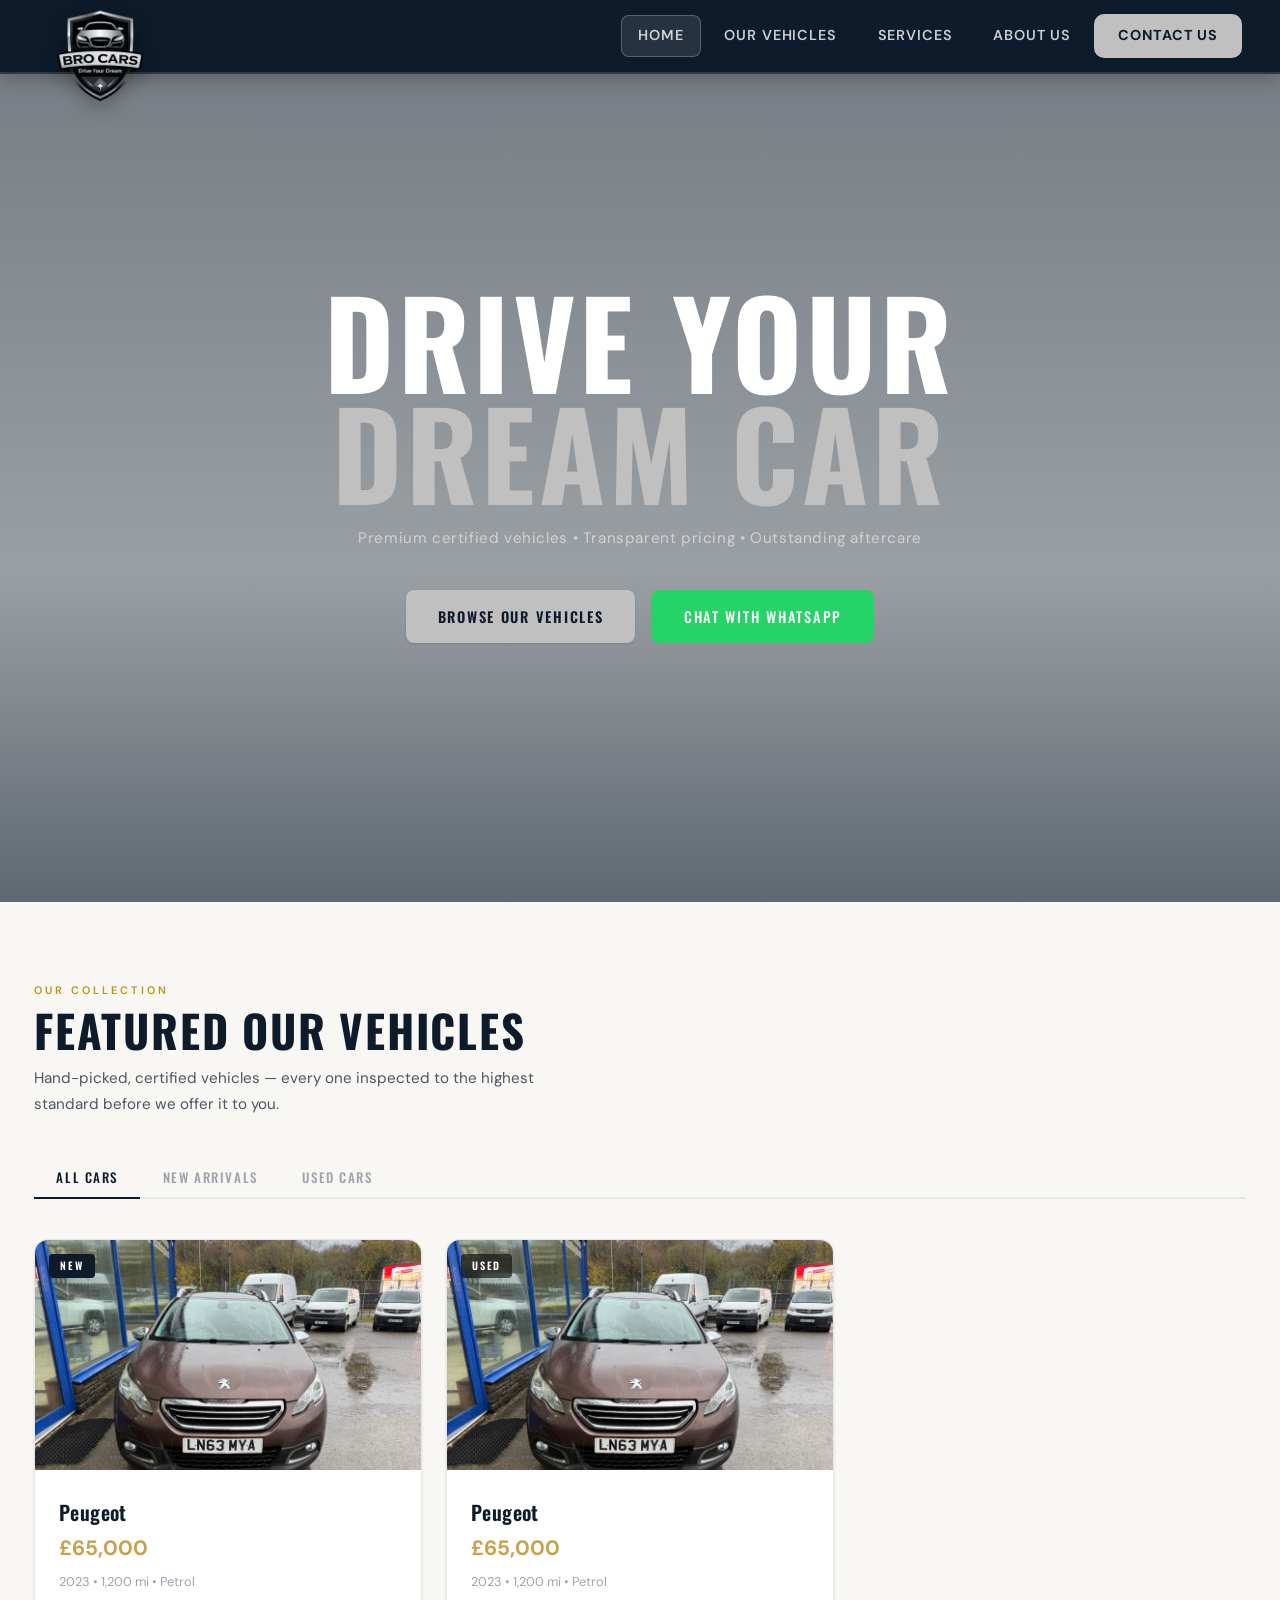
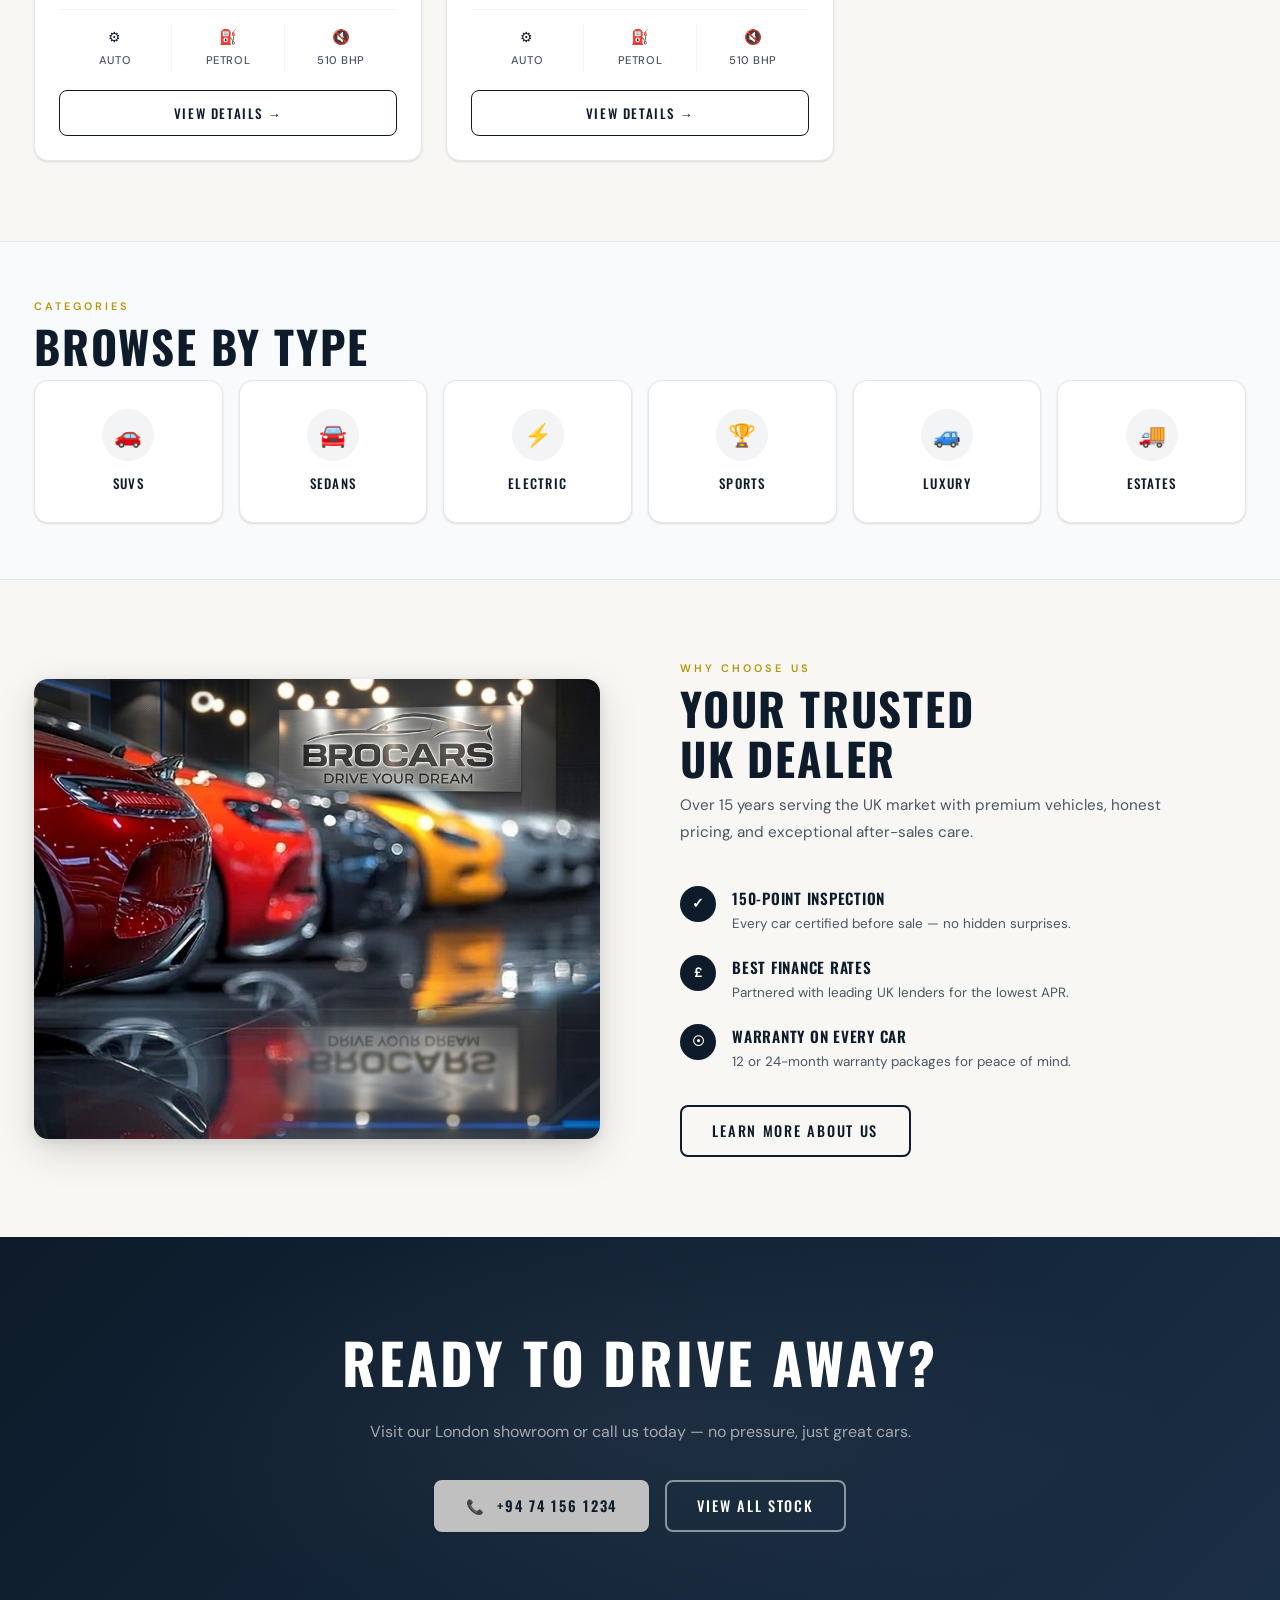
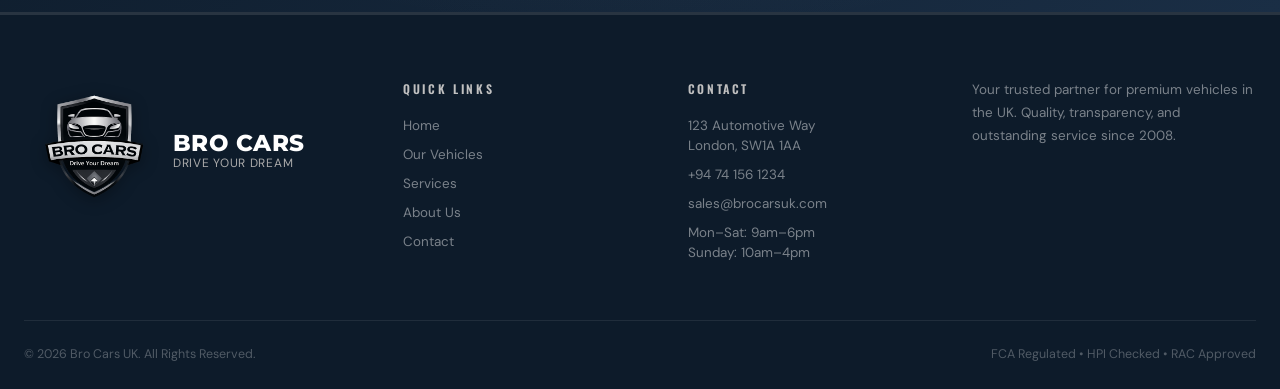
==== commit 4f08ce0e: "123321" ====
--- a/index.html
+++ b/index.html
@@ -89,8 +89,6 @@
       <img src="images/logo.png" alt="Bro Cars UK Logo" class="logo-img">
 
       <div class="brand-text">
-        <span class="brand-name">Bro Cars</span>
-        <span class="brand-sub">Drive Your Dream</span>
       </div>
 
     </a>
--- a/styles.css
+++ b/styles.css
@@ -122,7 +122,37 @@
 }
 .mobile-menu a:last-child { border-bottom: none; }
 .mobile-menu a:hover, .mobile-menu a.active { color: #fff; }
-.mobile-bottom-nav { display: none; background: #000; border-top: 1px solid rgba(255,255,255,0.08); }
+.mobile-bottom-nav { display: none; background: #000; border-top: none; position: relative; }
+.mobile-bottom-nav::before {
+  content: "";
+  position: absolute;
+  left: 0;
+  right: 0;
+  top: -2px;
+  height: 2px;
+  background: #000;
+}
+
+/* Remove any stray line/gap above the mobile bottom nav */
+@media (max-width: 768px) {
+  .mobile-bottom-nav {
+    margin-top: 0 !important;
+  }
+  .mobile-bottom-nav::before {
+    top: -6px;
+    height: 6px;
+  }
+  .site-footer .footer-bottom {
+    border-top: none !important;
+    box-shadow: none !important;
+  }
+  body {
+    padding-bottom: 0 !important;
+  }
+  .site-footer {
+    padding-bottom: 78px !important;
+  }
+}
 .mobile-bottom-nav a {
   display: flex;
   flex-direction: column;
@@ -141,7 +171,7 @@
   font-size: 0.56rem;
   font-weight: 600;
   letter-spacing: 0.05em;
-  text-transform: uppercase;
+  text-transform: none;
   line-height: 1;
   color: #fff !important;
 }
@@ -205,8 +235,8 @@
   gap: 0.55rem;
 }
 .site-footer .logo-img {
-  width: 86px;
-  height: 86px;
+  width: 140px;
+  height: 140px;
   object-fit: contain;
   margin-top: 2px;
   filter: drop-shadow(0 3px 8px rgba(0, 0, 0, 0.35));
@@ -934,19 +964,19 @@
   .hamburger { display: none; }
   .mobile-menu { display: none !important; }
   .mobile-bottom-nav {
-    position: fixed;
-    left: 0;
-    right: 0;
-    bottom: 0;
-    z-index: 1400;
-    display: grid;
-    grid-template-columns: repeat(5, minmax(0, 1fr));
-    background: #000;
-    border-top: 1px solid rgba(255,255,255,0.08);
-    box-shadow: 0 -8px 22px rgba(0,0,0,0.35);
-    padding: 0.25rem 0.2rem 0.25rem;
-  }
-  body { padding-bottom: 64px; }
+      position: fixed;
+      left: 0;
+      right: 0;
+      bottom: 0;
+      z-index: 1400;
+      display: grid;
+      grid-template-columns: repeat(5, minmax(0, 1fr));
+      background: #000;
+      border-top: none;
+      box-shadow: 0 -8px 22px rgba(0,0,0,0.35);
+      padding: 0.5rem 0.2rem 0.6rem;
+    }
+  body { padding-bottom: 78px; }
   .nav-links { display: none; }
   .mobile-bottom-nav a { color: #fff; }
   .mobile-bottom-nav .mbn-icon i { color: #fff !important; }
